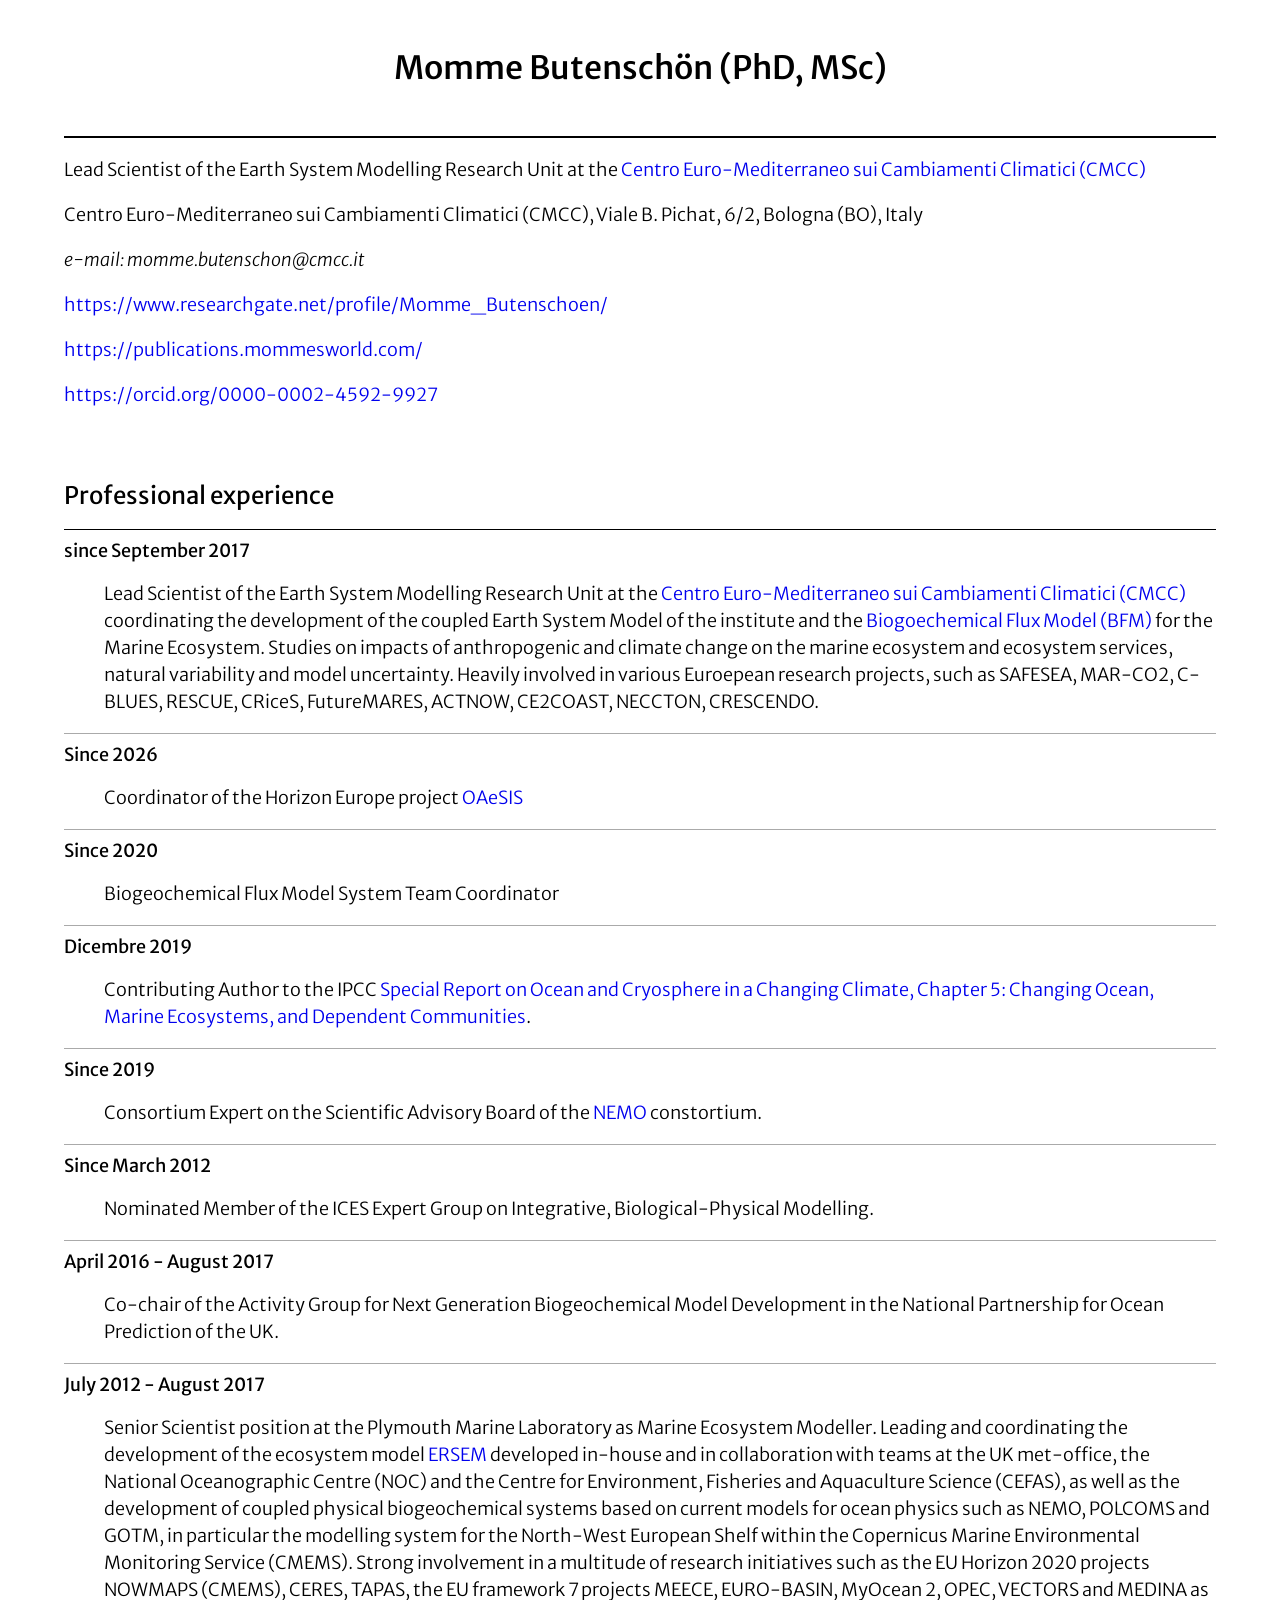
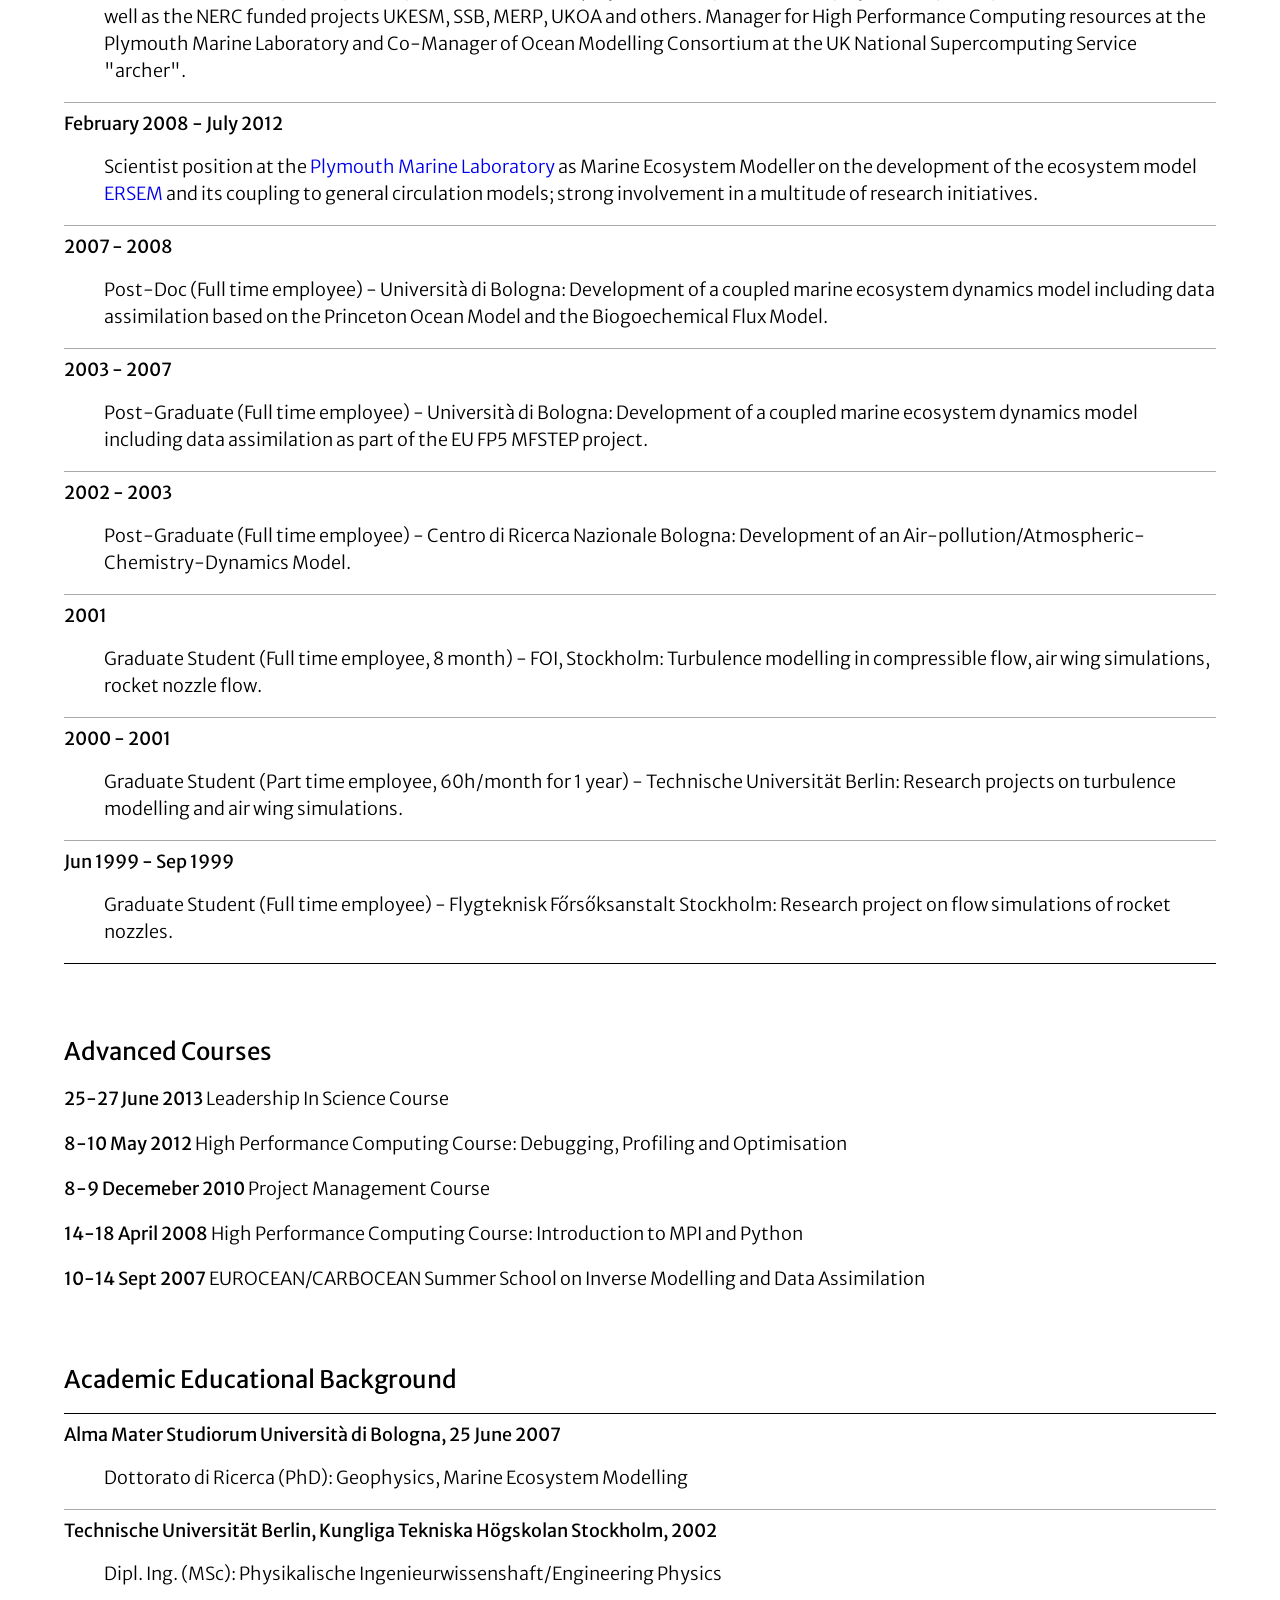
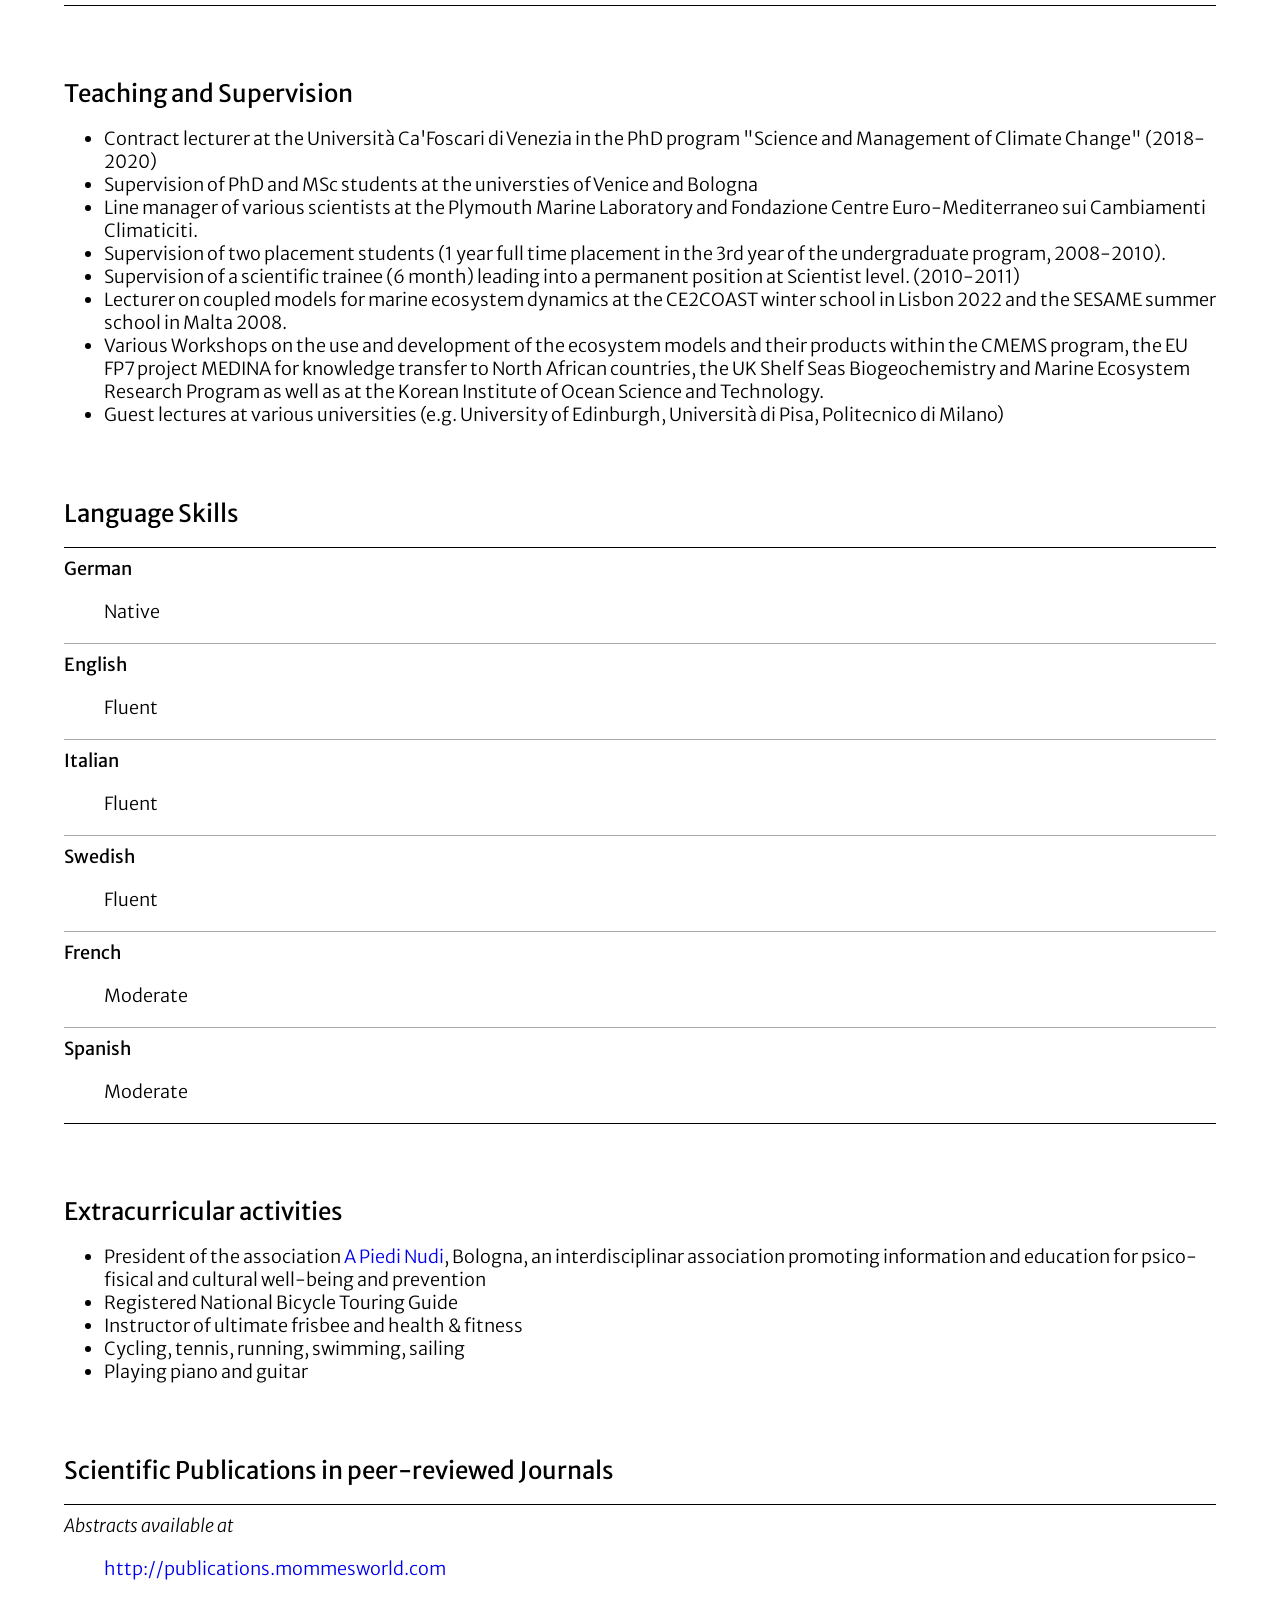
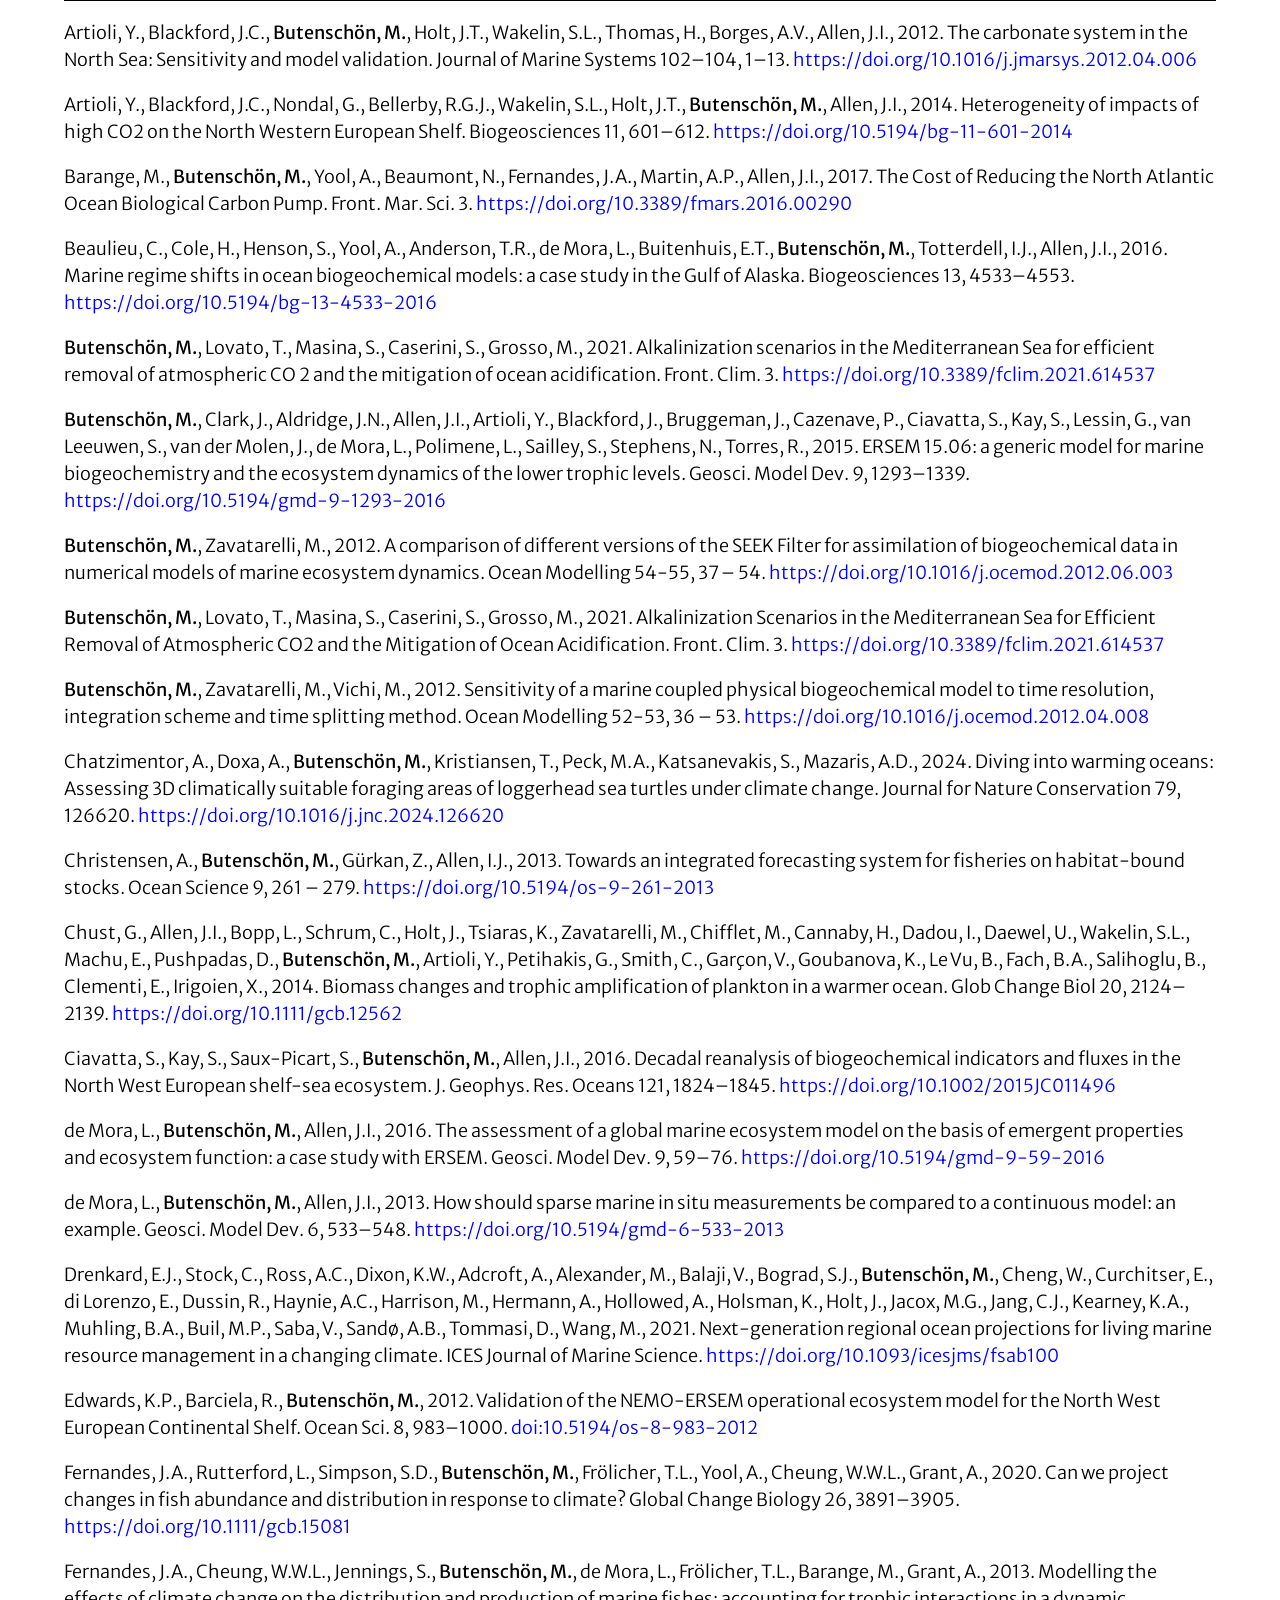
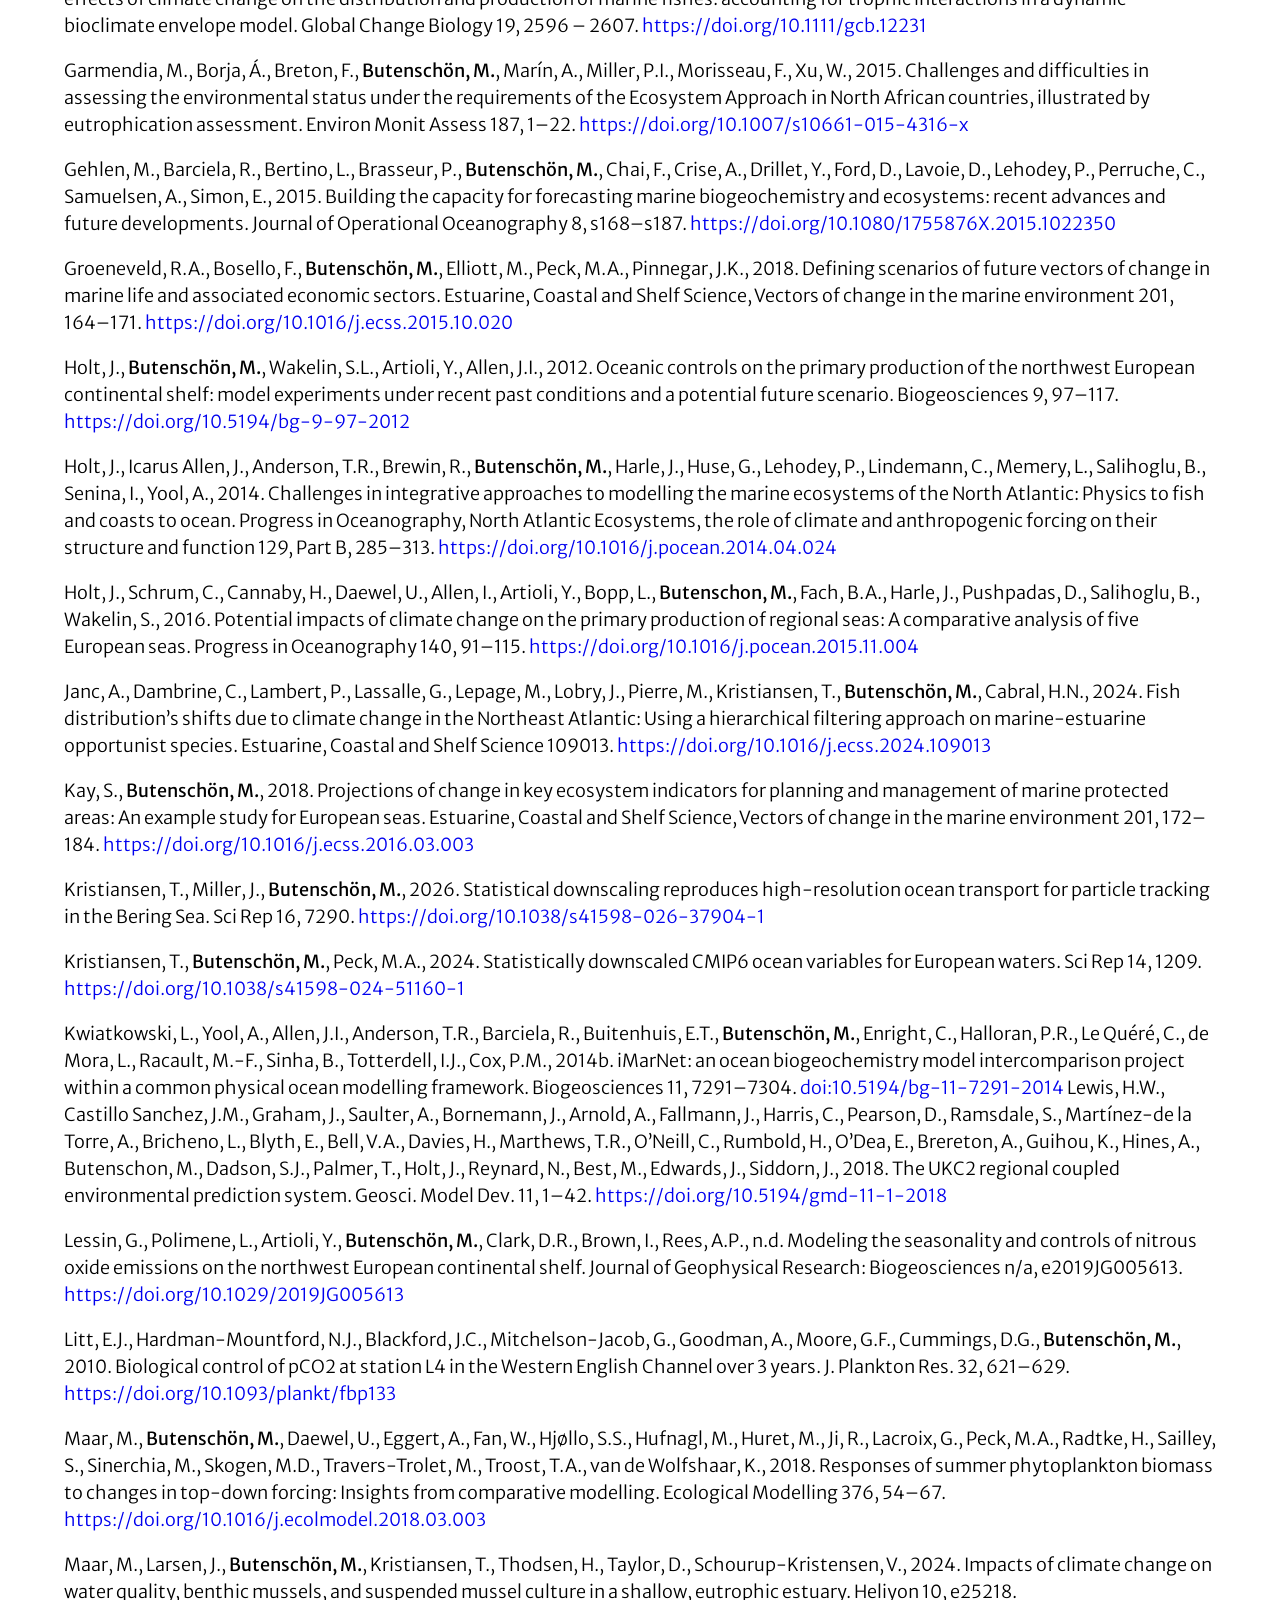
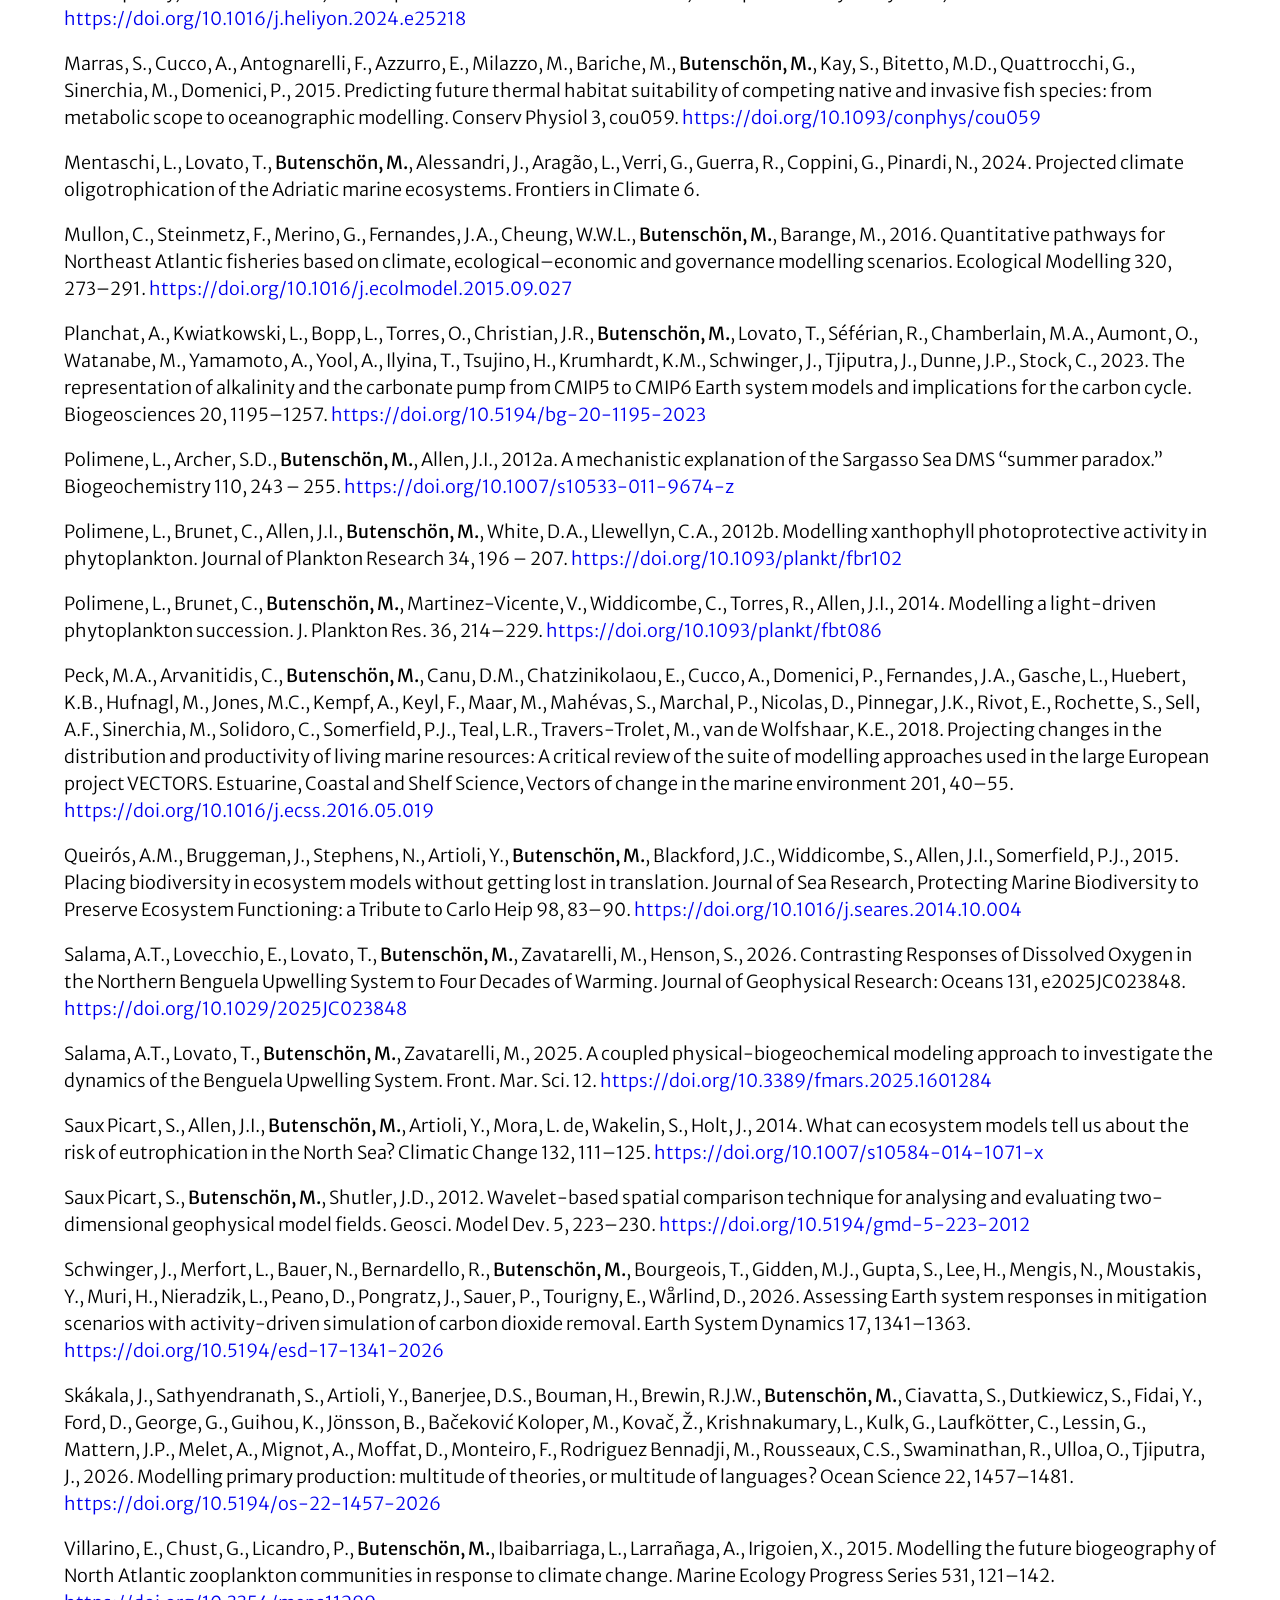
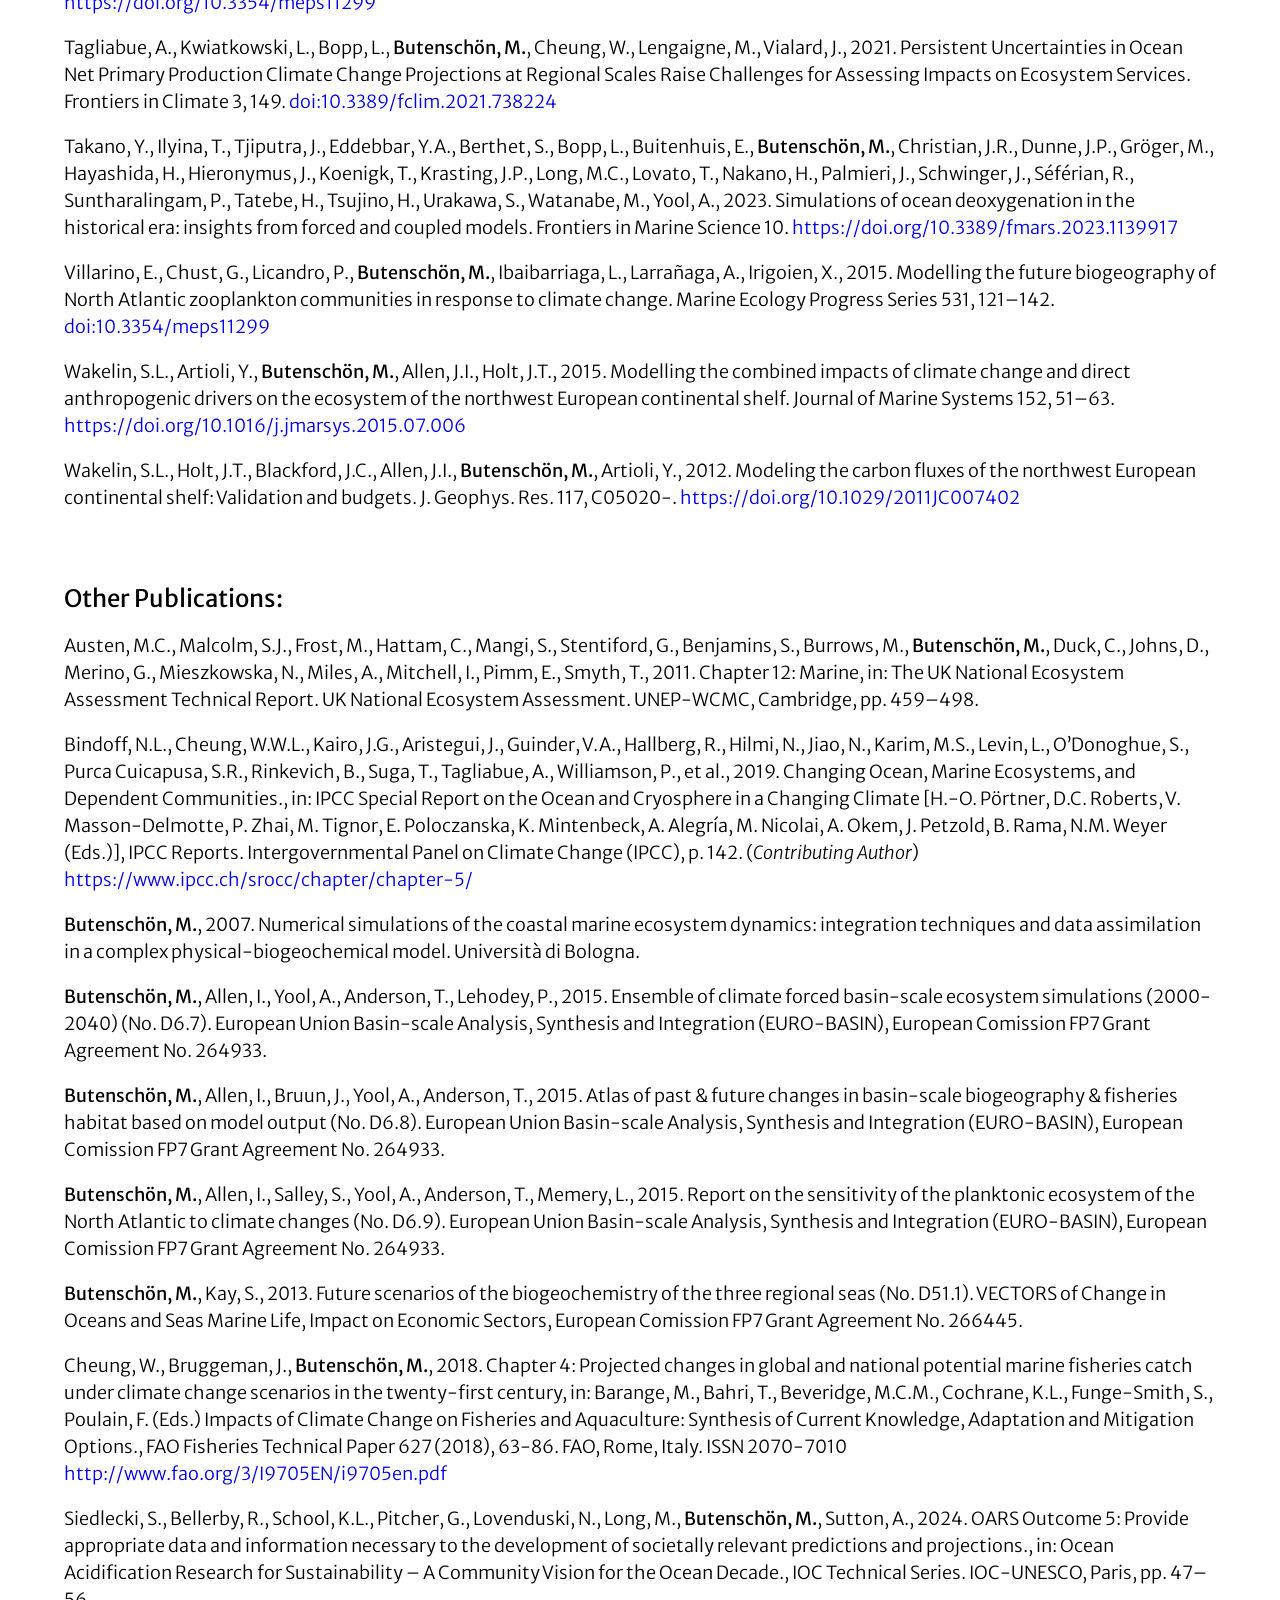
==== index.html @ 258d064b "Added index.html." ====
<!DOCTYPE html>
<html xmlns="http://www.w3.org/1999/xhtml">
<head>
  <meta charset="utf-8" />
  <meta name="generator" content="pandoc 3.13" />
  <meta name="viewport" content="width=device-width, initial-scale=1.0, user-scalable=yes" />
  <title>Momme Butenschön (PhD, MSc)</title>
  <style>
    /* Default styles provided by pandoc.
    ** See https://pandoc.org/MANUAL.html#variables-for-html for config info.
    */
    span.smallcaps{font-variant: small-caps;}
    div.columns{display: flex; gap: 1.5em;}
    div.column{flex: auto;}
    @media screen {
    div.columns{gap: min(4vw, 1.5em);}
    div.column{overflow-x: auto;}
    }
    div.hanging-indent{margin-left: 1.5em; text-indent: -1.5em;}
    /* The extra [class] is a hack that increases specificity enough to
       override a similar rule in reveal.js */
    ul.task-list[class]{list-style: none;}
    ul.task-list li input[type="checkbox"] {
      font-size: inherit;
      width: 0.8em;
      margin: 0 0.8em 0.2em -1.6em;
      vertical-align: middle;
    }
  </style>
  <link rel="stylesheet" href="CV.css" />
  <link href="https://fonts.googleapis.com/css?family=Merriweather:300|Merriweather+Sans:300,400|Open+Sans&amp;subset=latin-ext" rel="stylesheet">
</head>
<body>
<header id="title-block-header">
<h1 class="title">Momme Butenschön (PhD, MSc)</h1>
</header>
<p>Lead Scientist of the Earth System Modelling Research Unit at the <a
href="http://www.cmcc.it">Centro Euro-Mediterraneo sui Cambiamenti
Climatici (CMCC)</a></p>
<p>Centro Euro-Mediterraneo sui Cambiamenti Climatici (CMCC), Viale B.
Pichat, 6/2, Bologna (BO), Italy</p>
<p><em>e-mail: momme.butenschon@cmcc.it</em></p>
<p><a
href="https://www.researchgate.net/profile/Momme_Butenschoen/">https://www.researchgate.net/profile/Momme_Butenschoen/</a></p>
<p><a
href="https://publications.mommesworld.com/">https://publications.mommesworld.com/</a></p>
<p><a
href="https://orcid.org/0000-0002-4592-9927">https://orcid.org/0000-0002-4592-9927</a></p>
<h1 id="professional-experience">Professional experience</h1>
<dl>
<dt>since September 2017</dt>
<dd>
<p>Lead Scientist of the Earth System Modelling Research Unit at the <a
href="http://www.cmcc.it">Centro Euro-Mediterraneo sui Cambiamenti
Climatici (CMCC)</a> coordinating the development of the coupled Earth
System Model of the institute and the <a
href="http://bfm-community.eu/">Biogoechemical Flux Model (BFM)</a> for
the Marine Ecosystem. Studies on impacts of anthropogenic and climate
change on the marine ecosystem and ecosystem services, natural
variability and model uncertainty. Heavily involved in various Euroepean
research projects, such as SAFESEA, MAR-CO2, C-BLUES, RESCUE, CRiceS,
FutureMARES, ACTNOW, CE2COAST, NECCTON, CRESCENDO.</p>
</dd>
<dt>Since 2026</dt>
<dd>
<p>Coordinator of the Horizon Europe project <a
href="https://oaesis.eu/">OAeSIS</a></p>
</dd>
<dt>Since 2020</dt>
<dd>
<p>Biogeochemical Flux Model System Team Coordinator</p>
</dd>
<dt>Dicembre 2019</dt>
<dd>
<p>Contributing Author to the IPCC <a
href="https://www.ipcc.ch/srocc/chapter/chapter-5/">Special Report on
Ocean and Cryosphere in a Changing Climate, Chapter 5: Changing Ocean,
Marine Ecosystems, and Dependent Communities</a>.</p>
</dd>
<dt>Since 2019</dt>
<dd>
<p>Consortium Expert on the Scientific Advisory Board of the <a
href="https://www.nemo-ocean.eu/">NEMO</a> constortium.</p>
</dd>
<dt>Since March 2012</dt>
<dd>
<p>Nominated Member of the ICES Expert Group on Integrative,
Biological-Physical Modelling.</p>
</dd>
<dt>April 2016 - August 2017</dt>
<dd>
<p>Co-chair of the Activity Group for Next Generation Biogeochemical
Model Development in the National Partnership for Ocean Prediction of
the UK.</p>
</dd>
<dt>July 2012 - August 2017</dt>
<dd>
<p>Senior Scientist position at the <span class="title-ref">Plymouth
Marine Laboratory</span> as Marine Ecosystem Modeller. Leading and
coordinating the development of the ecosystem model <a
href="http://www.pml.ac.uk/Modelling/Models/ERSEM">ERSEM</a> developed
in-house and in collaboration with teams at the UK met-office, the
National Oceanographic Centre (NOC) and the Centre for Environment,
Fisheries and Aquaculture Science (CEFAS), as well as the development of
coupled physical biogeochemical systems based on current models for
ocean physics such as NEMO, POLCOMS and GOTM, in particular the
modelling system for the North-West European Shelf within the Copernicus
Marine Environmental Monitoring Service (CMEMS). Strong involvement in a
multitude of research initiatives such as the EU Horizon 2020 projects
NOWMAPS (CMEMS), CERES, TAPAS, the EU framework 7 projects MEECE,
EURO-BASIN, MyOcean 2, OPEC, VECTORS and MEDINA as well as the NERC
funded projects UKESM, SSB, MERP, UKOA and others. Manager for High
Performance Computing resources at the Plymouth Marine Laboratory and
Co-Manager of Ocean Modelling Consortium at the UK National
Supercomputing Service "archer".</p>
</dd>
<dt>February 2008 - July 2012</dt>
<dd>
<p>Scientist position at the <a href="http://www.pml.ac.uk">Plymouth
Marine Laboratory</a> as Marine Ecosystem Modeller on the development of
the ecosystem model <a
href="http://www.pml.ac.uk/Modelling/Models/ERSEM">ERSEM</a> and its
coupling to general circulation models; strong involvement in a
multitude of research initiatives.</p>
</dd>
<dt>2007 - 2008</dt>
<dd>
<p>Post-Doc (Full time employee) - Università di Bologna: Development of
a coupled marine ecosystem dynamics model including data assimilation
based on the Princeton Ocean Model and the Biogoechemical Flux
Model.</p>
</dd>
<dt>2003 - 2007</dt>
<dd>
<p>Post-Graduate (Full time employee) - Università di Bologna:
Development of a coupled marine ecosystem dynamics model including data
assimilation as part of the EU FP5 MFSTEP project.</p>
</dd>
<dt>2002 - 2003</dt>
<dd>
<p>Post-Graduate (Full time employee) - Centro di Ricerca Nazionale
Bologna: Development of an Air-pollution/Atmospheric-Chemistry-Dynamics
Model.</p>
</dd>
<dt>2001</dt>
<dd>
<p>Graduate Student (Full time employee, 8 month) - FOI, Stockholm:
Turbulence modelling in compressible flow, air wing simulations, rocket
nozzle flow.</p>
</dd>
<dt>2000 - 2001</dt>
<dd>
<p>Graduate Student (Part time employee, 60h/month for 1 year) -
Technische Universität Berlin: Research projects on turbulence modelling
and air wing simulations.</p>
</dd>
<dt>Jun 1999 - Sep 1999</dt>
<dd>
<p>Graduate Student (Full time employee) - Flygteknisk Főrsőksanstalt
Stockholm: Research project on flow simulations of rocket nozzles.</p>
</dd>
</dl>
<h1 id="advanced-courses">Advanced Courses</h1>
<p><strong>25-27 June 2013</strong> Leadership In Science Course</p>
<p><strong>8-10 May 2012</strong> High Performance Computing Course:
Debugging, Profiling and Optimisation</p>
<p><strong>8-9 Decemeber 2010</strong> Project Management Course</p>
<p><strong>14-18 April 2008</strong> High Performance Computing Course:
Introduction to MPI and Python</p>
<p><strong>10-14 Sept 2007</strong> EUROCEAN/CARBOCEAN Summer School on
Inverse Modelling and Data Assimilation</p>
<h1 id="academic-educational-background">Academic Educational
Background</h1>
<dl>
<dt>Alma Mater Studiorum Università di Bologna, 25 June 2007</dt>
<dd>
<p>Dottorato di Ricerca (PhD): Geophysics, Marine Ecosystem
Modelling</p>
</dd>
<dt>Technische Universität Berlin, Kungliga Tekniska Högskolan
Stockholm, 2002</dt>
<dd>
<p>Dipl. Ing. (MSc): Physikalische Ingenieurwissenshaft/Engineering
Physics</p>
</dd>
</dl>
<h1 id="teaching-and-supervision">Teaching and Supervision</h1>
<ul>
<li>Contract lecturer at the Università Ca'Foscari di Venezia in the PhD
program "Science and Management of Climate Change" (2018-2020)</li>
<li>Supervision of PhD and MSc students at the universties of Venice and
Bologna</li>
<li>Line manager of various scientists at the Plymouth Marine Laboratory
and Fondazione Centre Euro-Mediterraneo sui Cambiamenti
Climaticiti.</li>
<li>Supervision of two placement students (1 year full time placement in
the 3rd year of the undergraduate program, 2008-2010).</li>
<li>Supervision of a scientific trainee (6 month) leading into a
permanent position at Scientist level. (2010-2011)</li>
<li>Lecturer on coupled models for marine ecosystem dynamics at the
CE2COAST winter school in Lisbon 2022 and the SESAME summer school in
Malta 2008.</li>
<li>Various Workshops on the use and development of the ecosystem models
and their products within the CMEMS program, the EU FP7 project MEDINA
for knowledge transfer to North African countries, the UK Shelf Seas
Biogeochemistry and Marine Ecosystem Research Program as well as at the
Korean Institute of Ocean Science and Technology.</li>
<li>Guest lectures at various universities (e.g. University of
Edinburgh, Università di Pisa, Politecnico di Milano)</li>
</ul>
<h1 id="language-skills">Language Skills</h1>
<dl>
<dt>German</dt>
<dd>
<p>Native</p>
</dd>
<dt>English</dt>
<dd>
<p>Fluent</p>
</dd>
<dt>Italian</dt>
<dd>
<p>Fluent</p>
</dd>
<dt>Swedish</dt>
<dd>
<p>Fluent</p>
</dd>
<dt>French</dt>
<dd>
<p>Moderate</p>
</dd>
<dt>Spanish</dt>
<dd>
<p>Moderate</p>
</dd>
</dl>
<h1 id="extracurricular-activities">Extracurricular activities</h1>
<ul>
<li>President of the association <a href="https://apiedinudiasd.it/">A
Piedi Nudi</a>, Bologna, an interdisciplinar association promoting
information and education for psico-fisical and cultural well-being and
prevention</li>
<li>Registered National Bicycle Touring Guide</li>
<li>Instructor of ultimate frisbee and health &amp; fitness</li>
<li>Cycling, tennis, running, swimming, sailing</li>
<li>Playing piano and guitar</li>
</ul>
<h1 id="scientific-publications-in-peer-reviewed-journals">Scientific
Publications in peer-reviewed Journals</h1>
<dl>
<dt><em>Abstracts available at</em></dt>
<dd>
<p><a
href="http://publications.mommesworld.com">http://publications.mommesworld.com</a></p>
</dd>
</dl>
<p>Artioli, Y., Blackford, J.C., <strong>Butenschön, M.</strong>, Holt,
J.T., Wakelin, S.L., Thomas, H., Borges, A.V., Allen, J.I., 2012. The
carbonate system in the North Sea: Sensitivity and model validation.
Journal of Marine Systems 102–104, 1–13. <a
href="https://doi.org/10.1016/j.jmarsys.2012.04.006">https://doi.org/10.1016/j.jmarsys.2012.04.006</a></p>
<p>Artioli, Y., Blackford, J.C., Nondal, G., Bellerby, R.G.J., Wakelin,
S.L., Holt, J.T., <strong>Butenschön, M.</strong>, Allen, J.I., 2014.
Heterogeneity of impacts of high CO2 on the North Western European
Shelf. Biogeosciences 11, 601–612. <a
href="https://doi.org/10.5194/bg-11-601-2014">https://doi.org/10.5194/bg-11-601-2014</a></p>
<p>Barange, M., <strong>Butenschön, M.</strong>, Yool, A., Beaumont, N.,
Fernandes, J.A., Martin, A.P., Allen, J.I., 2017. The Cost of Reducing
the North Atlantic Ocean Biological Carbon Pump. Front. Mar. Sci. 3. <a
href="https://doi.org/10.3389/fmars.2016.00290">https://doi.org/10.3389/fmars.2016.00290</a></p>
<p>Beaulieu, C., Cole, H., Henson, S., Yool, A., Anderson, T.R., de
Mora, L., Buitenhuis, E.T., <strong>Butenschön, M.</strong>, Totterdell,
I.J., Allen, J.I., 2016. Marine regime shifts in ocean biogeochemical
models: a case study in the Gulf of Alaska. Biogeosciences 13,
4533–4553. <a
href="https://doi.org/10.5194/bg-13-4533-2016">https://doi.org/10.5194/bg-13-4533-2016</a></p>
<p><strong>Butenschön, M.</strong>, Lovato, T., Masina, S., Caserini,
S., Grosso, M., 2021. Alkalinization scenarios in the Mediterranean Sea
for efficient removal of atmospheric CO 2 and the mitigation of ocean
acidification. Front. Clim. 3. <a
href="https://doi.org/10.3389/fclim.2021.614537">https://doi.org/10.3389/fclim.2021.614537</a></p>
<p><strong>Butenschön, M.</strong>, Clark, J., Aldridge, J.N., Allen,
J.I., Artioli, Y., Blackford, J., Bruggeman, J., Cazenave, P., Ciavatta,
S., Kay, S., Lessin, G., van Leeuwen, S., van der Molen, J., de Mora,
L., Polimene, L., Sailley, S., Stephens, N., Torres, R., 2015. ERSEM
15.06: a generic model for marine biogeochemistry and the ecosystem
dynamics of the lower trophic levels. Geosci. Model Dev. 9, 1293–1339.
<a
href="https://doi.org/10.5194/gmd-9-1293-2016">https://doi.org/10.5194/gmd-9-1293-2016</a></p>
<p><strong>Butenschön, M.</strong>, Zavatarelli, M., 2012. A comparison
of different versions of the SEEK Filter for assimilation of
biogeochemical data in numerical models of marine ecosystem dynamics.
Ocean Modelling 54-55, 37 – 54. <a
href="https://doi.org/10.1016/j.ocemod.2012.06.003">https://doi.org/10.1016/j.ocemod.2012.06.003</a></p>
<p><strong>Butenschön, M.</strong>, Lovato, T., Masina, S., Caserini,
S., Grosso, M., 2021. Alkalinization Scenarios in the Mediterranean Sea
for Efficient Removal of Atmospheric CO2 and the Mitigation of Ocean
Acidification. Front. Clim. 3. <a
href="https://doi.org/10.3389/fclim.2021.614537">https://doi.org/10.3389/fclim.2021.614537</a></p>
<p><strong>Butenschön, M.</strong>, Zavatarelli, M., Vichi, M., 2012.
Sensitivity of a marine coupled physical biogeochemical model to time
resolution, integration scheme and time splitting method. Ocean
Modelling 52-53, 36 – 53. <a
href="https://doi.org/10.1016/j.ocemod.2012.04.008">https://doi.org/10.1016/j.ocemod.2012.04.008</a></p>
<p>Chatzimentor, A., Doxa, A., <strong>Butenschön, M.</strong>,
Kristiansen, T., Peck, M.A., Katsanevakis, S., Mazaris, A.D., 2024.
Diving into warming oceans: Assessing 3D climatically suitable foraging
areas of loggerhead sea turtles under climate change. Journal for Nature
Conservation 79, 126620. <a
href="https://doi.org/10.1016/j.jnc.2024.126620">https://doi.org/10.1016/j.jnc.2024.126620</a></p>
<p>Christensen, A., <strong>Butenschön, M.</strong>, Gürkan, Z., Allen,
I.J., 2013. Towards an integrated forecasting system for fisheries on
habitat-bound stocks. Ocean Science 9, 261 – 279. <a
href="https://doi.org/10.5194/os-9-261-2013">https://doi.org/10.5194/os-9-261-2013</a></p>
<p>Chust, G., Allen, J.I., Bopp, L., Schrum, C., Holt, J., Tsiaras, K.,
Zavatarelli, M., Chifflet, M., Cannaby, H., Dadou, I., Daewel, U.,
Wakelin, S.L., Machu, E., Pushpadas, D., <strong>Butenschön,
M.</strong>, Artioli, Y., Petihakis, G., Smith, C., Garçon, V.,
Goubanova, K., Le Vu, B., Fach, B.A., Salihoglu, B., Clementi, E.,
Irigoien, X., 2014. Biomass changes and trophic amplification of
plankton in a warmer ocean. Glob Change Biol 20, 2124–2139. <a
href="https://doi.org/10.1111/gcb.12562">https://doi.org/10.1111/gcb.12562</a></p>
<p>Ciavatta, S., Kay, S., Saux-Picart, S., <strong>Butenschön,
M.</strong>, Allen, J.I., 2016. Decadal reanalysis of biogeochemical
indicators and fluxes in the North West European shelf-sea ecosystem. J.
Geophys. Res. Oceans 121, 1824–1845. <a
href="https://doi.org/10.1002/2015JC011496">https://doi.org/10.1002/2015JC011496</a></p>
<p>de Mora, L., <strong>Butenschön, M.</strong>, Allen, J.I., 2016. The
assessment of a global marine ecosystem model on the basis of emergent
properties and ecosystem function: a case study with ERSEM. Geosci.
Model Dev. 9, 59–76. <a
href="https://doi.org/10.5194/gmd-9-59-2016">https://doi.org/10.5194/gmd-9-59-2016</a></p>
<p>de Mora, L., <strong>Butenschön, M.</strong>, Allen, J.I., 2013. How
should sparse marine in situ measurements be compared to a continuous
model: an example. Geosci. Model Dev. 6, 533–548. <a
href="https://doi.org/10.5194/gmd-6-533-2013">https://doi.org/10.5194/gmd-6-533-2013</a></p>
<p>Drenkard, E.J., Stock, C., Ross, A.C., Dixon, K.W., Adcroft, A.,
Alexander, M., Balaji, V., Bograd, S.J., <strong>Butenschön,
M.</strong>, Cheng, W., Curchitser, E., di Lorenzo, E., Dussin, R.,
Haynie, A.C., Harrison, M., Hermann, A., Hollowed, A., Holsman, K.,
Holt, J., Jacox, M.G., Jang, C.J., Kearney, K.A., Muhling, B.A., Buil,
M.P., Saba, V., Sandø, A.B., Tommasi, D., Wang, M., 2021.
Next-generation regional ocean projections for living marine resource
management in a changing climate. ICES Journal of Marine Science. <a
href="https://doi.org/10.1093/icesjms/fsab100">https://doi.org/10.1093/icesjms/fsab100</a></p>
<p>Edwards, K.P., Barciela, R., <strong>Butenschön, M.</strong>, 2012.
Validation of the NEMO-ERSEM operational ecosystem model for the North
West European Continental Shelf. Ocean Sci. 8, 983–1000. <a
href="doi:10.5194/os-8-983-2012">doi:10.5194/os-8-983-2012</a></p>
<p>Fernandes, J.A., Rutterford, L., Simpson, S.D., <strong>Butenschön,
M.</strong>, Frölicher, T.L., Yool, A., Cheung, W.W.L., Grant, A., 2020.
Can we project changes in fish abundance and distribution in response to
climate? Global Change Biology 26, 3891–3905. <a
href="https://doi.org/10.1111/gcb.15081">https://doi.org/10.1111/gcb.15081</a></p>
<p>Fernandes, J.A., Cheung, W.W.L., Jennings, S., <strong>Butenschön,
M.</strong>, de Mora, L., Frölicher, T.L., Barange, M., Grant, A., 2013.
Modelling the effects of climate change on the distribution and
production of marine fishes: accounting for trophic interactions in a
dynamic bioclimate envelope model. Global Change Biology 19, 2596 –
2607. <a
href="https://doi.org/10.1111/gcb.12231">https://doi.org/10.1111/gcb.12231</a></p>
<p>Garmendia, M., Borja, Á., Breton, F., <strong>Butenschön,
M.</strong>, Marín, A., Miller, P.I., Morisseau, F., Xu, W., 2015.
Challenges and difficulties in assessing the environmental status under
the requirements of the Ecosystem Approach in North African countries,
illustrated by eutrophication assessment. Environ Monit Assess 187,
1–22. <a
href="https://doi.org/10.1007/s10661-015-4316-x">https://doi.org/10.1007/s10661-015-4316-x</a></p>
<p>Gehlen, M., Barciela, R., Bertino, L., Brasseur, P.,
<strong>Butenschön, M.</strong>, Chai, F., Crise, A., Drillet, Y., Ford,
D., Lavoie, D., Lehodey, P., Perruche, C., Samuelsen, A., Simon, E.,
2015. Building the capacity for forecasting marine biogeochemistry and
ecosystems: recent advances and future developments. Journal of
Operational Oceanography 8, s168–s187. <a
href="https://doi.org/10.1080/1755876X.2015.1022350">https://doi.org/10.1080/1755876X.2015.1022350</a></p>
<p>Groeneveld, R.A., Bosello, F., <strong>Butenschön, M.</strong>,
Elliott, M., Peck, M.A., Pinnegar, J.K., 2018. Defining scenarios of
future vectors of change in marine life and associated economic sectors.
Estuarine, Coastal and Shelf Science, Vectors of change in the marine
environment 201, 164–171. <a
href="https://doi.org/10.1016/j.ecss.2015.10.020">https://doi.org/10.1016/j.ecss.2015.10.020</a></p>
<p>Holt, J., <strong>Butenschön, M.</strong>, Wakelin, S.L., Artioli,
Y., Allen, J.I., 2012. Oceanic controls on the primary production of the
northwest European continental shelf: model experiments under recent
past conditions and a potential future scenario. Biogeosciences 9,
97–117. <a
href="https://doi.org/10.5194/bg-9-97-2012">https://doi.org/10.5194/bg-9-97-2012</a></p>
<p>Holt, J., Icarus Allen, J., Anderson, T.R., Brewin, R.,
<strong>Butenschön, M.</strong>, Harle, J., Huse, G., Lehodey, P.,
Lindemann, C., Memery, L., Salihoglu, B., Senina, I., Yool, A., 2014.
Challenges in integrative approaches to modelling the marine ecosystems
of the North Atlantic: Physics to fish and coasts to ocean. Progress in
Oceanography, North Atlantic Ecosystems, the role of climate and
anthropogenic forcing on their structure and function 129, Part B,
285–313. <a
href="https://doi.org/10.1016/j.pocean.2014.04.024">https://doi.org/10.1016/j.pocean.2014.04.024</a></p>
<p>Holt, J., Schrum, C., Cannaby, H., Daewel, U., Allen, I., Artioli,
Y., Bopp, L., <strong>Butenschon, M.</strong>, Fach, B.A., Harle, J.,
Pushpadas, D., Salihoglu, B., Wakelin, S., 2016. Potential impacts of
climate change on the primary production of regional seas: A comparative
analysis of five European seas. Progress in Oceanography 140, 91–115. <a
href="https://doi.org/10.1016/j.pocean.2015.11.004">https://doi.org/10.1016/j.pocean.2015.11.004</a></p>
<p>Janc, A., Dambrine, C., Lambert, P., Lassalle, G., Lepage, M., Lobry,
J., Pierre, M., Kristiansen, T., <strong>Butenschön, M.</strong>,
Cabral, H.N., 2024. Fish distribution’s shifts due to climate change in
the Northeast Atlantic: Using a hierarchical filtering approach on
marine-estuarine opportunist species. Estuarine, Coastal and Shelf
Science 109013. <a
href="https://doi.org/10.1016/j.ecss.2024.109013">https://doi.org/10.1016/j.ecss.2024.109013</a></p>
<p>Kay, S., <strong>Butenschön, M.</strong>, 2018. Projections of change
in key ecosystem indicators for planning and management of marine
protected areas: An example study for European seas. Estuarine, Coastal
and Shelf Science, Vectors of change in the marine environment 201,
172–184. <a
href="https://doi.org/10.1016/j.ecss.2016.03.003">https://doi.org/10.1016/j.ecss.2016.03.003</a></p>
<p>Kristiansen, T., Miller, J., <strong>Butenschön, M.</strong>, 2026.
Statistical downscaling reproduces high-resolution ocean transport for
particle tracking in the Bering Sea. Sci Rep 16, 7290. <a
href="https://doi.org/10.1038/s41598-026-37904-1">https://doi.org/10.1038/s41598-026-37904-1</a></p>
<p>Kristiansen, T., <strong>Butenschön, M.</strong>, Peck, M.A., 2024.
Statistically downscaled CMIP6 ocean variables for European waters. Sci
Rep 14, 1209. <a
href="https://doi.org/10.1038/s41598-024-51160-1">https://doi.org/10.1038/s41598-024-51160-1</a></p>
<p>Kwiatkowski, L., Yool, A., Allen, J.I., Anderson, T.R., Barciela, R.,
Buitenhuis, E.T., <strong>Butenschön, M.</strong>, Enright, C.,
Halloran, P.R., Le Quéré, C., de Mora, L., Racault, M.-F., Sinha, B.,
Totterdell, I.J., Cox, P.M., 2014b. iMarNet: an ocean biogeochemistry
model intercomparison project within a common physical ocean modelling
framework. Biogeosciences 11, 7291–7304. <a
href="doi:10.5194/bg-11-7291-2014">doi:10.5194/bg-11-7291-2014</a>
Lewis, H.W., Castillo Sanchez, J.M., Graham, J., Saulter, A., Bornemann,
J., Arnold, A., Fallmann, J., Harris, C., Pearson, D., Ramsdale, S.,
Martínez-de la Torre, A., Bricheno, L., Blyth, E., Bell, V.A., Davies,
H., Marthews, T.R., O’Neill, C., Rumbold, H., O’Dea, E., Brereton, A.,
Guihou, K., Hines, A., Butenschon, M., Dadson, S.J., Palmer, T., Holt,
J., Reynard, N., Best, M., Edwards, J., Siddorn, J., 2018. The UKC2
regional coupled environmental prediction system. Geosci. Model Dev. 11,
1–42. <a
href="https://doi.org/10.5194/gmd-11-1-2018">https://doi.org/10.5194/gmd-11-1-2018</a></p>
<p>Lessin, G., Polimene, L., Artioli, Y., <strong>Butenschön,
M.</strong>, Clark, D.R., Brown, I., Rees, A.P., n.d. Modeling the
seasonality and controls of nitrous oxide emissions on the northwest
European continental shelf. Journal of Geophysical Research:
Biogeosciences n/a, e2019JG005613. <a
href="https://doi.org/10.1029/2019JG005613">https://doi.org/10.1029/2019JG005613</a></p>
<p>Litt, E.J., Hardman-Mountford, N.J., Blackford, J.C.,
Mitchelson-Jacob, G., Goodman, A., Moore, G.F., Cummings, D.G.,
<strong>Butenschön, M.</strong>, 2010. Biological control of pCO2 at
station L4 in the Western English Channel over 3 years. J. Plankton Res.
32, 621–629. <a
href="https://doi.org/10.1093/plankt/fbp133">https://doi.org/10.1093/plankt/fbp133</a></p>
<p>Maar, M., <strong>Butenschön, M.</strong>, Daewel, U., Eggert, A.,
Fan, W., Hjøllo, S.S., Hufnagl, M., Huret, M., Ji, R., Lacroix, G.,
Peck, M.A., Radtke, H., Sailley, S., Sinerchia, M., Skogen, M.D.,
Travers-Trolet, M., Troost, T.A., van de Wolfshaar, K., 2018. Responses
of summer phytoplankton biomass to changes in top-down forcing: Insights
from comparative modelling. Ecological Modelling 376, 54–67. <a
href="https://doi.org/10.1016/j.ecolmodel.2018.03.003">https://doi.org/10.1016/j.ecolmodel.2018.03.003</a></p>
<p>Maar, M., Larsen, J., <strong>Butenschön, M.</strong>, Kristiansen,
T., Thodsen, H., Taylor, D., Schourup-Kristensen, V., 2024. Impacts of
climate change on water quality, benthic mussels, and suspended mussel
culture in a shallow, eutrophic estuary. Heliyon 10, e25218. <a
href="https://doi.org/10.1016/j.heliyon.2024.e25218">https://doi.org/10.1016/j.heliyon.2024.e25218</a></p>
<p>Marras, S., Cucco, A., Antognarelli, F., Azzurro, E., Milazzo, M.,
Bariche, M., <strong>Butenschön, M.</strong>, Kay, S., Bitetto, M.D.,
Quattrocchi, G., Sinerchia, M., Domenici, P., 2015. Predicting future
thermal habitat suitability of competing native and invasive fish
species: from metabolic scope to oceanographic modelling. Conserv
Physiol 3, cou059. <a
href="https://doi.org/10.1093/conphys/cou059">https://doi.org/10.1093/conphys/cou059</a></p>
<p>Mentaschi, L., Lovato, T., <strong>Butenschön, M.</strong>,
Alessandri, J., Aragão, L., Verri, G., Guerra, R., Coppini, G., Pinardi,
N., 2024. Projected climate oligotrophication of the Adriatic marine
ecosystems. Frontiers in Climate 6.</p>
<p>Mullon, C., Steinmetz, F., Merino, G., Fernandes, J.A., Cheung,
W.W.L., <strong>Butenschön, M.</strong>, Barange, M., 2016. Quantitative
pathways for Northeast Atlantic fisheries based on climate,
ecological–economic and governance modelling scenarios. Ecological
Modelling 320, 273–291. <a
href="https://doi.org/10.1016/j.ecolmodel.2015.09.027">https://doi.org/10.1016/j.ecolmodel.2015.09.027</a></p>
<p>Planchat, A., Kwiatkowski, L., Bopp, L., Torres, O., Christian, J.R.,
<strong>Butenschön, M.</strong>, Lovato, T., Séférian, R., Chamberlain,
M.A., Aumont, O., Watanabe, M., Yamamoto, A., Yool, A., Ilyina, T.,
Tsujino, H., Krumhardt, K.M., Schwinger, J., Tjiputra, J., Dunne, J.P.,
Stock, C., 2023. The representation of alkalinity and the carbonate pump
from CMIP5 to CMIP6 Earth system models and implications for the carbon
cycle. Biogeosciences 20, 1195–1257. <a
href="https://doi.org/10.5194/bg-20-1195-2023">https://doi.org/10.5194/bg-20-1195-2023</a></p>
<p>Polimene, L., Archer, S.D., <strong>Butenschön, M.</strong>, Allen,
J.I., 2012a. A mechanistic explanation of the Sargasso Sea DMS “summer
paradox.” Biogeochemistry 110, 243 – 255. <a
href="https://doi.org/10.1007/s10533-011-9674-z">https://doi.org/10.1007/s10533-011-9674-z</a></p>
<p>Polimene, L., Brunet, C., Allen, J.I., <strong>Butenschön,
M.</strong>, White, D.A., Llewellyn, C.A., 2012b. Modelling xanthophyll
photoprotective activity in phytoplankton. Journal of Plankton Research
34, 196 – 207. <a
href="https://doi.org/10.1093/plankt/fbr102">https://doi.org/10.1093/plankt/fbr102</a></p>
<p>Polimene, L., Brunet, C., <strong>Butenschön, M.</strong>,
Martinez-Vicente, V., Widdicombe, C., Torres, R., Allen, J.I., 2014.
Modelling a light-driven phytoplankton succession. J. Plankton Res. 36,
214–229. <a
href="https://doi.org/10.1093/plankt/fbt086">https://doi.org/10.1093/plankt/fbt086</a></p>
<p>Peck, M.A., Arvanitidis, C., <strong>Butenschön, M.</strong>, Canu,
D.M., Chatzinikolaou, E., Cucco, A., Domenici, P., Fernandes, J.A.,
Gasche, L., Huebert, K.B., Hufnagl, M., Jones, M.C., Kempf, A., Keyl,
F., Maar, M., Mahévas, S., Marchal, P., Nicolas, D., Pinnegar, J.K.,
Rivot, E., Rochette, S., Sell, A.F., Sinerchia, M., Solidoro, C.,
Somerfield, P.J., Teal, L.R., Travers-Trolet, M., van de Wolfshaar,
K.E., 2018. Projecting changes in the distribution and productivity of
living marine resources: A critical review of the suite of modelling
approaches used in the large European project VECTORS. Estuarine,
Coastal and Shelf Science, Vectors of change in the marine environment
201, 40–55. <a
href="https://doi.org/10.1016/j.ecss.2016.05.019">https://doi.org/10.1016/j.ecss.2016.05.019</a></p>
<p>Queirós, A.M., Bruggeman, J., Stephens, N., Artioli, Y.,
<strong>Butenschön, M.</strong>, Blackford, J.C., Widdicombe, S., Allen,
J.I., Somerfield, P.J., 2015. Placing biodiversity in ecosystem models
without getting lost in translation. Journal of Sea Research, Protecting
Marine Biodiversity to Preserve Ecosystem Functioning: a Tribute to
Carlo Heip 98, 83–90. <a
href="https://doi.org/10.1016/j.seares.2014.10.004">https://doi.org/10.1016/j.seares.2014.10.004</a></p>
<p>Salama, A.T., Lovecchio, E., Lovato, T., <strong>Butenschön,
M.</strong>, Zavatarelli, M., Henson, S., 2026. Contrasting Responses of
Dissolved Oxygen in the Northern Benguela Upwelling System to Four
Decades of Warming. Journal of Geophysical Research: Oceans 131,
e2025JC023848. <a
href="https://doi.org/10.1029/2025JC023848">https://doi.org/10.1029/2025JC023848</a></p>
<p>Salama, A.T., Lovato, T., <strong>Butenschön, M.</strong>,
Zavatarelli, M., 2025. A coupled physical-biogeochemical modeling
approach to investigate the dynamics of the Benguela Upwelling System.
Front. Mar. Sci. 12. <a
href="https://doi.org/10.3389/fmars.2025.1601284">https://doi.org/10.3389/fmars.2025.1601284</a></p>
<p>Saux Picart, S., Allen, J.I., <strong>Butenschön, M.</strong>,
Artioli, Y., Mora, L. de, Wakelin, S., Holt, J., 2014. What can
ecosystem models tell us about the risk of eutrophication in the North
Sea? Climatic Change 132, 111–125. <a
href="https://doi.org/10.1007/s10584-014-1071-x">https://doi.org/10.1007/s10584-014-1071-x</a></p>
<p>Saux Picart, S., <strong>Butenschön, M.</strong>, Shutler, J.D.,
2012. Wavelet-based spatial comparison technique for analysing and
evaluating two-dimensional geophysical model fields. Geosci. Model Dev.
5, 223–230. <a
href="https://doi.org/10.5194/gmd-5-223-2012">https://doi.org/10.5194/gmd-5-223-2012</a></p>
<p>Schwinger, J., Merfort, L., Bauer, N., Bernardello, R.,
<strong>Butenschön, M.</strong>, Bourgeois, T., Gidden, M.J., Gupta, S.,
Lee, H., Mengis, N., Moustakis, Y., Muri, H., Nieradzik, L., Peano, D.,
Pongratz, J., Sauer, P., Tourigny, E., Wårlind, D., 2026. Assessing
Earth system responses in mitigation scenarios with activity-driven
simulation of carbon dioxide removal. Earth System Dynamics 17,
1341–1363. <a
href="https://doi.org/10.5194/esd-17-1341-2026">https://doi.org/10.5194/esd-17-1341-2026</a></p>
<p>Skákala, J., Sathyendranath, S., Artioli, Y., Banerjee, D.S., Bouman,
H., Brewin, R.J.W., <strong>Butenschön, M.</strong>, Ciavatta, S.,
Dutkiewicz, S., Fidai, Y., Ford, D., George, G., Guihou, K., Jönsson,
B., Bačeković Koloper, M., Kovač, Ž., Krishnakumary, L., Kulk, G.,
Laufkötter, C., Lessin, G., Mattern, J.P., Melet, A., Mignot, A.,
Moffat, D., Monteiro, F., Rodriguez Bennadji, M., Rousseaux, C.S.,
Swaminathan, R., Ulloa, O., Tjiputra, J., 2026. Modelling primary
production: multitude of theories, or multitude of languages? Ocean
Science 22, 1457–1481. <a
href="https://doi.org/10.5194/os-22-1457-2026">https://doi.org/10.5194/os-22-1457-2026</a></p>
<p>Villarino, E., Chust, G., Licandro, P., <strong>Butenschön,
M.</strong>, Ibaibarriaga, L., Larrañaga, A., Irigoien, X., 2015.
Modelling the future biogeography of North Atlantic zooplankton
communities in response to climate change. Marine Ecology Progress
Series 531, 121–142. <a
href="https://doi.org/10.3354/meps11299">https://doi.org/10.3354/meps11299</a></p>
<p>Tagliabue, A., Kwiatkowski, L., Bopp, L., <strong>Butenschön,
M.</strong>, Cheung, W., Lengaigne, M., Vialard, J., 2021. Persistent
Uncertainties in Ocean Net Primary Production Climate Change Projections
at Regional Scales Raise Challenges for Assessing Impacts on Ecosystem
Services. Frontiers in Climate 3, 149. <a
href="doi:10.3389/fclim.2021.738224">doi:10.3389/fclim.2021.738224</a></p>
<p>Takano, Y., Ilyina, T., Tjiputra, J., Eddebbar, Y.A., Berthet, S.,
Bopp, L., Buitenhuis, E., <strong>Butenschön, M.</strong>, Christian,
J.R., Dunne, J.P., Gröger, M., Hayashida, H., Hieronymus, J., Koenigk,
T., Krasting, J.P., Long, M.C., Lovato, T., Nakano, H., Palmieri, J.,
Schwinger, J., Séférian, R., Suntharalingam, P., Tatebe, H., Tsujino,
H., Urakawa, S., Watanabe, M., Yool, A., 2023. Simulations of ocean
deoxygenation in the historical era: insights from forced and coupled
models. Frontiers in Marine Science 10. <a
href="https://doi.org/10.3389/fmars.2023.1139917">https://doi.org/10.3389/fmars.2023.1139917</a></p>
<p>Villarino, E., Chust, G., Licandro, P., <strong>Butenschön,
M.</strong>, Ibaibarriaga, L., Larrañaga, A., Irigoien, X., 2015.
Modelling the future biogeography of North Atlantic zooplankton
communities in response to climate change. Marine Ecology Progress
Series 531, 121–142. <a
href="doi:10.3354/meps11299">doi:10.3354/meps11299</a></p>
<p>Wakelin, S.L., Artioli, Y., <strong>Butenschön, M.</strong>, Allen,
J.I., Holt, J.T., 2015. Modelling the combined impacts of climate change
and direct anthropogenic drivers on the ecosystem of the northwest
European continental shelf. Journal of Marine Systems 152, 51–63. <a
href="https://doi.org/10.1016/j.jmarsys.2015.07.006">https://doi.org/10.1016/j.jmarsys.2015.07.006</a></p>
<p>Wakelin, S.L., Holt, J.T., Blackford, J.C., Allen, J.I.,
<strong>Butenschön, M.</strong>, Artioli, Y., 2012. Modeling the carbon
fluxes of the northwest European continental shelf: Validation and
budgets. J. Geophys. Res. 117, C05020-. <a
href="https://doi.org/10.1029/2011JC007402">https://doi.org/10.1029/2011JC007402</a></p>
<h1 id="other-publications">Other Publications:</h1>
<p>Austen, M.C., Malcolm, S.J., Frost, M., Hattam, C., Mangi, S.,
Stentiford, G., Benjamins, S., Burrows, M., <strong>Butenschön,
M.</strong>, Duck, C., Johns, D., Merino, G., Mieszkowska, N., Miles,
A., Mitchell, I., Pimm, E., Smyth, T., 2011. Chapter 12: Marine, in: The
UK National Ecosystem Assessment Technical Report. UK National Ecosystem
Assessment. UNEP-WCMC, Cambridge, pp. 459–498.</p>
<p>Bindoff, N.L., Cheung, W.W.L., Kairo, J.G., Aristegui, J., Guinder,
V.A., Hallberg, R., Hilmi, N., Jiao, N., Karim, M.S., Levin, L.,
O’Donoghue, S., Purca Cuicapusa, S.R., Rinkevich, B., Suga, T.,
Tagliabue, A., Williamson, P., et al., 2019. Changing Ocean, Marine
Ecosystems, and Dependent Communities., in: IPCC Special Report on the
Ocean and Cryosphere in a Changing Climate [H.-O. Pörtner, D.C. Roberts,
V. Masson-Delmotte, P. Zhai, M. Tignor, E. Poloczanska, K. Mintenbeck,
A. Alegría, M. Nicolai, A. Okem, J. Petzold, B. Rama, N.M. Weyer
(Eds.)], IPCC Reports. Intergovernmental Panel on Climate Change (IPCC),
p. 142. (<em>Contributing Author</em>) <a
href="https://www.ipcc.ch/srocc/chapter/chapter-5/">https://www.ipcc.ch/srocc/chapter/chapter-5/</a></p>
<p><strong>Butenschön, M.</strong>, 2007. Numerical simulations of the
coastal marine ecosystem dynamics: integration techniques and data
assimilation in a complex physical-biogeochemical model. Università di
Bologna.</p>
<p><strong>Butenschön, M.</strong>, Allen, I., Yool, A., Anderson, T.,
Lehodey, P., 2015. Ensemble of climate forced basin-scale ecosystem
simulations (2000- 2040) (No. D6.7). European Union Basin-scale
Analysis, Synthesis and Integration (EURO-BASIN), European Comission FP7
Grant Agreement No. 264933.</p>
<p><strong>Butenschön, M.</strong>, Allen, I., Bruun, J., Yool, A.,
Anderson, T., 2015. Atlas of past &amp; future changes in basin-scale
biogeography &amp; fisheries habitat based on model output (No. D6.8).
European Union Basin-scale Analysis, Synthesis and Integration
(EURO-BASIN), European Comission FP7 Grant Agreement No. 264933.</p>
<p><strong>Butenschön, M.</strong>, Allen, I., Salley, S., Yool, A.,
Anderson, T., Memery, L., 2015. Report on the sensitivity of the
planktonic ecosystem of the North Atlantic to climate changes (No.
D6.9). European Union Basin-scale Analysis, Synthesis and Integration
(EURO-BASIN), European Comission FP7 Grant Agreement No. 264933.</p>
<p><strong>Butenschön, M.</strong>, Kay, S., 2013. Future scenarios of
the biogeochemistry of the three regional seas (No. D51.1). VECTORS of
Change in Oceans and Seas Marine Life, Impact on Economic Sectors,
European Comission FP7 Grant Agreement No. 266445.</p>
<p>Cheung, W., Bruggeman, J., <strong>Butenschön, M.</strong>, 2018.
Chapter 4: Projected changes in global and national potential marine
fisheries catch under climate change scenarios in the twenty-first
century, in: Barange, M., Bahri, T., Beveridge, M.C.M., Cochrane, K.L.,
Funge-Smith, S., Poulain, F. (Eds.) Impacts of Climate Change on
Fisheries and Aquaculture: Synthesis of Current Knowledge, Adaptation
and Mitigation Options., FAO Fisheries Technical Paper 627 (2018),
63-86. FAO, Rome, Italy. ISSN 2070-7010 <a
href="http://www.fao.org/3/I9705EN/i9705en.pdf">http://www.fao.org/3/I9705EN/i9705en.pdf</a></p>
<p>Siedlecki, S., Bellerby, R., School, K.L., Pitcher, G., Lovenduski,
N., Long, M., <strong>Butenschön, M.</strong>, Sutton, A., 2024. OARS
Outcome 5: Provide appropriate data and information necessary to the
development of societally relevant predictions and projections., in:
Ocean Acidification Research for Sustainability – A Community Vision for
the Ocean Decade., IOC Technical Series. IOC-UNESCO, Paris, pp.
47–56.</p>
</body>
</html>
---- CV.css ----
/*
    Style-sheet for pandoc

    Adapted by M. Butenschön from:

    https://github.com/ryangray/buttondown
    Buttondown
    A Markdown/MultiMarkdown/Pandoc HTML output CSS stylesheet
    Author: Ryan Gray
    Date: 15 Feb 2011
    Revised: 21 Feb 2012

    General style is clean, with minimal re-definition of the defaults or
    overrides of user font settings. The body text and header styles are
    left alone except title, author and date classes are centered. A Pandoc TOC
    is not printed, URLs are printed after hyperlinks in parentheses.
    Block quotes are italicized. Tables are lightly styled with lines above
    and below the table and below the header with a boldface header. Code
    blocks are line wrapped.

    All elements that Pandoc and MultiMarkdown use should be listed here, even
    if the style is empty so you can easily add styling to anything.

    There are some elements in here for HTML5 output of Pandoc, but I have not
    gotten around to testing that yet.
*/

/* NOTES:

    Stuff tried and failed:

    It seems that specifying font-family:serif in Safari will always use
    Times New Roman rather than the user's preferences setting.

    Making the font size different or a fixed value for print in case the screen
    font size is making the print font too big: Making font-size different for
    print than for screen causes horizontal lines to disappear in math when using
    MathJax under Safari.
*/

/* ---- Front Matter ---- */

/* Pandoc header DIV. Contains .title, .author and .date. Comes before div#TOC.
   Only appears if one of those three are in the document.
*/

html * {
  font-family: "Merriweather Sans", "TakaoPGothic", "Helvetica Neue", Helvetica, "DejaVuSans", "Liberation Sans", Calibri, Arial, sans-serif; /* Sans-serif headers */
  font-size: large;
  font-weight: lighter;

}

body {
  margin-left: 5%;
  margin-right: 5%;
}
div#header, header
    {
    /* Put border on bottom. Separates it from TOC or body that comes after it. */
    border-bottom: 2px solid black;
    margin-bottom: 0.5em;
    }

.title /* Pandoc title header (h1.title) */
    {
    text-align: center;
    font-size: xx-large;
    margin-top: 1.5em;
    margin-bottom: 1.5em;
    }

.author, .date /* Pandoc author(s) and date headers (h2.author and h3.date) */
    {
    text-align: center;
    }

/* Pandoc table of contents DIV when using the --toc option.
   NOTE: this doesn't support Pandoc's --id-prefix option for #TOC and #header.
   Probably would need to use div[id$='TOC'] and div[id$='header'] as selectors.
*/

div#TOC, nav#TOC
    {
    /* Put border on bottom to separate it from body. */
    border-bottom: 1px solid #aaa;
    margin-bottom: 0.5em;
    }

@media print

    {
    html * {
      font-size: 10px;
    }

    }
    {
    div#TOC, nav#TOC
        {
        /* Don't display TOC in print */
        display: none;
        }
    }

/* ---- Headers and sections ---- */

h1, h2, h3, h4, h5, h6
{
    font-family: "Merriweather Sans","TakaoPGothic", "Helvetica Neue", Helvetica, "DejaVuSans", "Liberation Sans", Calibri, Arial, sans-serif; /* Sans-serif headers */

    /* font-family: "Liberation Serif", "Georgia", "Times New Roman", serif; /* Serif headers */

    page-break-after: avoid; /* Firefox, Chrome, and Safari do not support the property value "avoid" */
}

h1 {
    margin-top: 3em;
    font-size: x-large;
    font-weight: 400;
}

h1.title {
    font-weight: 500;
}

/* Pandoc with --section-divs option */

div div, section section /* Nested sections */
    {
    margin-left: 2em; /* This will increasingly indent nested header sections */
    }

p {
  line-height: 1.5em;
}

blockquote
    {
    font-style: italic;
    }

li /* All list items */
    {
    }

li > p /* Loosely spaced list item */
    {
    margin-top: 1em; /* IE: lack of space above a <li> when the item is inside a <p> */
    }

ul /* Whole unordered list */
    {
    }

ul li /* Unordered list item */
    {
    }

ol /* Whole ordered list */
    {
    }

ol li /* Ordered list item */
    {
    }

hr {}

/* ---- Some span elements --- */

sub /* Subscripts. Pandoc: H~2~O */
    {
    }

sup /* Superscripts. Pandoc: The 2^nd^ try. */
    {
    }

em /* Emphasis. Markdown: *emphasis* or _emphasis_ */
    {
    }

em > em /* Emphasis within emphasis: *This is all *emphasized* except that* */
    {
    font-style: normal;
    }

strong /* Markdown **strong** or __strong__ */
    {
      font-weight: bolder;
    }

/* ---- Links (anchors) ---- */

a /* All links */
    {
    /* Keep links clean. On screen, they are colored; in print, they do nothing anyway. */
    text-decoration: none;
    }

@media screen
    {
    a:hover
        {
        /* On hover, we indicate a bit more that it is a link. */
        text-decoration: underline;
        }
    }

@media print
    {
    a   {
        /* In print, a colored link is useless, so un-style it. */
        color: black;
        background: transparent;
        }

    /*a[href^="http://"]:after, a[href^="https://"]:after
        {
        /* However, links that go somewhere else, might be useful to the reader,
           so for http and https links, print the URL after what was the link
           text in parens
        */
        content: " (" attr(href) ") ";
        font-size: 90%;
        }*/
    }

/* ---- Images ---- */

img
    {
    /* Let it be inline left/right where it wants to be, but verticality make
       it in the middle to look nicer, but opinions differ, and if in a multi-line
       paragraph, it might not be so great.
    */
    vertical-align: middle;
    }

div.figure /* Pandoc figure-style image */
    {
    /* Center the image and caption */
    margin-left: auto;
    margin-right: auto;
    text-align: center;
    font-style: italic;
    }

p.caption /* Pandoc figure-style caption within div.figure */
    {
    /* Inherits div.figure props by default */
    }

/* ---- Code blocks and spans ---- */

pre, code
    {
    background-color: #fdf7ee;
    /* BEGIN word wrap */
    /* Need all the following to word wrap instead of scroll box */
    /* This will override the overflow:auto if present */
    white-space: pre-wrap; /* css-3 */
    white-space: -moz-pre-wrap !important; /* Mozilla, since 1999 */
    white-space: -pre-wrap; /* Opera 4-6 */
    white-space: -o-pre-wrap; /* Opera 7 */
    word-wrap: break-word; /* Internet Explorer 5.5+ */
    /* END word wrap */
    }

pre /* Code blocks */
    {
    /* Distinguish pre blocks from other text by more than the font with a background tint. */
    padding: 0.5em; /* Since we have a background color */
    border-radius: 5px; /* Softens it */
    /* Give it a some definition */
    border: 1px solid #aaa;
    /* Set it off left and right, seems to look a bit nicer when we have a background */
    margin-left:  0.5em;
    margin-right: 0.5em;
    }

@media screen
    {
    pre
        {
        /* On screen, use an auto scroll box for long lines, unless word-wrap is enabled */
        white-space: pre;
        overflow: auto;
        /* Dotted looks better on screen and solid seems to print better. */
        border: 1px dotted #777;
        }
    }

code /* All inline code spans */
    {
    }

p > code, li > code /* Code spans in paragraphs and tight lists */
    {
    /* Pad a little from adjacent text */
    padding-left:  2px;
    padding-right: 2px;
    }

li > p code /* Code span in a loose list */
    {
    /* We have room for some more background color above and below */
    padding: 2px;
    }

/* ---- Math ---- */

span.math /* Pandoc inline math default and --jsmath inline math */
    {
    /* Tried font-style:italic here, and it messed up MathJax rendering in some browsers. Maybe don't mess with at all. */
    }

div.math /* Pandoc --jsmath display math */
    {
    }

span.LaTeX /* Pandoc --latexmathml math */
    {
    }

eq /* Pandoc --gladtex math */
    {
    }

/* ---- Tables ---- */

/*  A clean textbook-like style with horizontal lines above and below and under
    the header. Rows highlight on hover to help scanning the table on screen.
*/

table
    {
    border-collapse: collapse;
    border-spacing: 0; /* IE 6 */

    border-bottom: 2pt solid #000;
    border-top: 2pt solid #000; /* The caption on top will not have a bottom-border */

    /* Center */
    margin-left: auto;
    margin-right: auto;
    }

thead /* Entire table header */
    {
    border-bottom: 1pt solid #000;
    background-color: #eee; /* Does this BG print well? */
    }

tr.header /* Each header row */
    {
    }

tbody /* Entire table  body */
    {
    }

/* Table body rows */

tr  {
    }
tr.odd:hover, tr.even:hover /* Use .odd and .even classes to avoid styling rows in other tables */
    {
    background-color: #eee;
    }

/* Odd and even rows */
tr.odd {}
tr.even {}

td, th /* Table cells and table header cells */
    {
    vertical-align: top; /* Word */
    vertical-align: baseline; /* Others */
    padding-left:   0.5em;
    padding-right:  0.5em;
    padding-top:    0.2em;
    padding-bottom: 0.2em;
    }

/* Removes padding on left and right of table for a tight look. Good if thead has no background color*/
/*
tr td:last-child, tr th:last-child
    {
    padding-right: 0;
    }
tr td:first-child, tr th:first-child
    {
    padding-left: 0;
    }
*/

th /* Table header cells */
    {
    font-weight: 400;
    }

tfoot /* Table footer (what appears here if caption is on top?) */
    {
    }

caption /* This is for a table caption tag, not the p.caption Pandoc uses in a div.figure */
    {
    caption-side: top;
    border: none;
    font-size: 0.9em;
    font-style: italic;
    text-align: center;
    margin-bottom: 0.3em; /* Good for when on top */
    padding-bottom: 0.2em;
    }

/* ---- Definition lists ---- */

dl /* The whole list */
    {
    border-top: 1pt solid black;
    padding-top: 0.5em;
    border-bottom: 1pt solid black;
    }

dt /* Definition term */
    {
    font-weight: 400;
    }

dd+dt /* 2nd or greater term in the list */
    {
    border-top: 1pt solid #aaa;
    padding-top: 0.5em;
    }

dd /* A definition */
    {
    margin-bottom: 0.5em;
    }

dd+dd /* 2nd or greater definition of a term */
    {
    border-top: 1px solid black; /* To separate multiple definitions */
    }

/* ---- Footnotes ---- */

a.footnote, a.footnoteRef { /* Pandoc, MultiMarkdown footnote links */
    font-size: small;
    vertical-align: text-top;
}

a[href^="#fnref"], a.reversefootnote /* Pandoc, MultiMarkdown, ?? footnote back links */
    {
    }

/*@media print
    {
    a[href^="#fnref"], a.reversefootnote /* Pandoc, MultiMarkdown */
        {
        /* Don't display these at all in print since the arrow is only something to click on */
        display: none;
        }
    }*/

div.footnotes /* Pandoc footnotes div at end of the document */
    {
    }

div.footnotes li[id^="fn"] /* A footnote item within that div */
    {
    }

/* You can class stuff as "noprint" to not print.
   Useful since you can't set this media conditional inside an HTML element's
   style attribute (I think), and you don't want to make another stylesheet that
   imports this one and adds a class just to do this.
*/

@media print
    {

    h1 {
        font-size: 18px;
    }

    .title {
        font-size: 28px;
        margin-bottom: 1em;
    }

    .noprint
        {
        display:none;
        }
    }

@page :left {
  html {
    margin: 15mm 20mm 15mm 10mm;
  }
}

@page :right {
  html {
    margin: 15mm 10mm 15mm 20mm;
  }
}
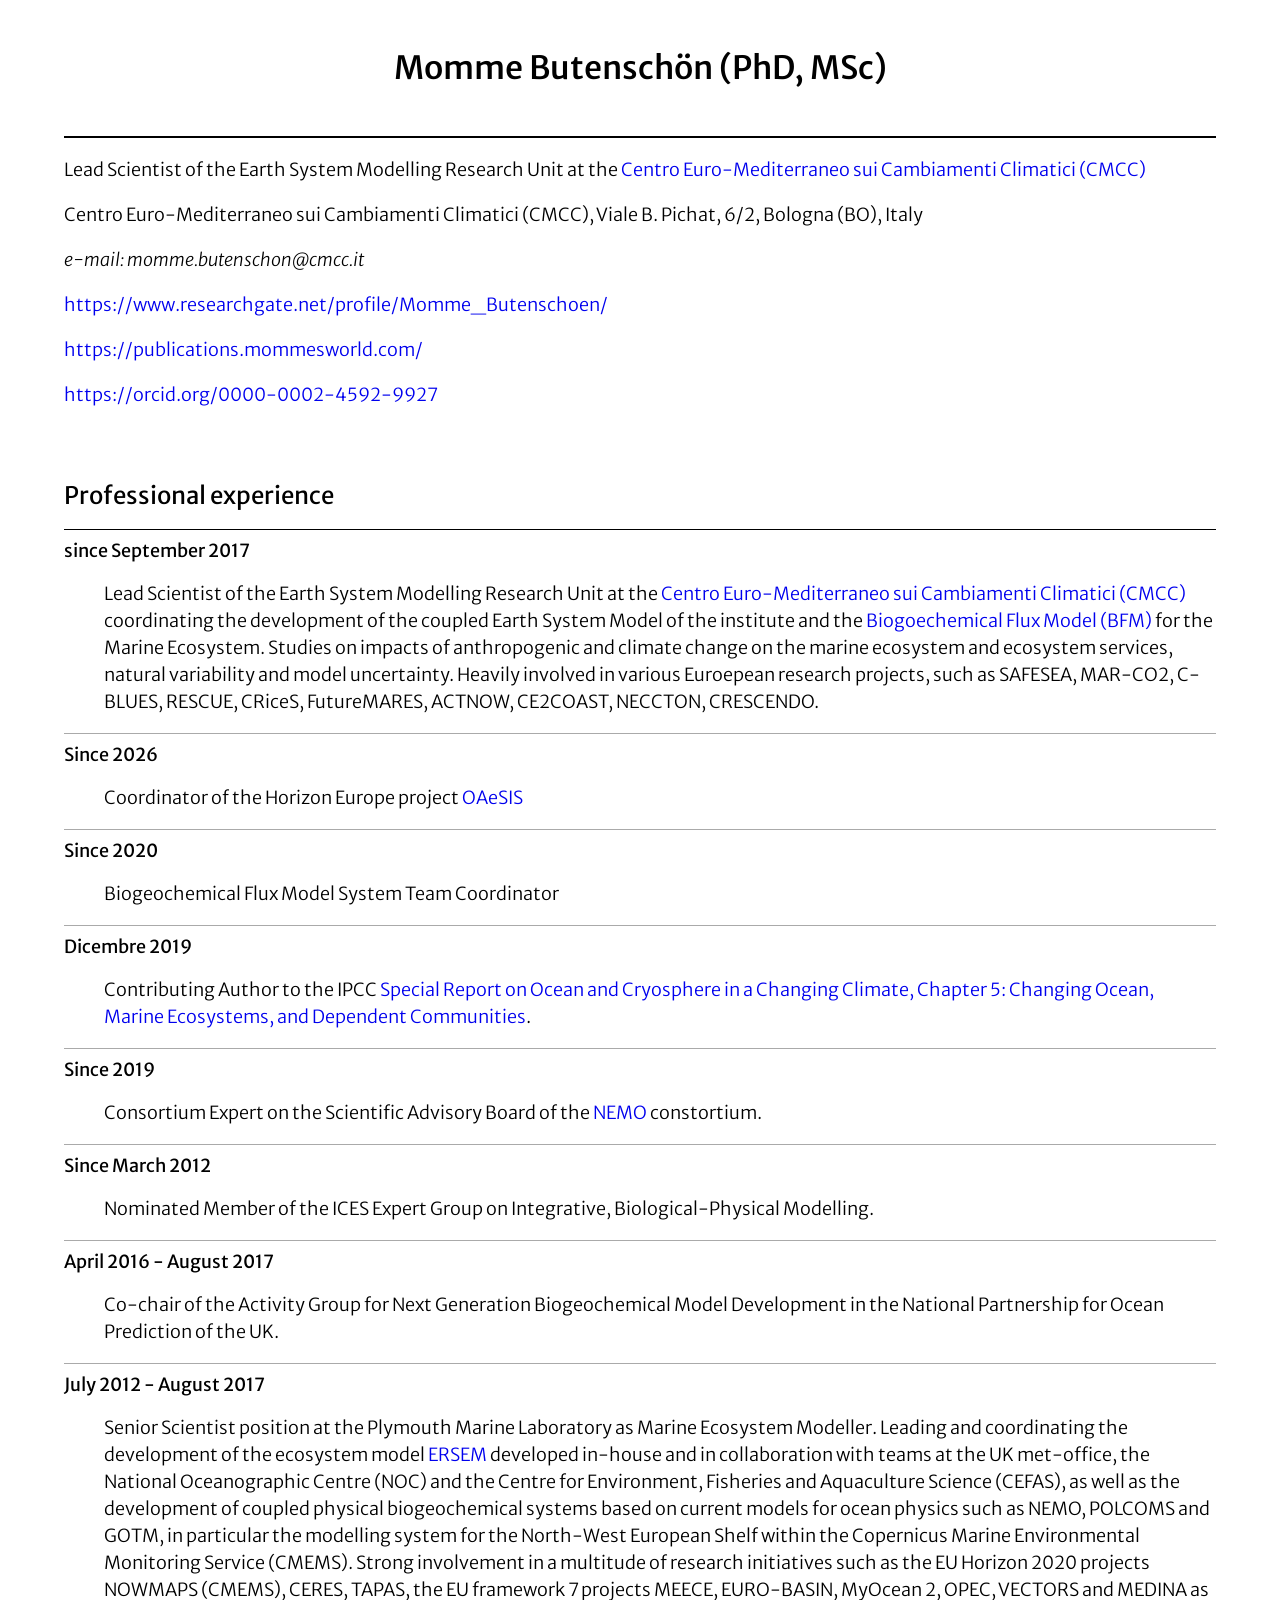
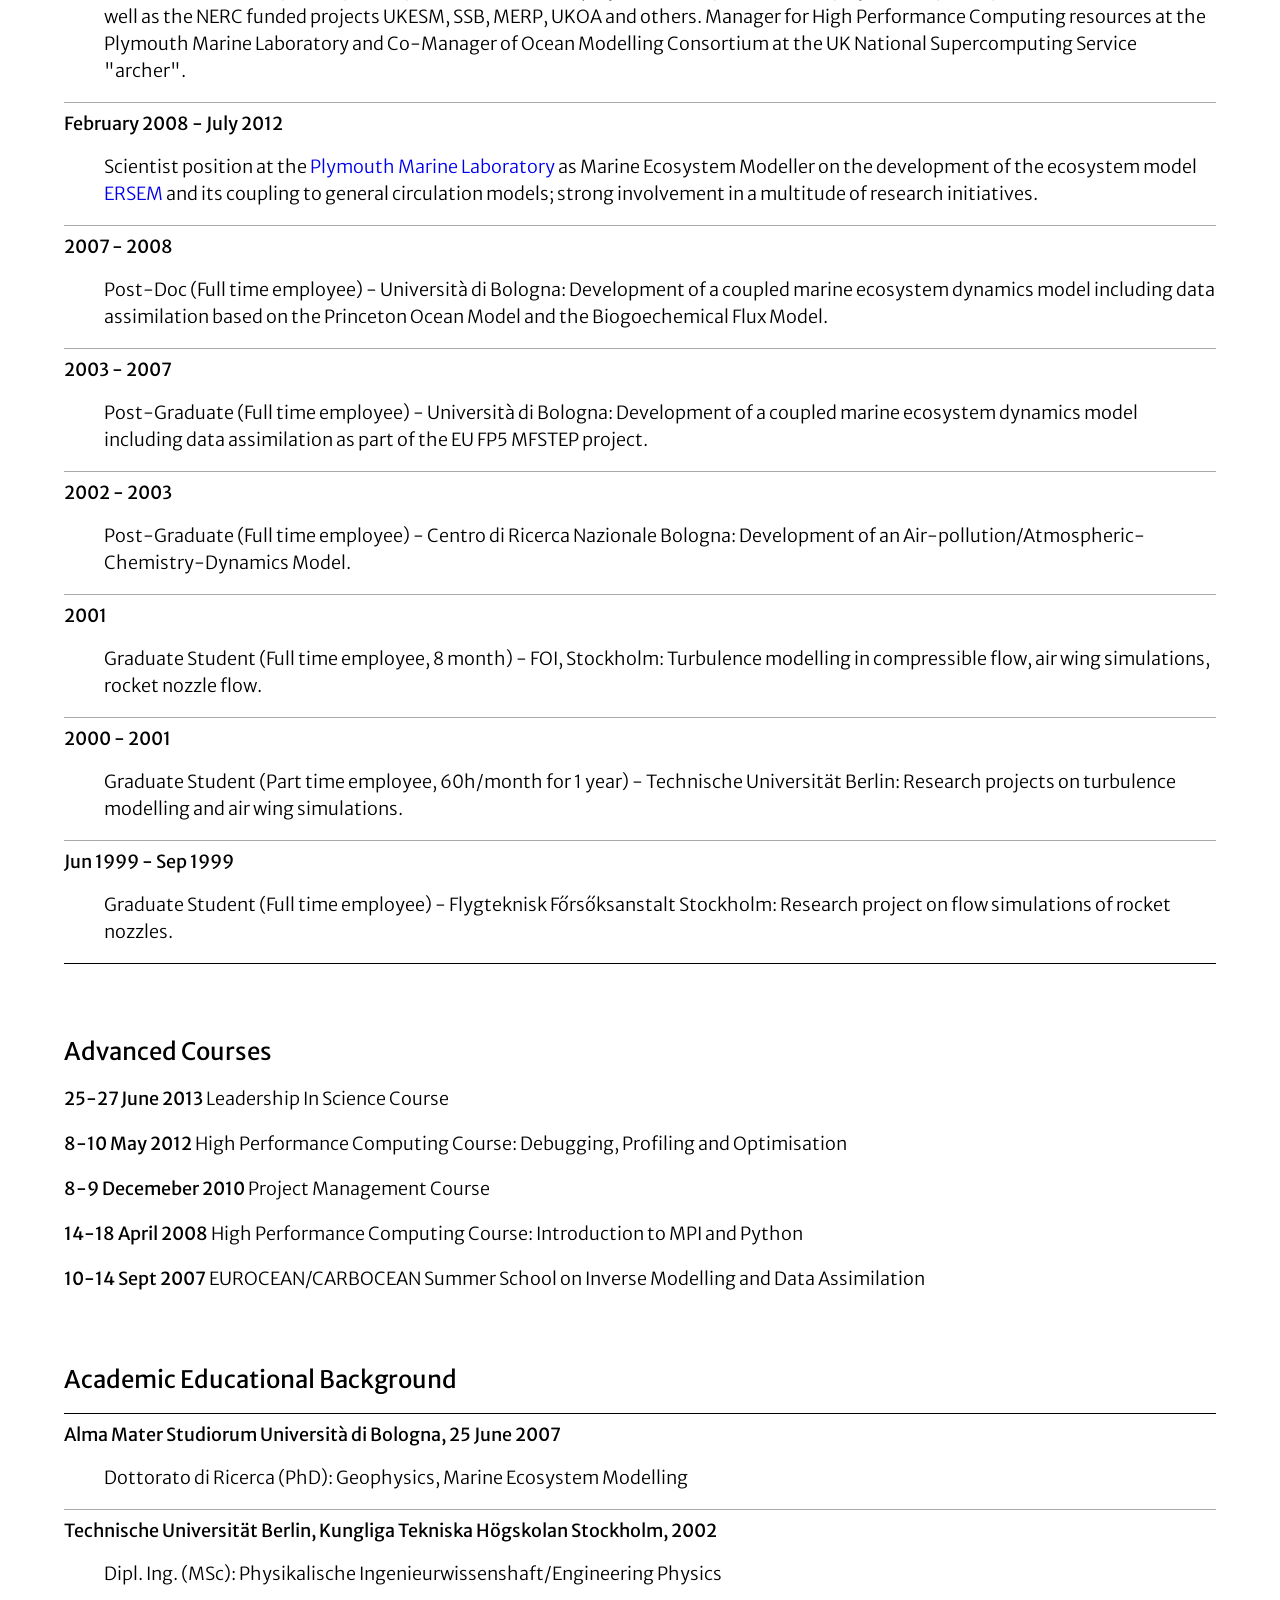
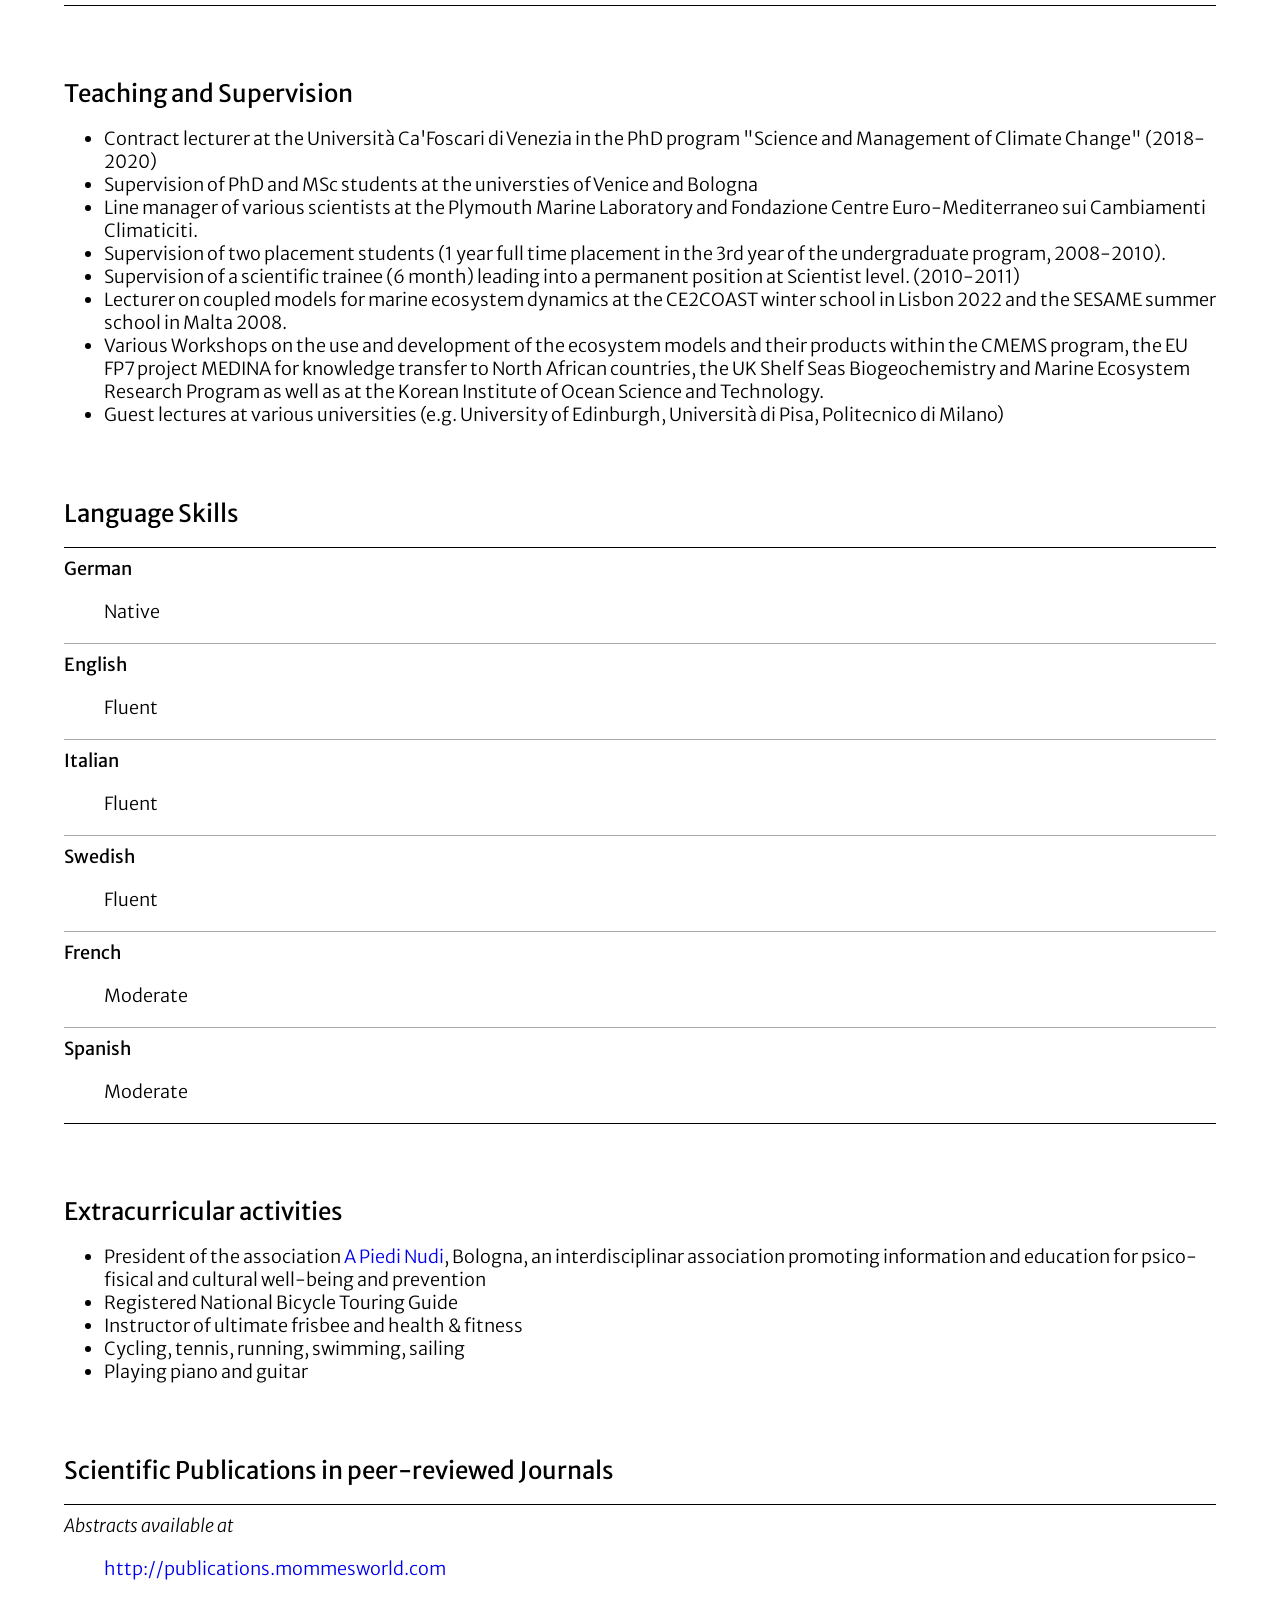
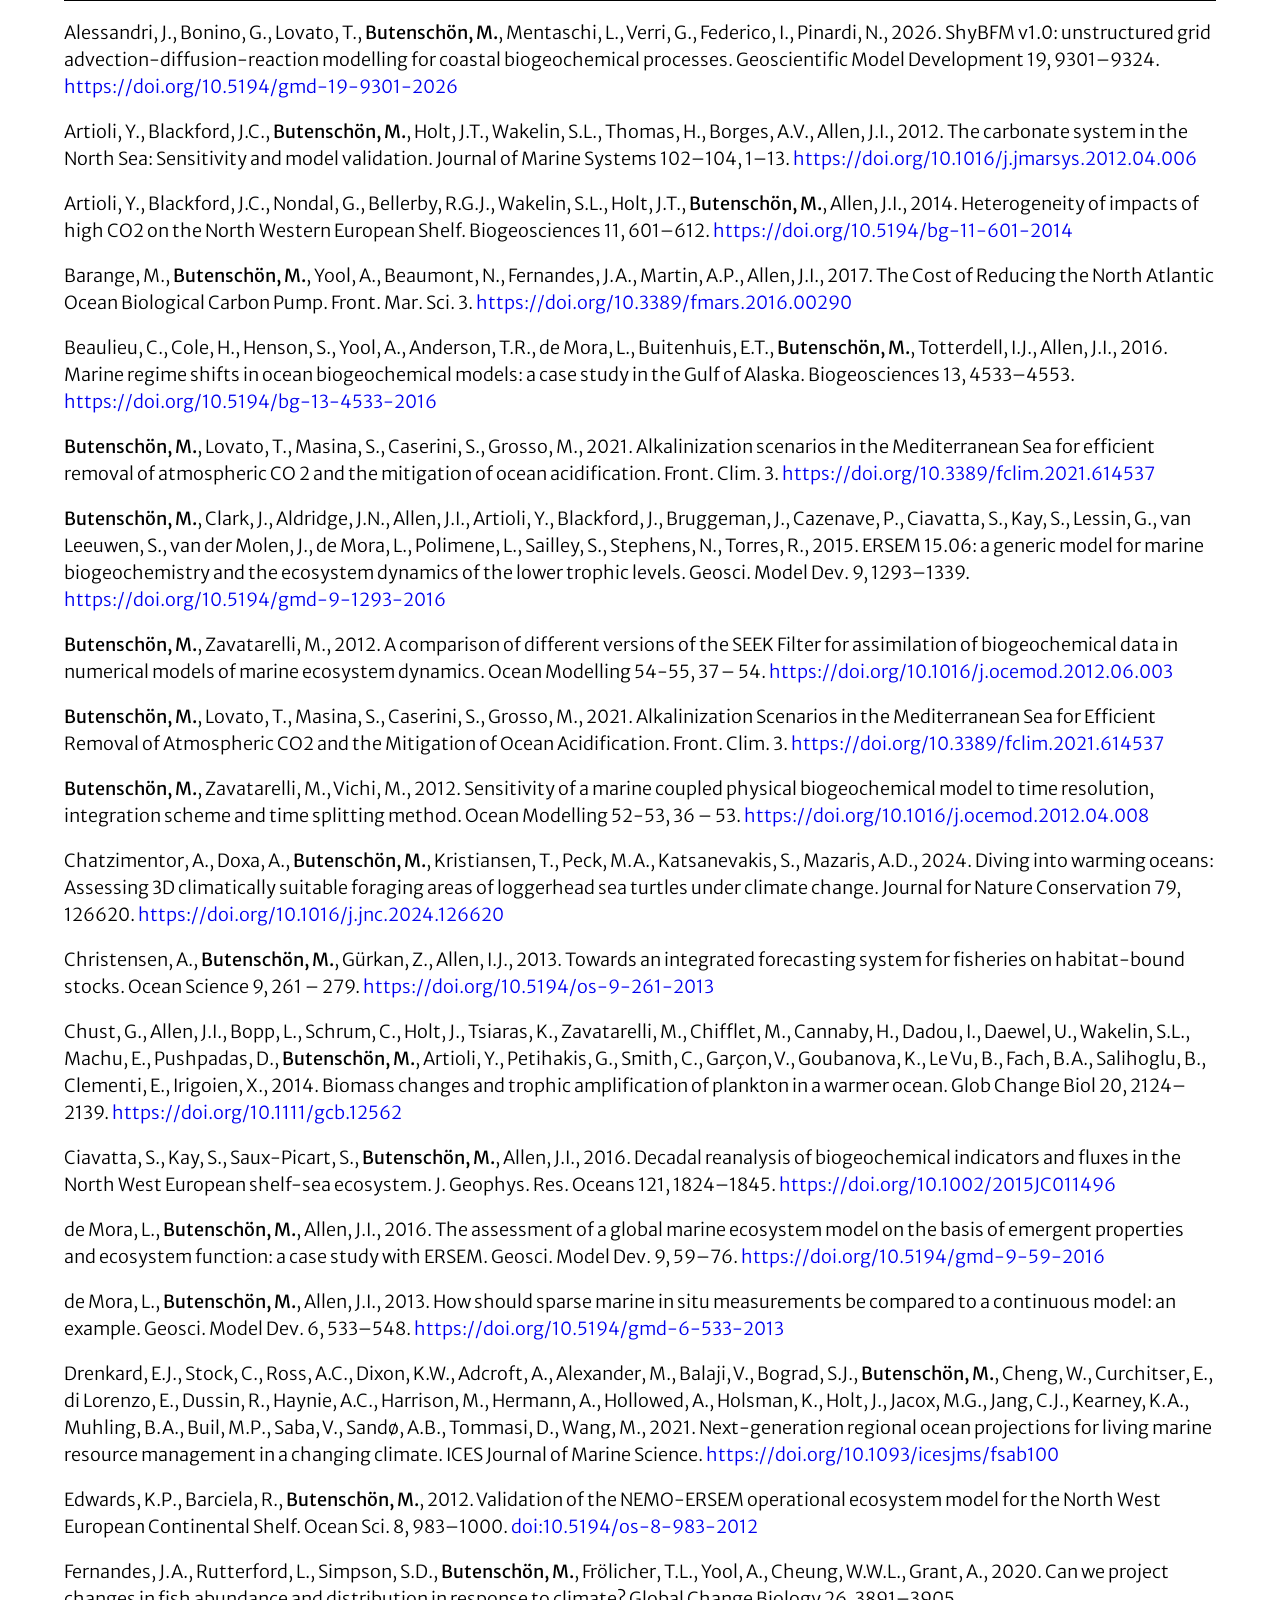
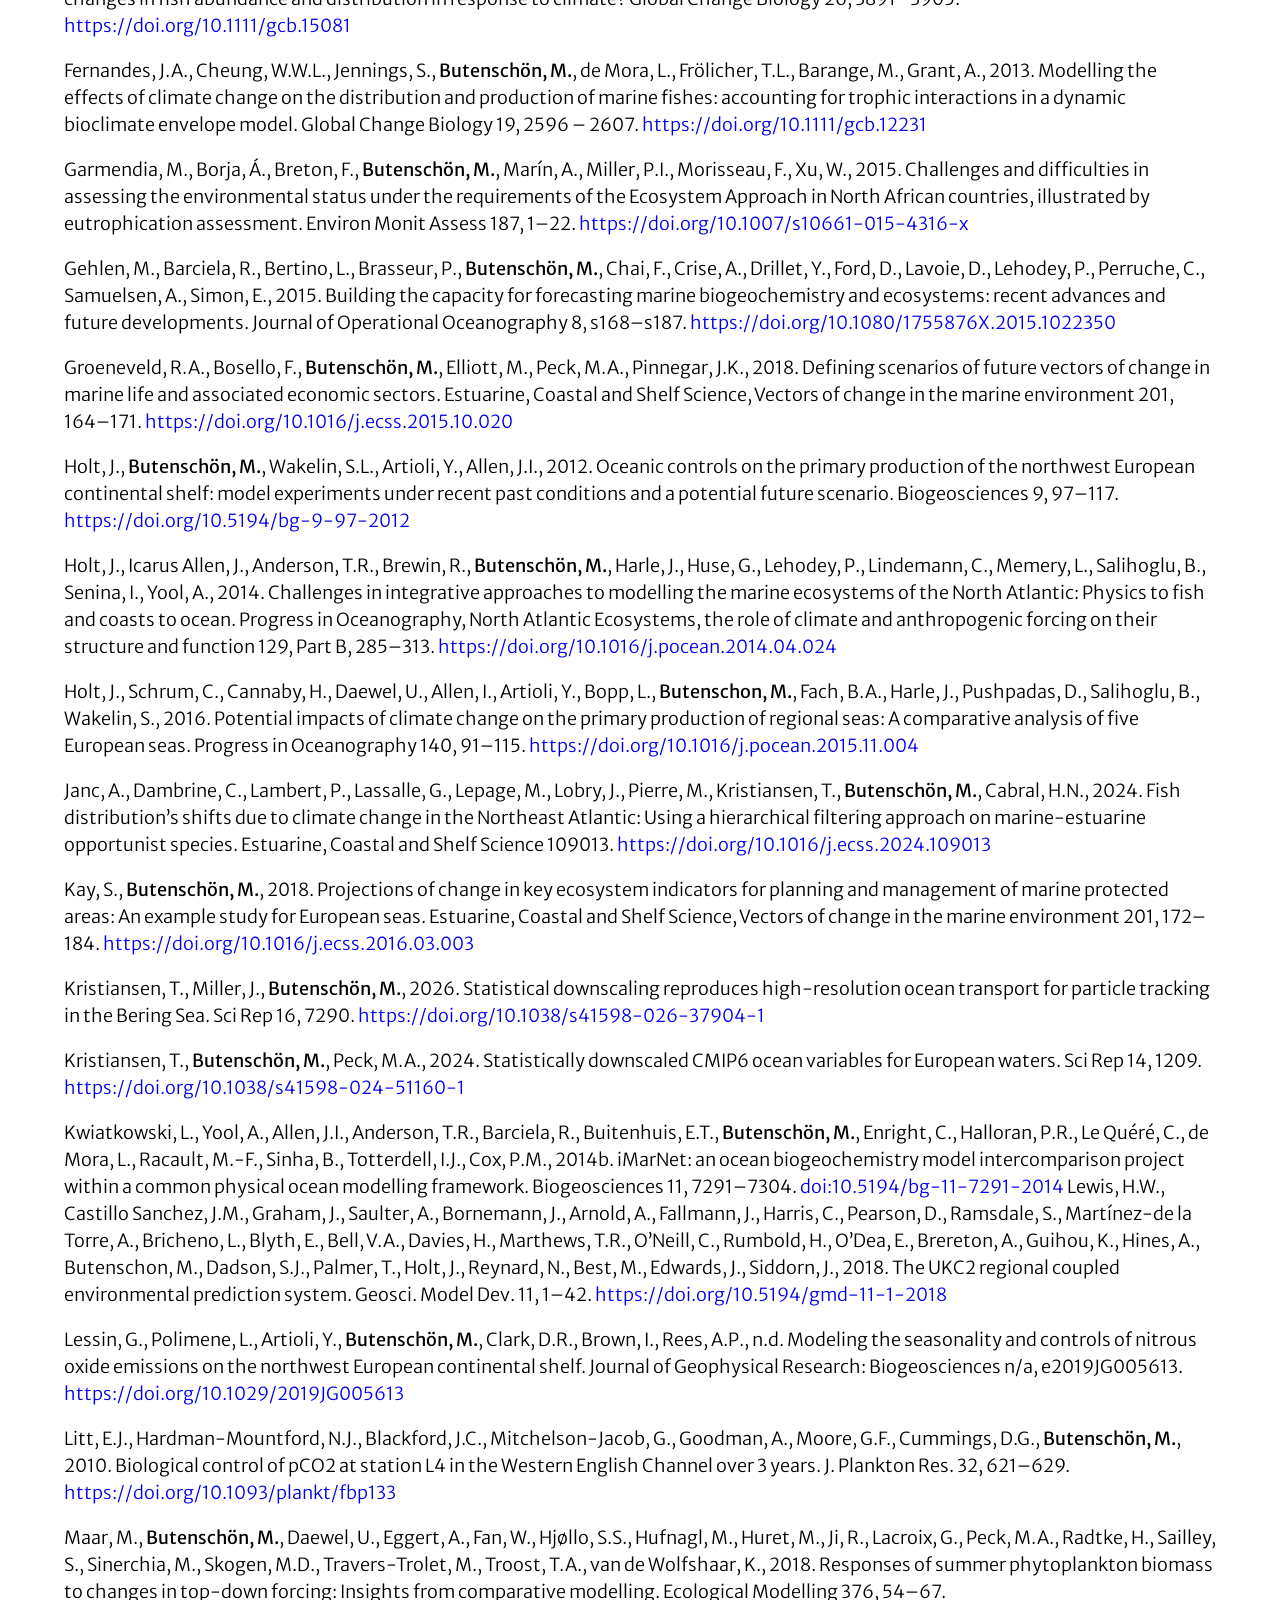
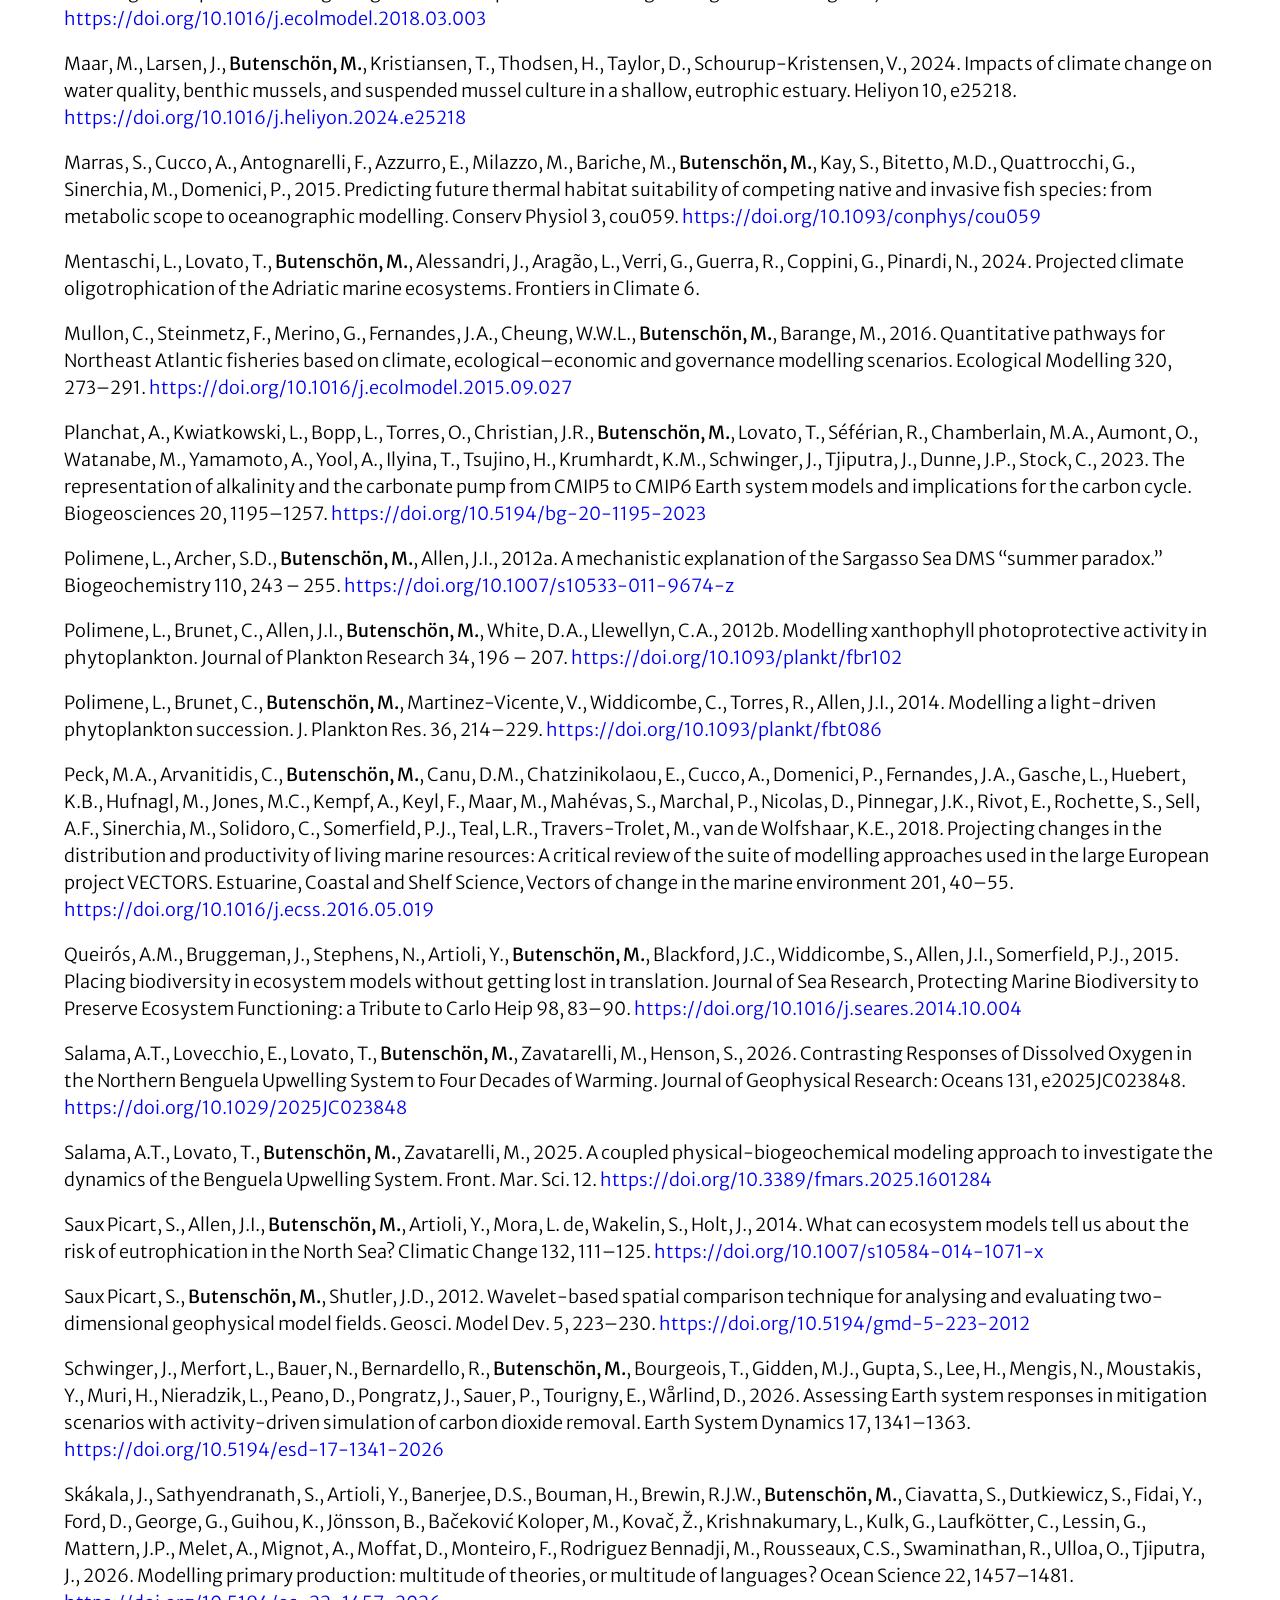
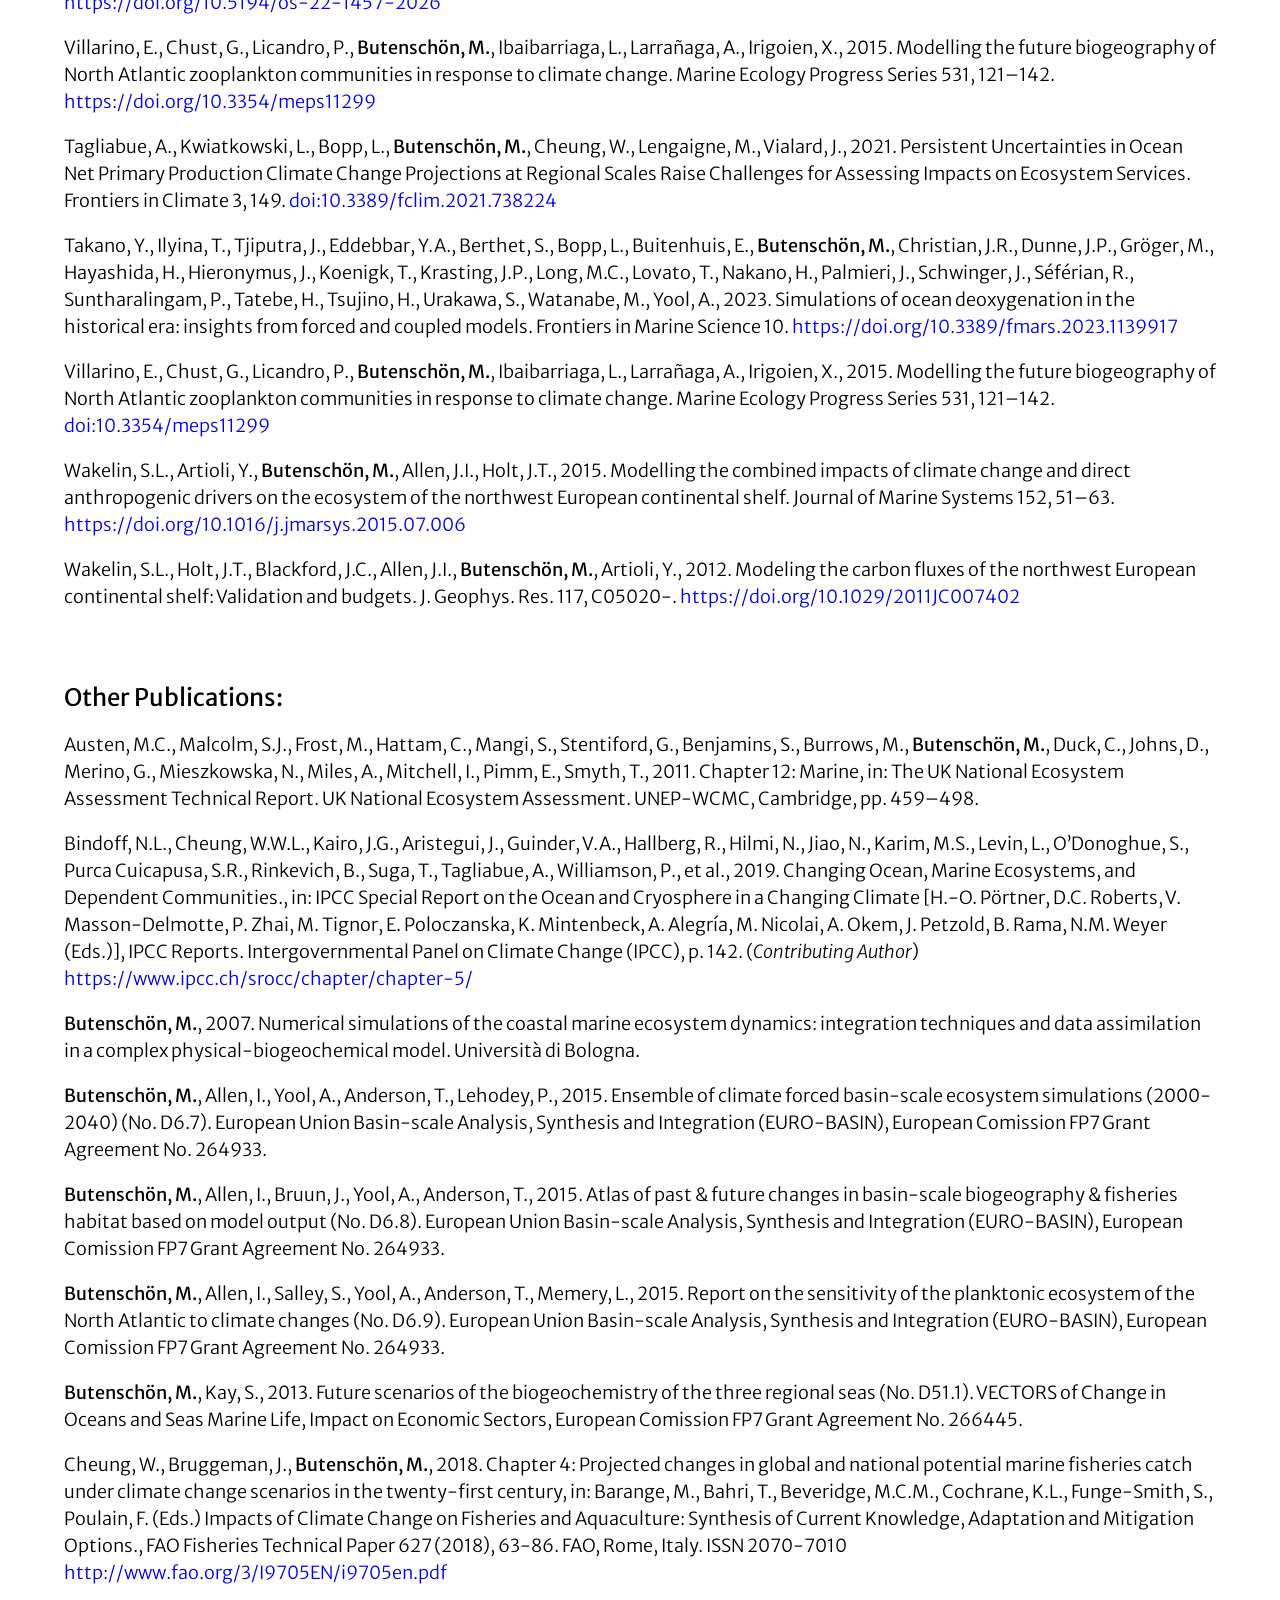
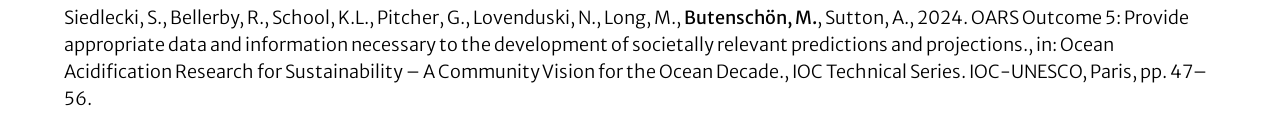
==== commit cdb66021: "Added Alessandri 2026." ====
--- a/index.html
+++ b/index.html
@@ -255,6 +255,12 @@
 href="http://publications.mommesworld.com">http://publications.mommesworld.com</a></p>
 </dd>
 </dl>
+<p>Alessandri, J., Bonino, G., Lovato, T., <strong>Butenschön,
+M.</strong>, Mentaschi, L., Verri, G., Federico, I., Pinardi, N., 2026.
+ShyBFM v1.0: unstructured grid advection-diffusion-reaction modelling
+for coastal biogeochemical processes. Geoscientific Model Development
+19, 9301–9324. <a
+href="https://doi.org/10.5194/gmd-19-9301-2026">https://doi.org/10.5194/gmd-19-9301-2026</a></p>
 <p>Artioli, Y., Blackford, J.C., <strong>Butenschön, M.</strong>, Holt,
 J.T., Wakelin, S.L., Thomas, H., Borges, A.V., Allen, J.I., 2012. The
 carbonate system in the North Sea: Sensitivity and model validation.
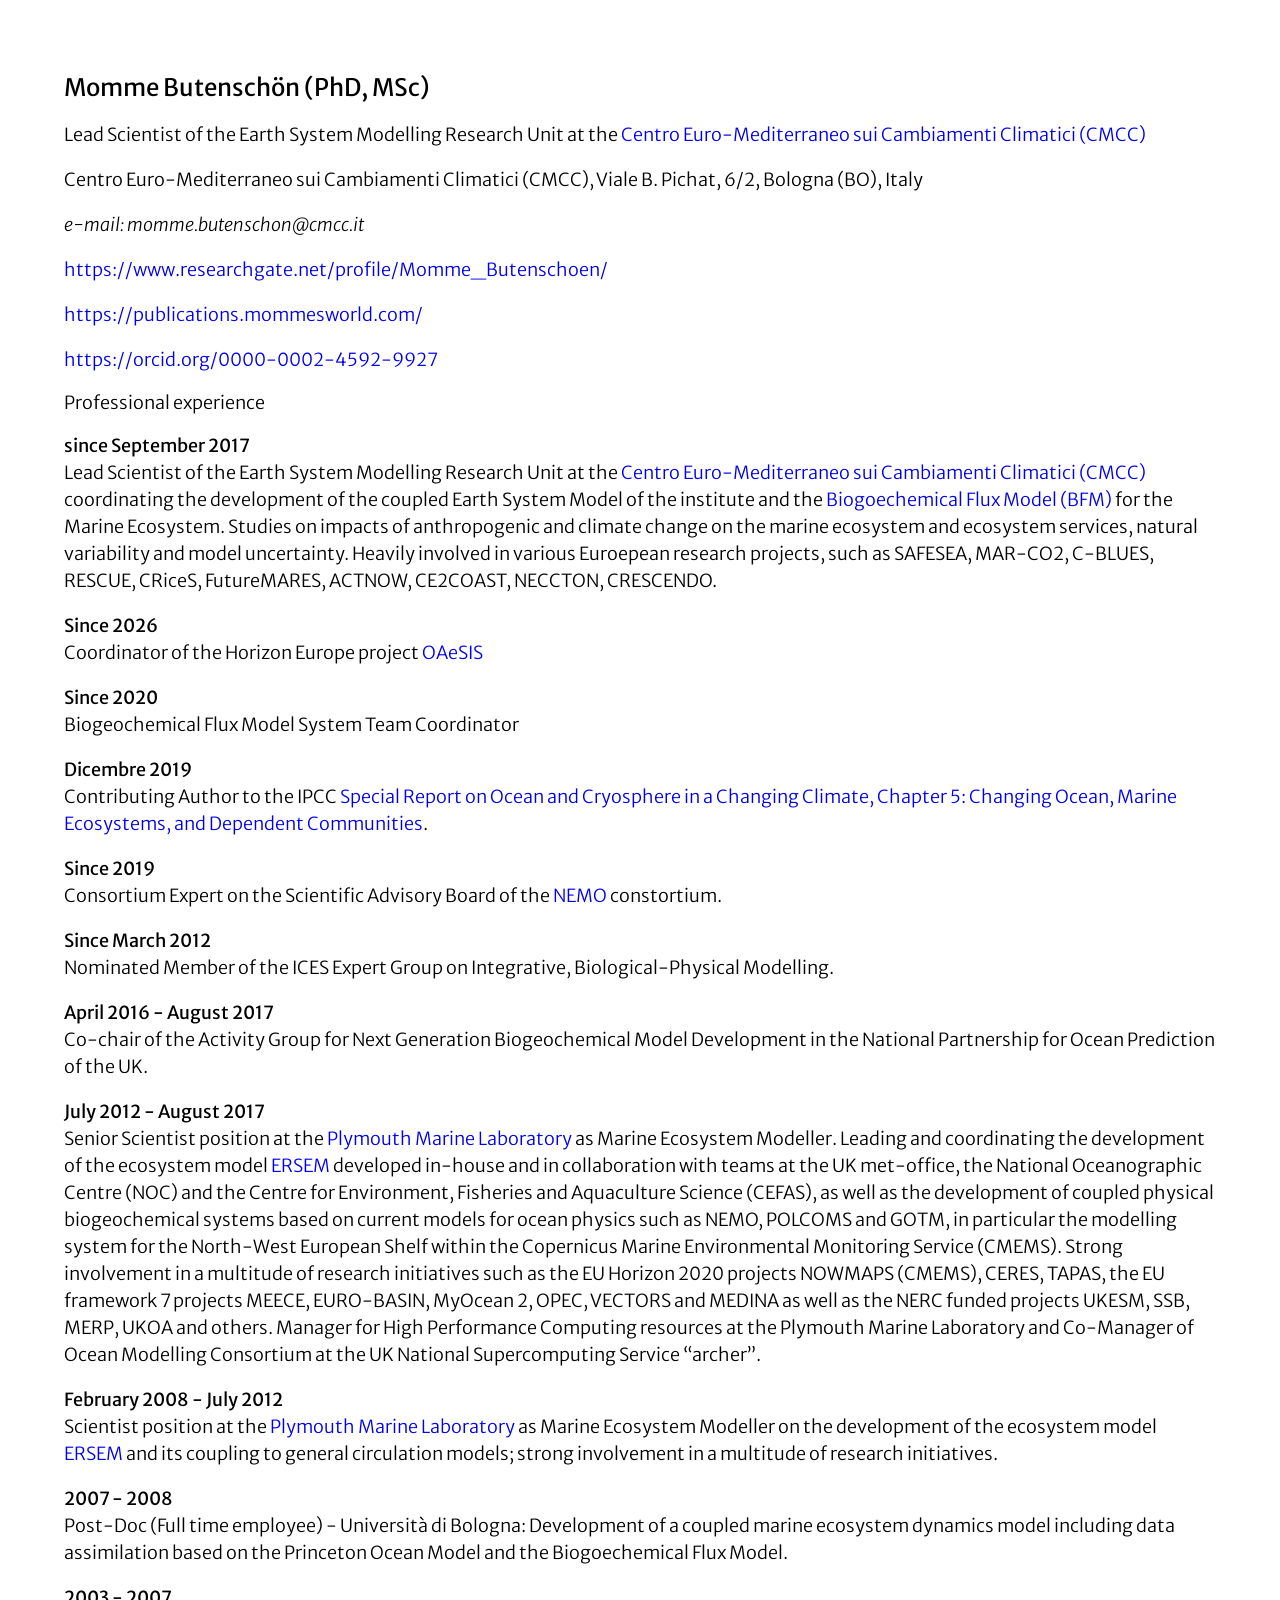
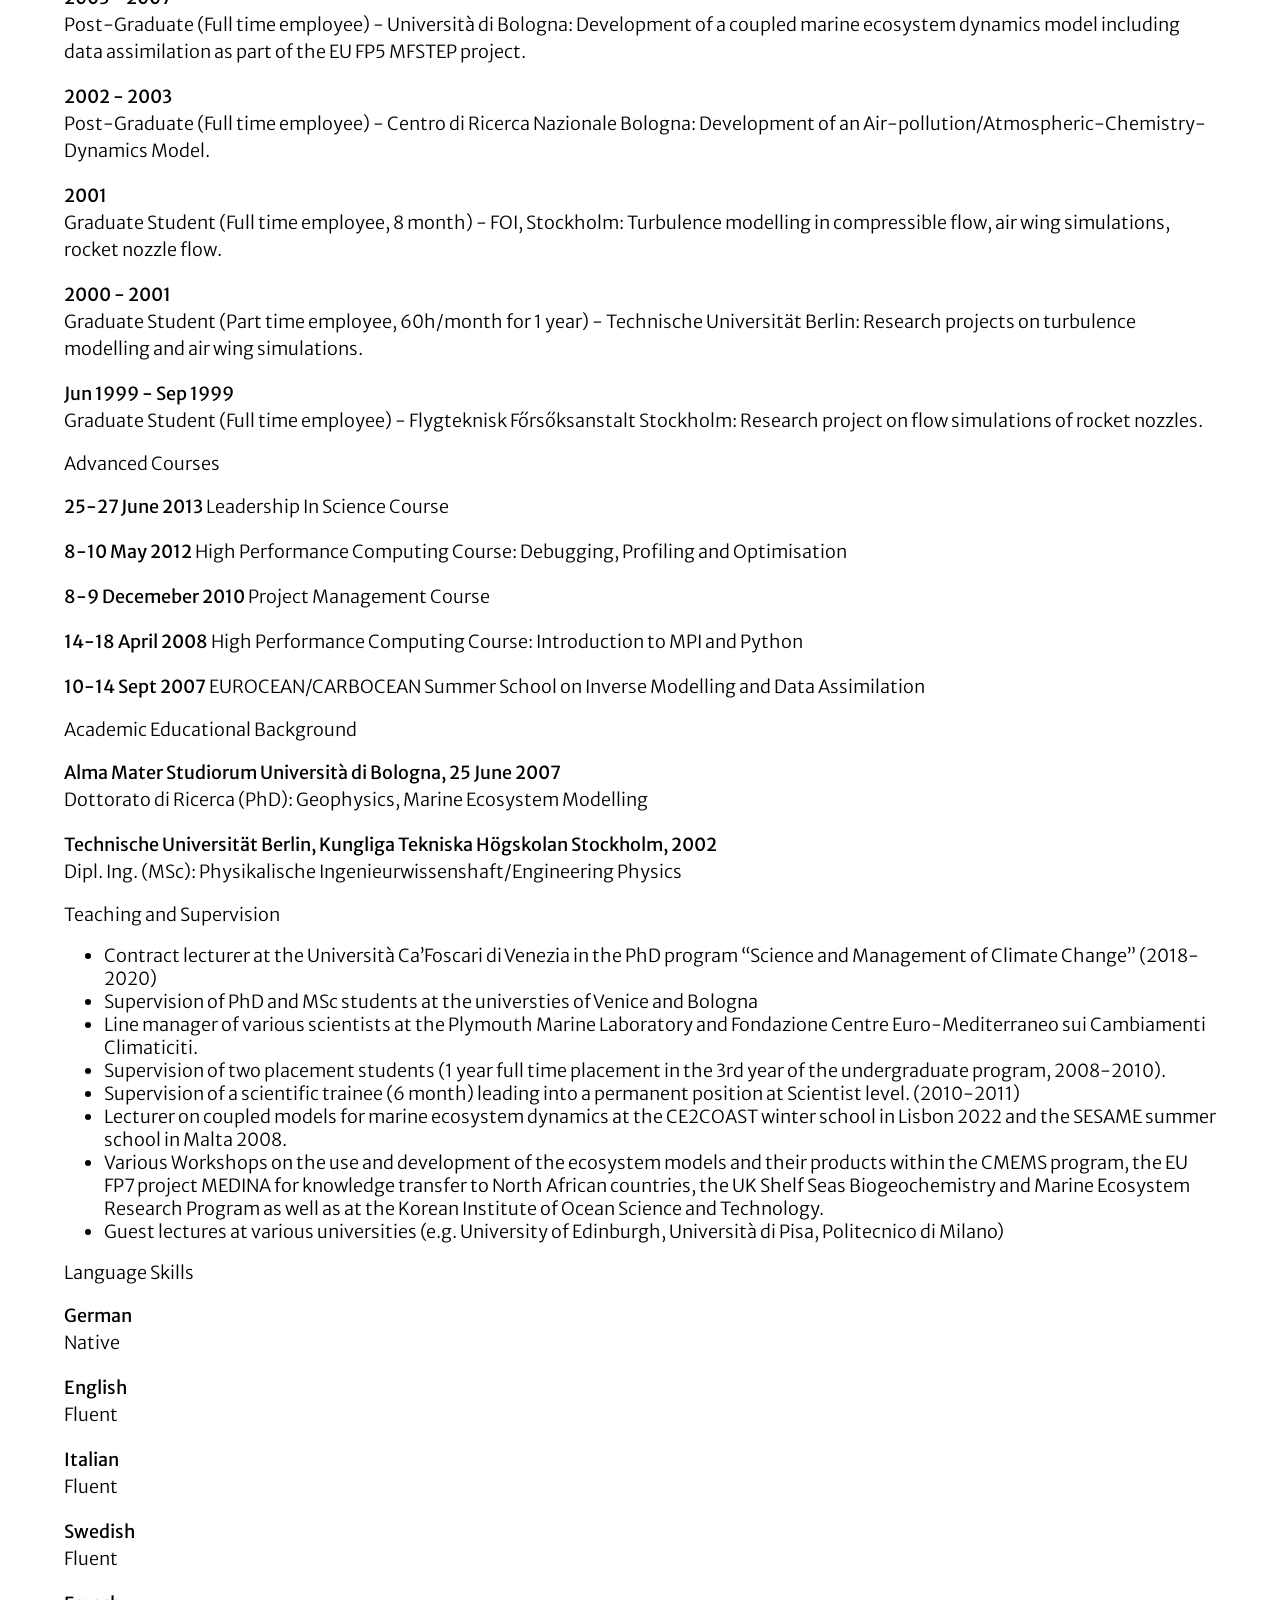
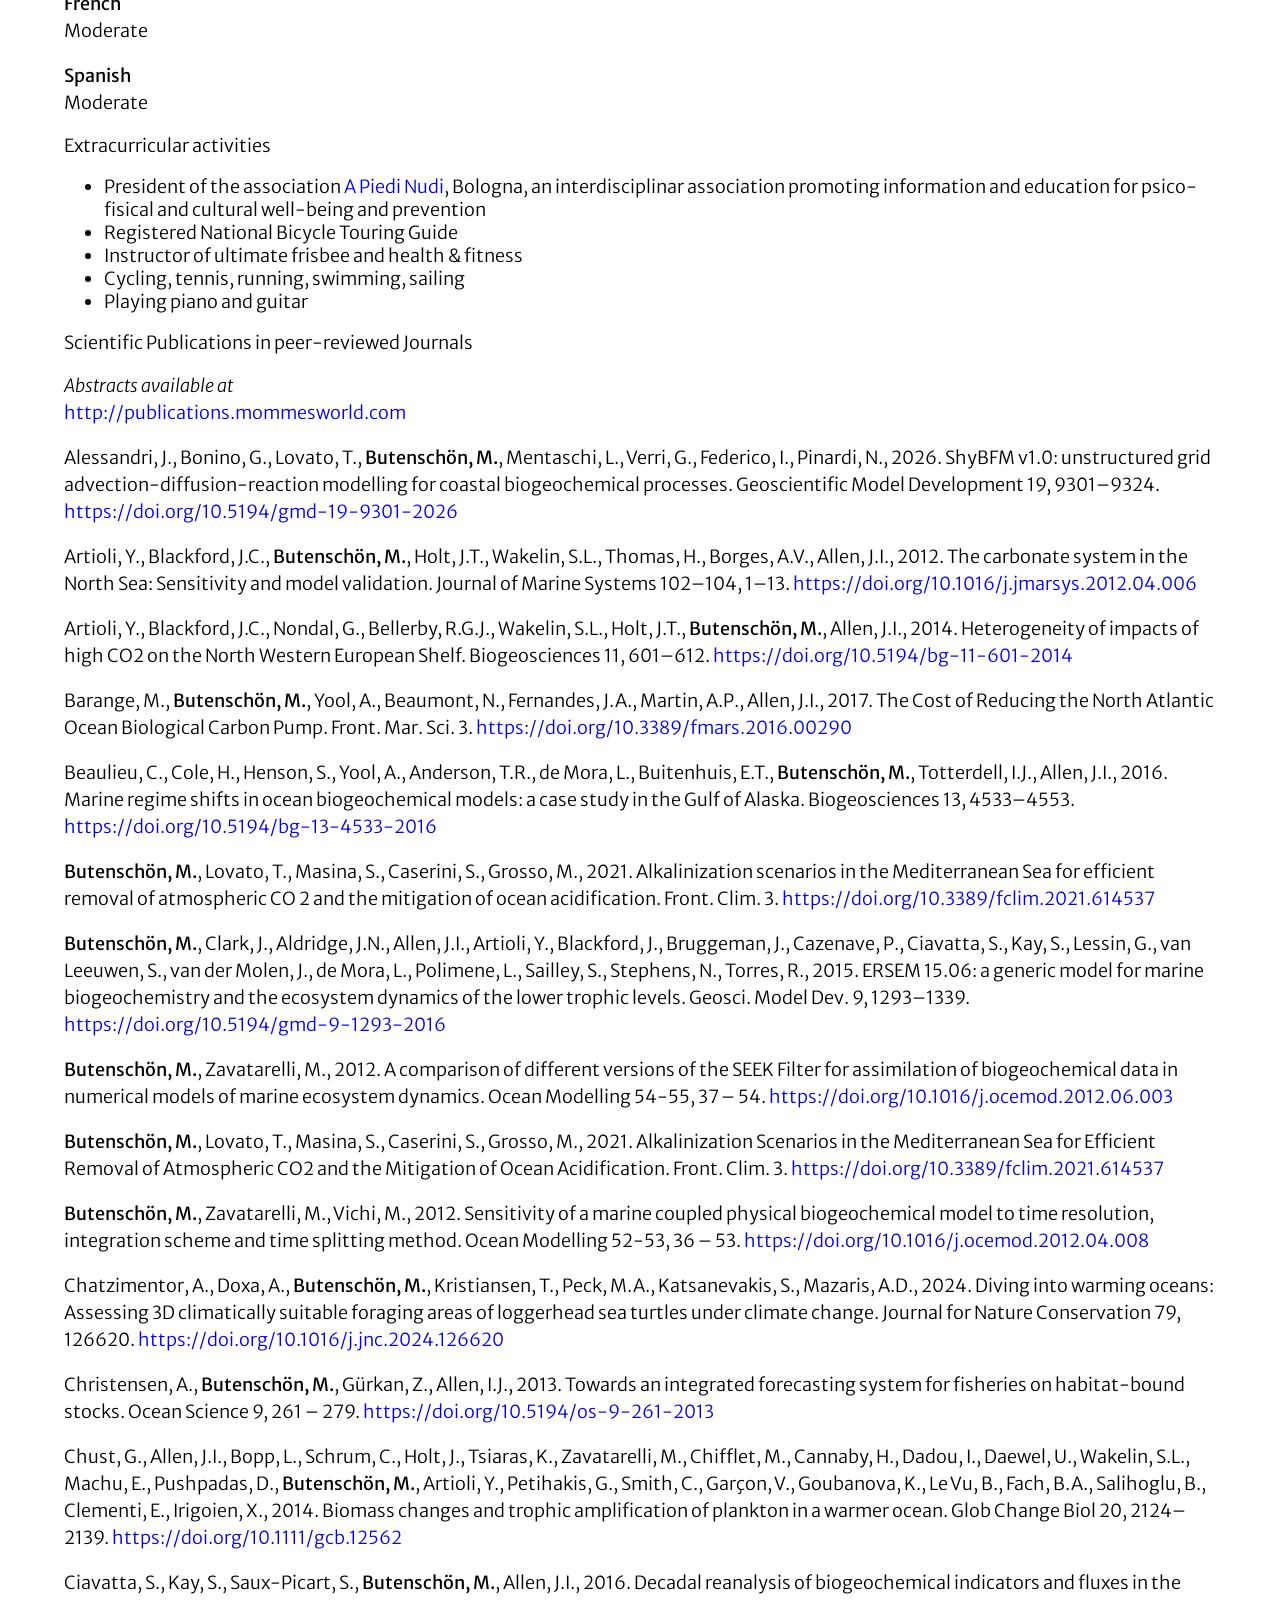
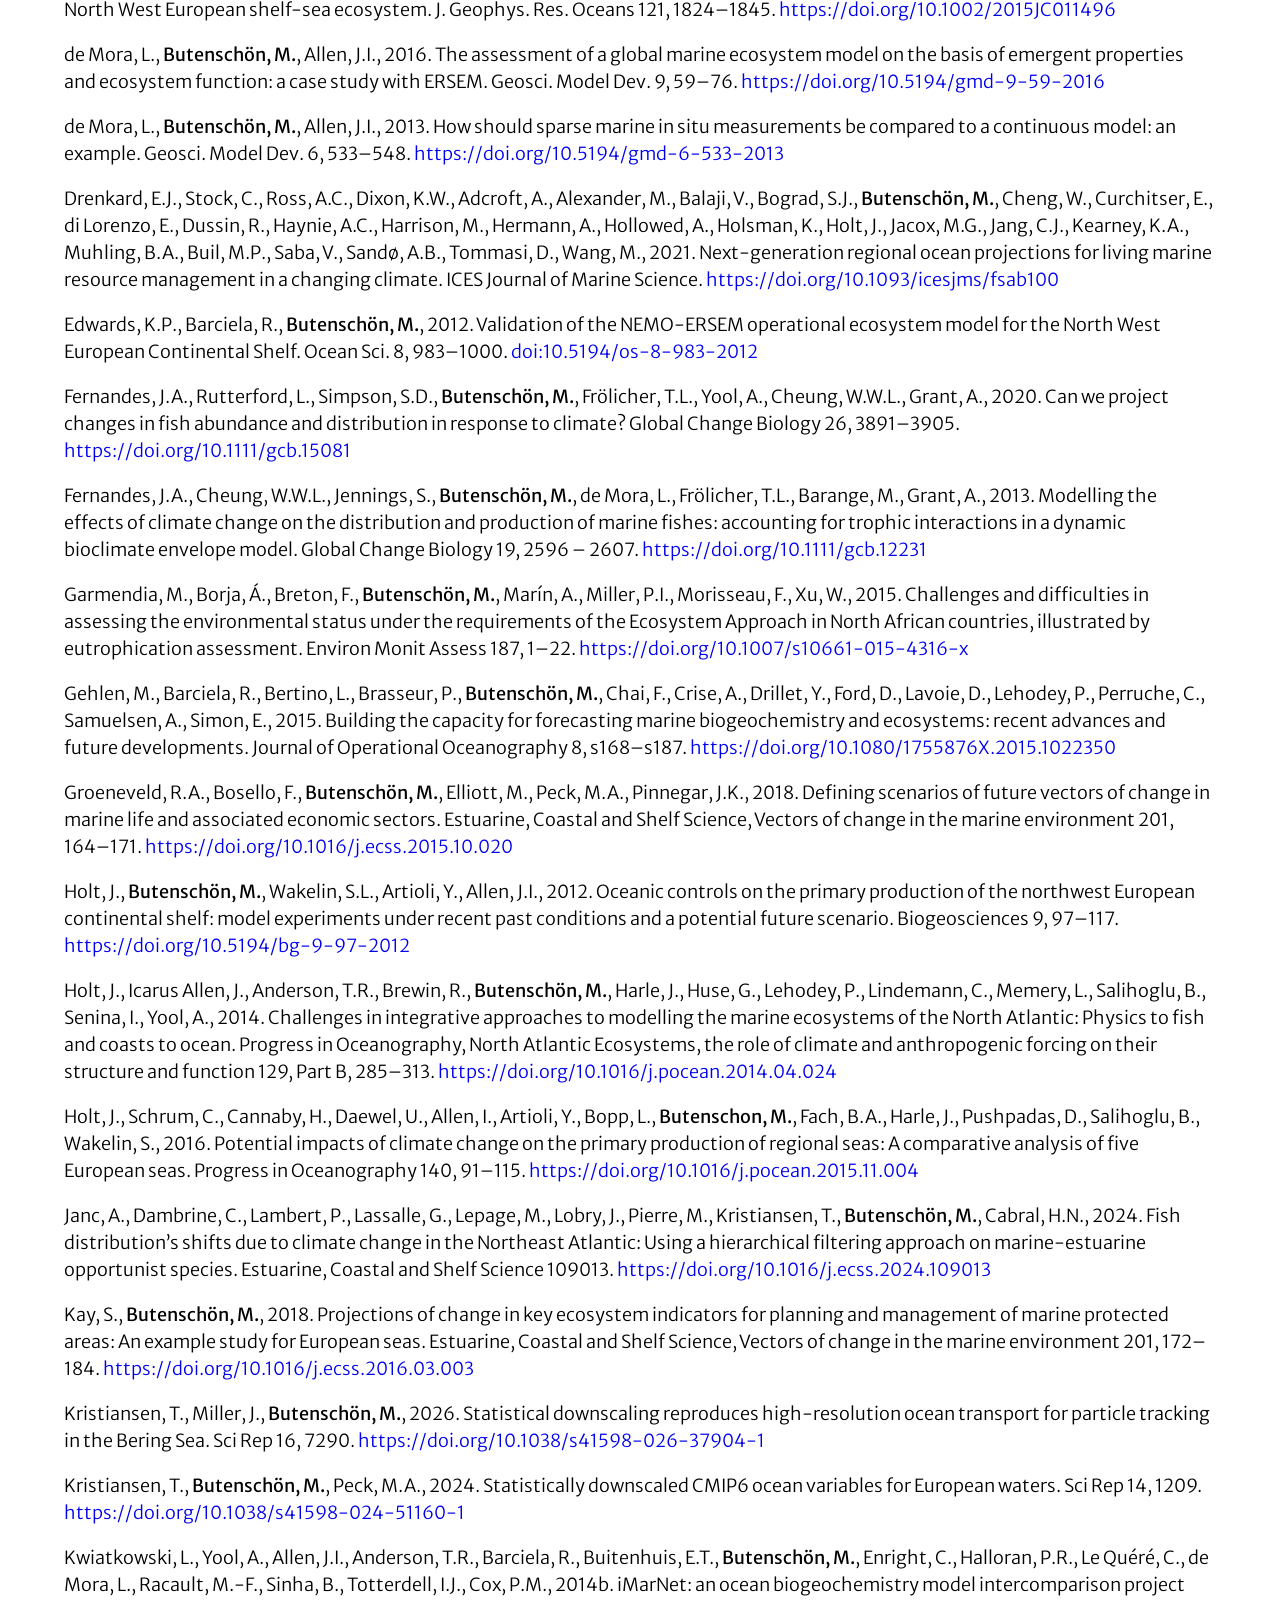
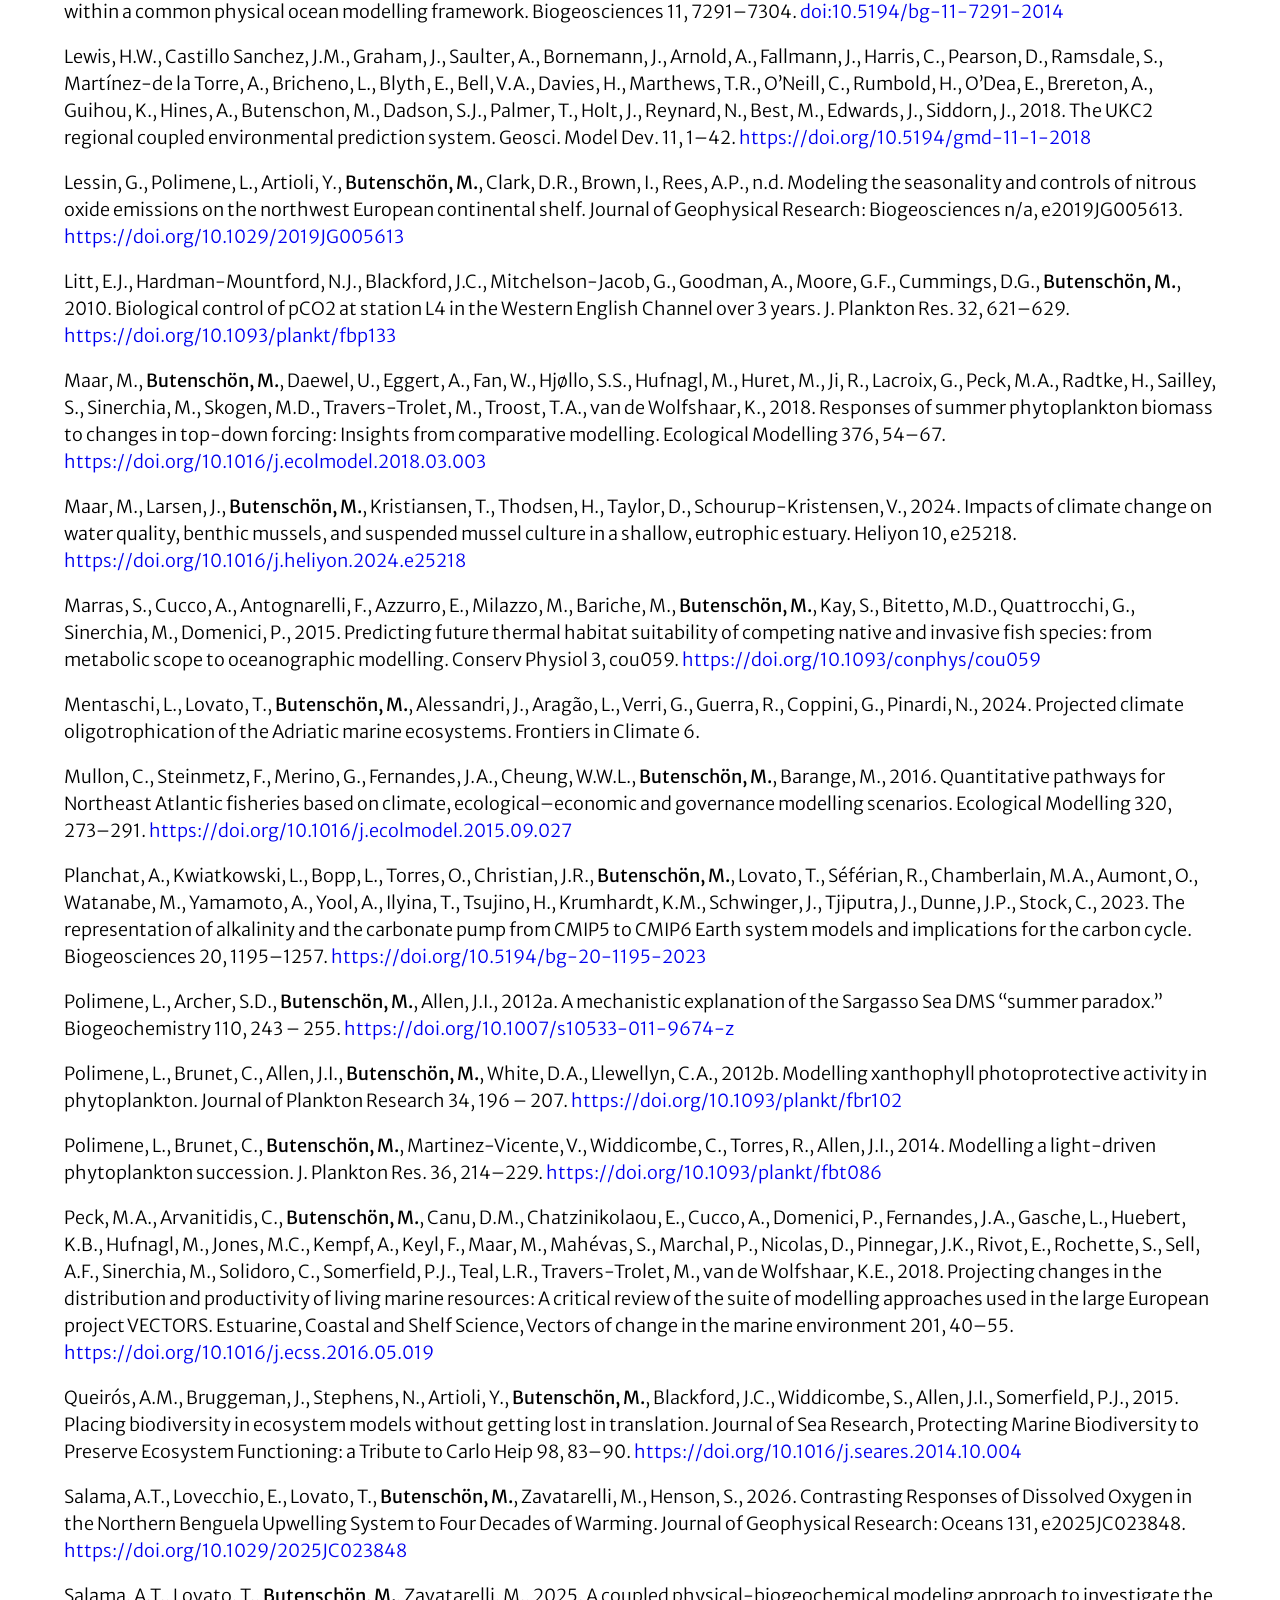
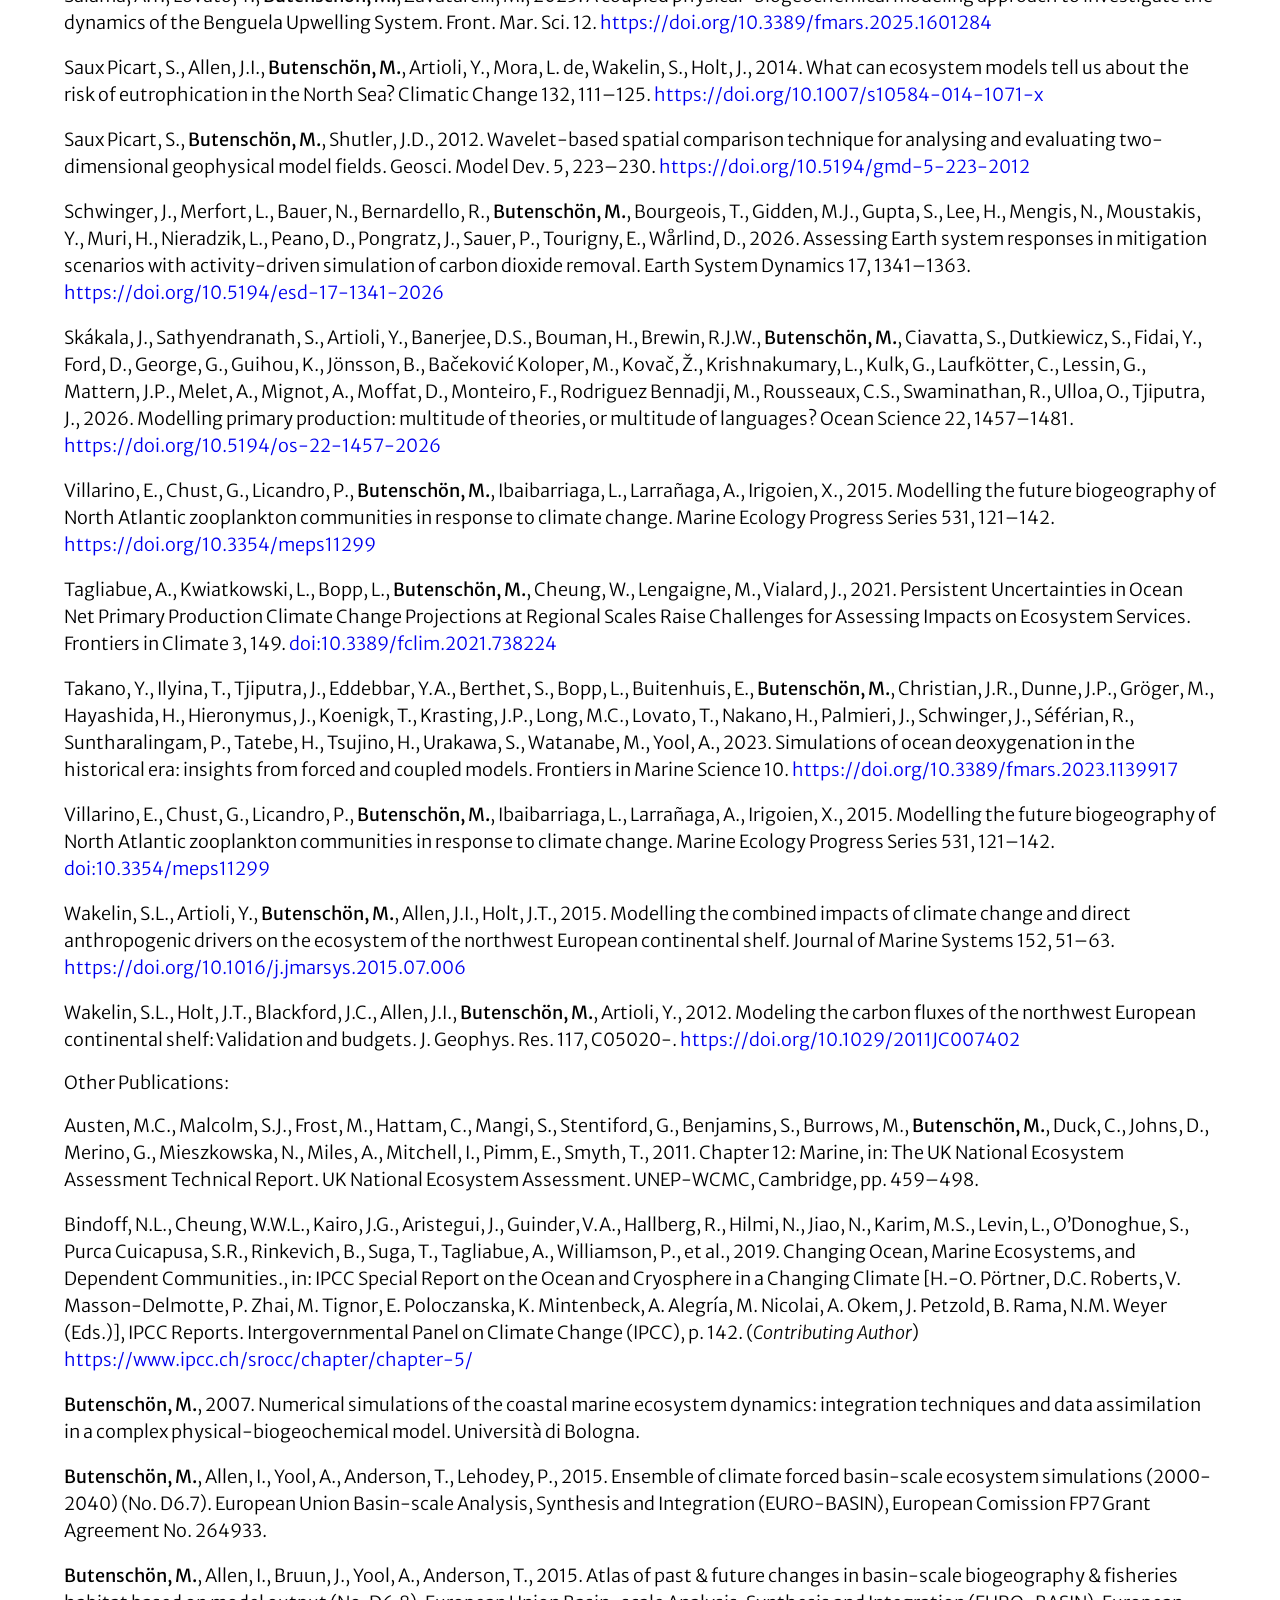
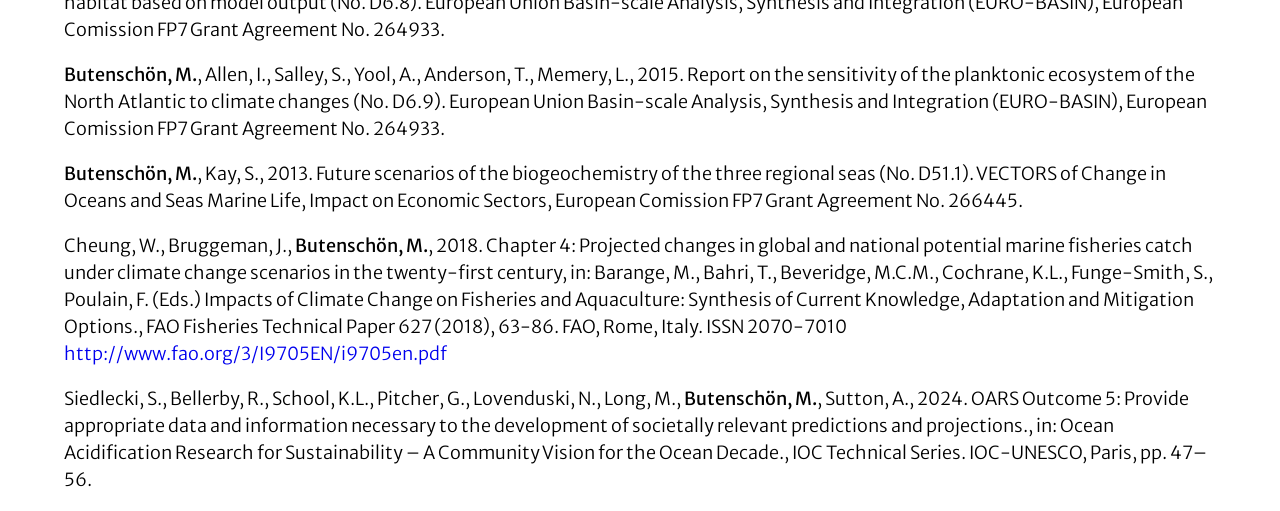
==== commit b135e8cb: "Converted to md rather than rst." ====
--- a/index.html
+++ b/index.html
@@ -4,7 +4,7 @@
   <meta charset="utf-8" />
   <meta name="generator" content="pandoc 3.13" />
   <meta name="viewport" content="width=device-width, initial-scale=1.0, user-scalable=yes" />
-  <title>Momme Butenschön (PhD, MSc)</title>
+  <title>CV</title>
   <style>
     /* Default styles provided by pandoc.
     ** See https://pandoc.org/MANUAL.html#variables-for-html for config info.
@@ -31,26 +31,22 @@
   <link href="https://fonts.googleapis.com/css?family=Merriweather:300|Merriweather+Sans:300,400|Open+Sans&amp;subset=latin-ext" rel="stylesheet">
 </head>
 <body>
-<header id="title-block-header">
-<h1 class="title">Momme Butenschön (PhD, MSc)</h1>
-</header>
+<h1 id="momme-butenschön-phd-msc">Momme Butenschön (PhD, MSc)</h1>
 <p>Lead Scientist of the Earth System Modelling Research Unit at the <a
 href="http://www.cmcc.it">Centro Euro-Mediterraneo sui Cambiamenti
 Climatici (CMCC)</a></p>
 <p>Centro Euro-Mediterraneo sui Cambiamenti Climatici (CMCC), Viale B.
 Pichat, 6/2, Bologna (BO), Italy</p>
 <p><em>e-mail: momme.butenschon@cmcc.it</em></p>
-<p><a
-href="https://www.researchgate.net/profile/Momme_Butenschoen/">https://www.researchgate.net/profile/Momme_Butenschoen/</a></p>
-<p><a
-href="https://publications.mommesworld.com/">https://publications.mommesworld.com/</a></p>
-<p><a
-href="https://orcid.org/0000-0002-4592-9927">https://orcid.org/0000-0002-4592-9927</a></p>
-<h1 id="professional-experience">Professional experience</h1>
-<dl>
-<dt>since September 2017</dt>
-<dd>
-<p>Lead Scientist of the Earth System Modelling Research Unit at the <a
+<p><a href="https://www.researchgate.net/profile/Momme_Butenschoen/"
+class="uri">https://www.researchgate.net/profile/Momme_Butenschoen/</a></p>
+<p><a href="https://publications.mommesworld.com/"
+class="uri">https://publications.mommesworld.com/</a></p>
+<p><a href="https://orcid.org/0000-0002-4592-9927"
+class="uri">https://orcid.org/0000-0002-4592-9927</a></p>
+<h2 id="professional-experience">Professional experience</h2>
+<p><strong>since September 2017</strong><br />
+Lead Scientist of the Earth System Modelling Research Unit at the <a
 href="http://www.cmcc.it">Centro Euro-Mediterraneo sui Cambiamenti
 Climatici (CMCC)</a> coordinating the development of the coupled Earth
 System Model of the institute and the <a
@@ -60,43 +56,29 @@
 variability and model uncertainty. Heavily involved in various Euroepean
 research projects, such as SAFESEA, MAR-CO2, C-BLUES, RESCUE, CRiceS,
 FutureMARES, ACTNOW, CE2COAST, NECCTON, CRESCENDO.</p>
-</dd>
-<dt>Since 2026</dt>
-<dd>
-<p>Coordinator of the Horizon Europe project <a
+<p><strong>Since 2026</strong><br />
+Coordinator of the Horizon Europe project <a
 href="https://oaesis.eu/">OAeSIS</a></p>
-</dd>
-<dt>Since 2020</dt>
-<dd>
-<p>Biogeochemical Flux Model System Team Coordinator</p>
-</dd>
-<dt>Dicembre 2019</dt>
-<dd>
-<p>Contributing Author to the IPCC <a
+<p><strong>Since 2020</strong><br />
+Biogeochemical Flux Model System Team Coordinator</p>
+<p><strong>Dicembre 2019</strong><br />
+Contributing Author to the IPCC <a
 href="https://www.ipcc.ch/srocc/chapter/chapter-5/">Special Report on
 Ocean and Cryosphere in a Changing Climate, Chapter 5: Changing Ocean,
 Marine Ecosystems, and Dependent Communities</a>.</p>
-</dd>
-<dt>Since 2019</dt>
-<dd>
-<p>Consortium Expert on the Scientific Advisory Board of the <a
+<p><strong>Since 2019</strong><br />
+Consortium Expert on the Scientific Advisory Board of the <a
 href="https://www.nemo-ocean.eu/">NEMO</a> constortium.</p>
-</dd>
-<dt>Since March 2012</dt>
-<dd>
-<p>Nominated Member of the ICES Expert Group on Integrative,
+<p><strong>Since March 2012</strong><br />
+Nominated Member of the ICES Expert Group on Integrative,
 Biological-Physical Modelling.</p>
-</dd>
-<dt>April 2016 - August 2017</dt>
-<dd>
-<p>Co-chair of the Activity Group for Next Generation Biogeochemical
-Model Development in the National Partnership for Ocean Prediction of
-the UK.</p>
-</dd>
-<dt>July 2012 - August 2017</dt>
-<dd>
-<p>Senior Scientist position at the <span class="title-ref">Plymouth
-Marine Laboratory</span> as Marine Ecosystem Modeller. Leading and
+<p><strong>April 2016 - August 2017</strong><br />
+Co-chair of the Activity Group for Next Generation Biogeochemical Model
+Development in the National Partnership for Ocean Prediction of the
+UK.</p>
+<p><strong>July 2012 - August 2017</strong><br />
+Senior Scientist position at the <a href="http://www.pml.ac.uk">Plymouth
+Marine Laboratory</a> as Marine Ecosystem Modeller. Leading and
 coordinating the development of the ecosystem model <a
 href="http://www.pml.ac.uk/Modelling/Models/ERSEM">ERSEM</a> developed
 in-house and in collaboration with teams at the UK met-office, the
@@ -112,55 +94,39 @@
 funded projects UKESM, SSB, MERP, UKOA and others. Manager for High
 Performance Computing resources at the Plymouth Marine Laboratory and
 Co-Manager of Ocean Modelling Consortium at the UK National
-Supercomputing Service "archer".</p>
-</dd>
-<dt>February 2008 - July 2012</dt>
-<dd>
-<p>Scientist position at the <a href="http://www.pml.ac.uk">Plymouth
-Marine Laboratory</a> as Marine Ecosystem Modeller on the development of
-the ecosystem model <a
+Supercomputing Service “archer”.</p>
+<p><strong>February 2008 - July 2012</strong><br />
+Scientist position at the <a href="http://www.pml.ac.uk">Plymouth Marine
+Laboratory</a> as Marine Ecosystem Modeller on the development of the
+ecosystem model <a
 href="http://www.pml.ac.uk/Modelling/Models/ERSEM">ERSEM</a> and its
 coupling to general circulation models; strong involvement in a
 multitude of research initiatives.</p>
-</dd>
-<dt>2007 - 2008</dt>
-<dd>
-<p>Post-Doc (Full time employee) - Università di Bologna: Development of
-a coupled marine ecosystem dynamics model including data assimilation
+<p><strong>2007 - 2008</strong><br />
+Post-Doc (Full time employee) - Università di Bologna: Development of a
+coupled marine ecosystem dynamics model including data assimilation
 based on the Princeton Ocean Model and the Biogoechemical Flux
 Model.</p>
-</dd>
-<dt>2003 - 2007</dt>
-<dd>
-<p>Post-Graduate (Full time employee) - Università di Bologna:
-Development of a coupled marine ecosystem dynamics model including data
-assimilation as part of the EU FP5 MFSTEP project.</p>
-</dd>
-<dt>2002 - 2003</dt>
-<dd>
-<p>Post-Graduate (Full time employee) - Centro di Ricerca Nazionale
+<p><strong>2003 - 2007</strong><br />
+Post-Graduate (Full time employee) - Università di Bologna: Development
+of a coupled marine ecosystem dynamics model including data assimilation
+as part of the EU FP5 MFSTEP project.</p>
+<p><strong>2002 - 2003</strong><br />
+Post-Graduate (Full time employee) - Centro di Ricerca Nazionale
 Bologna: Development of an Air-pollution/Atmospheric-Chemistry-Dynamics
 Model.</p>
-</dd>
-<dt>2001</dt>
-<dd>
-<p>Graduate Student (Full time employee, 8 month) - FOI, Stockholm:
+<p><strong>2001</strong><br />
+Graduate Student (Full time employee, 8 month) - FOI, Stockholm:
 Turbulence modelling in compressible flow, air wing simulations, rocket
 nozzle flow.</p>
-</dd>
-<dt>2000 - 2001</dt>
-<dd>
-<p>Graduate Student (Part time employee, 60h/month for 1 year) -
-Technische Universität Berlin: Research projects on turbulence modelling
-and air wing simulations.</p>
-</dd>
-<dt>Jun 1999 - Sep 1999</dt>
-<dd>
-<p>Graduate Student (Full time employee) - Flygteknisk Főrsőksanstalt
+<p><strong>2000 - 2001</strong><br />
+Graduate Student (Part time employee, 60h/month for 1 year) - Technische
+Universität Berlin: Research projects on turbulence modelling and air
+wing simulations.</p>
+<p><strong>Jun 1999 - Sep 1999</strong><br />
+Graduate Student (Full time employee) - Flygteknisk Főrsőksanstalt
 Stockholm: Research project on flow simulations of rocket nozzles.</p>
-</dd>
-</dl>
-<h1 id="advanced-courses">Advanced Courses</h1>
+<h2 id="advanced-courses">Advanced Courses</h2>
 <p><strong>25-27 June 2013</strong> Leadership In Science Course</p>
 <p><strong>8-10 May 2012</strong> High Performance Computing Course:
 Debugging, Profiling and Optimisation</p>
@@ -169,25 +135,19 @@
 Introduction to MPI and Python</p>
 <p><strong>10-14 Sept 2007</strong> EUROCEAN/CARBOCEAN Summer School on
 Inverse Modelling and Data Assimilation</p>
-<h1 id="academic-educational-background">Academic Educational
-Background</h1>
-<dl>
-<dt>Alma Mater Studiorum Università di Bologna, 25 June 2007</dt>
-<dd>
-<p>Dottorato di Ricerca (PhD): Geophysics, Marine Ecosystem
-Modelling</p>
-</dd>
-<dt>Technische Universität Berlin, Kungliga Tekniska Högskolan
-Stockholm, 2002</dt>
-<dd>
-<p>Dipl. Ing. (MSc): Physikalische Ingenieurwissenshaft/Engineering
+<h2 id="academic-educational-background">Academic Educational
+Background</h2>
+<p><strong>Alma Mater Studiorum Università di Bologna, 25 June
+2007</strong><br />
+Dottorato di Ricerca (PhD): Geophysics, Marine Ecosystem Modelling</p>
+<p><strong>Technische Universität Berlin, Kungliga Tekniska Högskolan
+Stockholm, 2002</strong><br />
+Dipl. Ing. (MSc): Physikalische Ingenieurwissenshaft/Engineering
 Physics</p>
-</dd>
-</dl>
-<h1 id="teaching-and-supervision">Teaching and Supervision</h1>
+<h2 id="teaching-and-supervision">Teaching and Supervision</h2>
 <ul>
-<li>Contract lecturer at the Università Ca'Foscari di Venezia in the PhD
-program "Science and Management of Climate Change" (2018-2020)</li>
+<li>Contract lecturer at the Università Ca’Foscari di Venezia in the PhD
+program “Science and Management of Climate Change” (2018-2020)</li>
 <li>Supervision of PhD and MSc students at the universties of Venice and
 Bologna</li>
 <li>Line manager of various scientists at the Plymouth Marine Laboratory
@@ -205,37 +165,23 @@
 for knowledge transfer to North African countries, the UK Shelf Seas
 Biogeochemistry and Marine Ecosystem Research Program as well as at the
 Korean Institute of Ocean Science and Technology.</li>
-<li>Guest lectures at various universities (e.g. University of
+<li>Guest lectures at various universities (e.g. University of
 Edinburgh, Università di Pisa, Politecnico di Milano)</li>
 </ul>
-<h1 id="language-skills">Language Skills</h1>
-<dl>
-<dt>German</dt>
-<dd>
-<p>Native</p>
-</dd>
-<dt>English</dt>
-<dd>
-<p>Fluent</p>
-</dd>
-<dt>Italian</dt>
-<dd>
-<p>Fluent</p>
-</dd>
-<dt>Swedish</dt>
-<dd>
-<p>Fluent</p>
-</dd>
-<dt>French</dt>
-<dd>
-<p>Moderate</p>
-</dd>
-<dt>Spanish</dt>
-<dd>
-<p>Moderate</p>
-</dd>
-</dl>
-<h1 id="extracurricular-activities">Extracurricular activities</h1>
+<h2 id="language-skills">Language Skills</h2>
+<p><strong>German</strong><br />
+Native</p>
+<p><strong>English</strong><br />
+Fluent</p>
+<p><strong>Italian</strong><br />
+Fluent</p>
+<p><strong>Swedish</strong><br />
+Fluent</p>
+<p><strong>French</strong><br />
+Moderate</p>
+<p><strong>Spanish</strong><br />
+Moderate</p>
+<h2 id="extracurricular-activities">Extracurricular activities</h2>
 <ul>
 <li>President of the association <a href="https://apiedinudiasd.it/">A
 Piedi Nudi</a>, Bologna, an interdisciplinar association promoting
@@ -246,79 +192,84 @@
 <li>Cycling, tennis, running, swimming, sailing</li>
 <li>Playing piano and guitar</li>
 </ul>
-<h1 id="scientific-publications-in-peer-reviewed-journals">Scientific
-Publications in peer-reviewed Journals</h1>
-<dl>
-<dt><em>Abstracts available at</em></dt>
-<dd>
-<p><a
-href="http://publications.mommesworld.com">http://publications.mommesworld.com</a></p>
-</dd>
-</dl>
+<h2 id="scientific-publications-in-peer-reviewed-journals">Scientific
+Publications in peer-reviewed Journals</h2>
+<p><em>Abstracts available at</em><br />
+<a href="http://publications.mommesworld.com"
+class="uri">http://publications.mommesworld.com</a></p>
 <p>Alessandri, J., Bonino, G., Lovato, T., <strong>Butenschön,
 M.</strong>, Mentaschi, L., Verri, G., Federico, I., Pinardi, N., 2026.
 ShyBFM v1.0: unstructured grid advection-diffusion-reaction modelling
 for coastal biogeochemical processes. Geoscientific Model Development
-19, 9301–9324. <a
-href="https://doi.org/10.5194/gmd-19-9301-2026">https://doi.org/10.5194/gmd-19-9301-2026</a></p>
+19, 9301–9324. <a href="https://doi.org/10.5194/gmd-19-9301-2026"
+class="uri">https://doi.org/10.5194/gmd-19-9301-2026</a></p>
 <p>Artioli, Y., Blackford, J.C., <strong>Butenschön, M.</strong>, Holt,
 J.T., Wakelin, S.L., Thomas, H., Borges, A.V., Allen, J.I., 2012. The
 carbonate system in the North Sea: Sensitivity and model validation.
 Journal of Marine Systems 102–104, 1–13. <a
-href="https://doi.org/10.1016/j.jmarsys.2012.04.006">https://doi.org/10.1016/j.jmarsys.2012.04.006</a></p>
+href="https://doi.org/10.1016/j.jmarsys.2012.04.006"
+class="uri">https://doi.org/10.1016/j.jmarsys.2012.04.006</a></p>
 <p>Artioli, Y., Blackford, J.C., Nondal, G., Bellerby, R.G.J., Wakelin,
 S.L., Holt, J.T., <strong>Butenschön, M.</strong>, Allen, J.I., 2014.
 Heterogeneity of impacts of high CO2 on the North Western European
 Shelf. Biogeosciences 11, 601–612. <a
-href="https://doi.org/10.5194/bg-11-601-2014">https://doi.org/10.5194/bg-11-601-2014</a></p>
+href="https://doi.org/10.5194/bg-11-601-2014"
+class="uri">https://doi.org/10.5194/bg-11-601-2014</a></p>
 <p>Barange, M., <strong>Butenschön, M.</strong>, Yool, A., Beaumont, N.,
 Fernandes, J.A., Martin, A.P., Allen, J.I., 2017. The Cost of Reducing
-the North Atlantic Ocean Biological Carbon Pump. Front. Mar. Sci. 3. <a
-href="https://doi.org/10.3389/fmars.2016.00290">https://doi.org/10.3389/fmars.2016.00290</a></p>
+the North Atlantic Ocean Biological Carbon Pump. Front. Mar. Sci. 3. <a
+href="https://doi.org/10.3389/fmars.2016.00290"
+class="uri">https://doi.org/10.3389/fmars.2016.00290</a></p>
 <p>Beaulieu, C., Cole, H., Henson, S., Yool, A., Anderson, T.R., de
 Mora, L., Buitenhuis, E.T., <strong>Butenschön, M.</strong>, Totterdell,
 I.J., Allen, J.I., 2016. Marine regime shifts in ocean biogeochemical
 models: a case study in the Gulf of Alaska. Biogeosciences 13,
-4533–4553. <a
-href="https://doi.org/10.5194/bg-13-4533-2016">https://doi.org/10.5194/bg-13-4533-2016</a></p>
+4533–4553. <a href="https://doi.org/10.5194/bg-13-4533-2016"
+class="uri">https://doi.org/10.5194/bg-13-4533-2016</a></p>
 <p><strong>Butenschön, M.</strong>, Lovato, T., Masina, S., Caserini,
 S., Grosso, M., 2021. Alkalinization scenarios in the Mediterranean Sea
 for efficient removal of atmospheric CO 2 and the mitigation of ocean
 acidification. Front. Clim. 3. <a
-href="https://doi.org/10.3389/fclim.2021.614537">https://doi.org/10.3389/fclim.2021.614537</a></p>
+href="https://doi.org/10.3389/fclim.2021.614537"
+class="uri">https://doi.org/10.3389/fclim.2021.614537</a></p>
 <p><strong>Butenschön, M.</strong>, Clark, J., Aldridge, J.N., Allen,
 J.I., Artioli, Y., Blackford, J., Bruggeman, J., Cazenave, P., Ciavatta,
 S., Kay, S., Lessin, G., van Leeuwen, S., van der Molen, J., de Mora,
 L., Polimene, L., Sailley, S., Stephens, N., Torres, R., 2015. ERSEM
 15.06: a generic model for marine biogeochemistry and the ecosystem
 dynamics of the lower trophic levels. Geosci. Model Dev. 9, 1293–1339.
-<a
-href="https://doi.org/10.5194/gmd-9-1293-2016">https://doi.org/10.5194/gmd-9-1293-2016</a></p>
+<a href="https://doi.org/10.5194/gmd-9-1293-2016"
+class="uri">https://doi.org/10.5194/gmd-9-1293-2016</a></p>
 <p><strong>Butenschön, M.</strong>, Zavatarelli, M., 2012. A comparison
 of different versions of the SEEK Filter for assimilation of
 biogeochemical data in numerical models of marine ecosystem dynamics.
 Ocean Modelling 54-55, 37 – 54. <a
-href="https://doi.org/10.1016/j.ocemod.2012.06.003">https://doi.org/10.1016/j.ocemod.2012.06.003</a></p>
+href="https://doi.org/10.1016/j.ocemod.2012.06.003"
+class="uri">https://doi.org/10.1016/j.ocemod.2012.06.003</a></p>
 <p><strong>Butenschön, M.</strong>, Lovato, T., Masina, S., Caserini,
 S., Grosso, M., 2021. Alkalinization Scenarios in the Mediterranean Sea
 for Efficient Removal of Atmospheric CO2 and the Mitigation of Ocean
 Acidification. Front. Clim. 3. <a
-href="https://doi.org/10.3389/fclim.2021.614537">https://doi.org/10.3389/fclim.2021.614537</a></p>
+href="https://doi.org/10.3389/fclim.2021.614537"
+class="uri">https://doi.org/10.3389/fclim.2021.614537</a></p>
 <p><strong>Butenschön, M.</strong>, Zavatarelli, M., Vichi, M., 2012.
 Sensitivity of a marine coupled physical biogeochemical model to time
 resolution, integration scheme and time splitting method. Ocean
 Modelling 52-53, 36 – 53. <a
-href="https://doi.org/10.1016/j.ocemod.2012.04.008">https://doi.org/10.1016/j.ocemod.2012.04.008</a></p>
+href="https://doi.org/10.1016/j.ocemod.2012.04.008"
+class="uri">https://doi.org/10.1016/j.ocemod.2012.04.008</a></p>
 <p>Chatzimentor, A., Doxa, A., <strong>Butenschön, M.</strong>,
 Kristiansen, T., Peck, M.A., Katsanevakis, S., Mazaris, A.D., 2024.
 Diving into warming oceans: Assessing 3D climatically suitable foraging
 areas of loggerhead sea turtles under climate change. Journal for Nature
 Conservation 79, 126620. <a
-href="https://doi.org/10.1016/j.jnc.2024.126620">https://doi.org/10.1016/j.jnc.2024.126620</a></p>
+href="https://doi.org/10.1016/j.jnc.2024.126620"
+class="uri">https://doi.org/10.1016/j.jnc.2024.126620</a></p>
 <p>Christensen, A., <strong>Butenschön, M.</strong>, Gürkan, Z., Allen,
 I.J., 2013. Towards an integrated forecasting system for fisheries on
 habitat-bound stocks. Ocean Science 9, 261 – 279. <a
-href="https://doi.org/10.5194/os-9-261-2013">https://doi.org/10.5194/os-9-261-2013</a></p>
+href="https://doi.org/10.5194/os-9-261-2013"
+class="uri">https://doi.org/10.5194/os-9-261-2013</a></p>
 <p>Chust, G., Allen, J.I., Bopp, L., Schrum, C., Holt, J., Tsiaras, K.,
 Zavatarelli, M., Chifflet, M., Cannaby, H., Dadou, I., Daewel, U.,
 Wakelin, S.L., Machu, E., Pushpadas, D., <strong>Butenschön,
@@ -326,21 +277,24 @@
 Goubanova, K., Le Vu, B., Fach, B.A., Salihoglu, B., Clementi, E.,
 Irigoien, X., 2014. Biomass changes and trophic amplification of
 plankton in a warmer ocean. Glob Change Biol 20, 2124–2139. <a
-href="https://doi.org/10.1111/gcb.12562">https://doi.org/10.1111/gcb.12562</a></p>
+href="https://doi.org/10.1111/gcb.12562"
+class="uri">https://doi.org/10.1111/gcb.12562</a></p>
 <p>Ciavatta, S., Kay, S., Saux-Picart, S., <strong>Butenschön,
 M.</strong>, Allen, J.I., 2016. Decadal reanalysis of biogeochemical
 indicators and fluxes in the North West European shelf-sea ecosystem. J.
 Geophys. Res. Oceans 121, 1824–1845. <a
-href="https://doi.org/10.1002/2015JC011496">https://doi.org/10.1002/2015JC011496</a></p>
+href="https://doi.org/10.1002/2015JC011496"
+class="uri">https://doi.org/10.1002/2015JC011496</a></p>
 <p>de Mora, L., <strong>Butenschön, M.</strong>, Allen, J.I., 2016. The
 assessment of a global marine ecosystem model on the basis of emergent
 properties and ecosystem function: a case study with ERSEM. Geosci.
-Model Dev. 9, 59–76. <a
-href="https://doi.org/10.5194/gmd-9-59-2016">https://doi.org/10.5194/gmd-9-59-2016</a></p>
+Model Dev. 9, 59–76. <a href="https://doi.org/10.5194/gmd-9-59-2016"
+class="uri">https://doi.org/10.5194/gmd-9-59-2016</a></p>
 <p>de Mora, L., <strong>Butenschön, M.</strong>, Allen, J.I., 2013. How
 should sparse marine in situ measurements be compared to a continuous
 model: an example. Geosci. Model Dev. 6, 533–548. <a
-href="https://doi.org/10.5194/gmd-6-533-2013">https://doi.org/10.5194/gmd-6-533-2013</a></p>
+href="https://doi.org/10.5194/gmd-6-533-2013"
+class="uri">https://doi.org/10.5194/gmd-6-533-2013</a></p>
 <p>Drenkard, E.J., Stock, C., Ross, A.C., Dixon, K.W., Adcroft, A.,
 Alexander, M., Balaji, V., Bograd, S.J., <strong>Butenschön,
 M.</strong>, Cheng, W., Curchitser, E., di Lorenzo, E., Dussin, R.,
@@ -349,49 +303,54 @@
 M.P., Saba, V., Sandø, A.B., Tommasi, D., Wang, M., 2021.
 Next-generation regional ocean projections for living marine resource
 management in a changing climate. ICES Journal of Marine Science. <a
-href="https://doi.org/10.1093/icesjms/fsab100">https://doi.org/10.1093/icesjms/fsab100</a></p>
+href="https://doi.org/10.1093/icesjms/fsab100"
+class="uri">https://doi.org/10.1093/icesjms/fsab100</a></p>
 <p>Edwards, K.P., Barciela, R., <strong>Butenschön, M.</strong>, 2012.
 Validation of the NEMO-ERSEM operational ecosystem model for the North
 West European Continental Shelf. Ocean Sci. 8, 983–1000. <a
-href="doi:10.5194/os-8-983-2012">doi:10.5194/os-8-983-2012</a></p>
+href="doi:10.5194/os-8-983-2012"
+class="uri">doi:10.5194/os-8-983-2012</a></p>
 <p>Fernandes, J.A., Rutterford, L., Simpson, S.D., <strong>Butenschön,
 M.</strong>, Frölicher, T.L., Yool, A., Cheung, W.W.L., Grant, A., 2020.
 Can we project changes in fish abundance and distribution in response to
 climate? Global Change Biology 26, 3891–3905. <a
-href="https://doi.org/10.1111/gcb.15081">https://doi.org/10.1111/gcb.15081</a></p>
+href="https://doi.org/10.1111/gcb.15081"
+class="uri">https://doi.org/10.1111/gcb.15081</a></p>
 <p>Fernandes, J.A., Cheung, W.W.L., Jennings, S., <strong>Butenschön,
 M.</strong>, de Mora, L., Frölicher, T.L., Barange, M., Grant, A., 2013.
 Modelling the effects of climate change on the distribution and
 production of marine fishes: accounting for trophic interactions in a
 dynamic bioclimate envelope model. Global Change Biology 19, 2596 –
-2607. <a
-href="https://doi.org/10.1111/gcb.12231">https://doi.org/10.1111/gcb.12231</a></p>
+2607. <a href="https://doi.org/10.1111/gcb.12231"
+class="uri">https://doi.org/10.1111/gcb.12231</a></p>
 <p>Garmendia, M., Borja, Á., Breton, F., <strong>Butenschön,
 M.</strong>, Marín, A., Miller, P.I., Morisseau, F., Xu, W., 2015.
 Challenges and difficulties in assessing the environmental status under
 the requirements of the Ecosystem Approach in North African countries,
 illustrated by eutrophication assessment. Environ Monit Assess 187,
-1–22. <a
-href="https://doi.org/10.1007/s10661-015-4316-x">https://doi.org/10.1007/s10661-015-4316-x</a></p>
+1–22. <a href="https://doi.org/10.1007/s10661-015-4316-x"
+class="uri">https://doi.org/10.1007/s10661-015-4316-x</a></p>
 <p>Gehlen, M., Barciela, R., Bertino, L., Brasseur, P.,
 <strong>Butenschön, M.</strong>, Chai, F., Crise, A., Drillet, Y., Ford,
 D., Lavoie, D., Lehodey, P., Perruche, C., Samuelsen, A., Simon, E.,
 2015. Building the capacity for forecasting marine biogeochemistry and
 ecosystems: recent advances and future developments. Journal of
 Operational Oceanography 8, s168–s187. <a
-href="https://doi.org/10.1080/1755876X.2015.1022350">https://doi.org/10.1080/1755876X.2015.1022350</a></p>
+href="https://doi.org/10.1080/1755876X.2015.1022350"
+class="uri">https://doi.org/10.1080/1755876X.2015.1022350</a></p>
 <p>Groeneveld, R.A., Bosello, F., <strong>Butenschön, M.</strong>,
 Elliott, M., Peck, M.A., Pinnegar, J.K., 2018. Defining scenarios of
 future vectors of change in marine life and associated economic sectors.
 Estuarine, Coastal and Shelf Science, Vectors of change in the marine
 environment 201, 164–171. <a
-href="https://doi.org/10.1016/j.ecss.2015.10.020">https://doi.org/10.1016/j.ecss.2015.10.020</a></p>
+href="https://doi.org/10.1016/j.ecss.2015.10.020"
+class="uri">https://doi.org/10.1016/j.ecss.2015.10.020</a></p>
 <p>Holt, J., <strong>Butenschön, M.</strong>, Wakelin, S.L., Artioli,
 Y., Allen, J.I., 2012. Oceanic controls on the primary production of the
 northwest European continental shelf: model experiments under recent
 past conditions and a potential future scenario. Biogeosciences 9,
-97–117. <a
-href="https://doi.org/10.5194/bg-9-97-2012">https://doi.org/10.5194/bg-9-97-2012</a></p>
+97–117. <a href="https://doi.org/10.5194/bg-9-97-2012"
+class="uri">https://doi.org/10.5194/bg-9-97-2012</a></p>
 <p>Holt, J., Icarus Allen, J., Anderson, T.R., Brewin, R.,
 <strong>Butenschön, M.</strong>, Harle, J., Huse, G., Lehodey, P.,
 Lindemann, C., Memery, L., Salihoglu, B., Senina, I., Yool, A., 2014.
@@ -399,82 +358,88 @@
 of the North Atlantic: Physics to fish and coasts to ocean. Progress in
 Oceanography, North Atlantic Ecosystems, the role of climate and
 anthropogenic forcing on their structure and function 129, Part B,
-285–313. <a
-href="https://doi.org/10.1016/j.pocean.2014.04.024">https://doi.org/10.1016/j.pocean.2014.04.024</a></p>
+285–313. <a href="https://doi.org/10.1016/j.pocean.2014.04.024"
+class="uri">https://doi.org/10.1016/j.pocean.2014.04.024</a></p>
 <p>Holt, J., Schrum, C., Cannaby, H., Daewel, U., Allen, I., Artioli,
 Y., Bopp, L., <strong>Butenschon, M.</strong>, Fach, B.A., Harle, J.,
 Pushpadas, D., Salihoglu, B., Wakelin, S., 2016. Potential impacts of
 climate change on the primary production of regional seas: A comparative
 analysis of five European seas. Progress in Oceanography 140, 91–115. <a
-href="https://doi.org/10.1016/j.pocean.2015.11.004">https://doi.org/10.1016/j.pocean.2015.11.004</a></p>
+href="https://doi.org/10.1016/j.pocean.2015.11.004"
+class="uri">https://doi.org/10.1016/j.pocean.2015.11.004</a></p>
 <p>Janc, A., Dambrine, C., Lambert, P., Lassalle, G., Lepage, M., Lobry,
 J., Pierre, M., Kristiansen, T., <strong>Butenschön, M.</strong>,
 Cabral, H.N., 2024. Fish distribution’s shifts due to climate change in
 the Northeast Atlantic: Using a hierarchical filtering approach on
 marine-estuarine opportunist species. Estuarine, Coastal and Shelf
-Science 109013. <a
-href="https://doi.org/10.1016/j.ecss.2024.109013">https://doi.org/10.1016/j.ecss.2024.109013</a></p>
+Science 109013. <a href="https://doi.org/10.1016/j.ecss.2024.109013"
+class="uri">https://doi.org/10.1016/j.ecss.2024.109013</a></p>
 <p>Kay, S., <strong>Butenschön, M.</strong>, 2018. Projections of change
 in key ecosystem indicators for planning and management of marine
 protected areas: An example study for European seas. Estuarine, Coastal
 and Shelf Science, Vectors of change in the marine environment 201,
-172–184. <a
-href="https://doi.org/10.1016/j.ecss.2016.03.003">https://doi.org/10.1016/j.ecss.2016.03.003</a></p>
+172–184. <a href="https://doi.org/10.1016/j.ecss.2016.03.003"
+class="uri">https://doi.org/10.1016/j.ecss.2016.03.003</a></p>
 <p>Kristiansen, T., Miller, J., <strong>Butenschön, M.</strong>, 2026.
 Statistical downscaling reproduces high-resolution ocean transport for
 particle tracking in the Bering Sea. Sci Rep 16, 7290. <a
-href="https://doi.org/10.1038/s41598-026-37904-1">https://doi.org/10.1038/s41598-026-37904-1</a></p>
+href="https://doi.org/10.1038/s41598-026-37904-1"
+class="uri">https://doi.org/10.1038/s41598-026-37904-1</a></p>
 <p>Kristiansen, T., <strong>Butenschön, M.</strong>, Peck, M.A., 2024.
 Statistically downscaled CMIP6 ocean variables for European waters. Sci
-Rep 14, 1209. <a
-href="https://doi.org/10.1038/s41598-024-51160-1">https://doi.org/10.1038/s41598-024-51160-1</a></p>
+Rep 14, 1209. <a href="https://doi.org/10.1038/s41598-024-51160-1"
+class="uri">https://doi.org/10.1038/s41598-024-51160-1</a></p>
 <p>Kwiatkowski, L., Yool, A., Allen, J.I., Anderson, T.R., Barciela, R.,
 Buitenhuis, E.T., <strong>Butenschön, M.</strong>, Enright, C.,
 Halloran, P.R., Le Quéré, C., de Mora, L., Racault, M.-F., Sinha, B.,
 Totterdell, I.J., Cox, P.M., 2014b. iMarNet: an ocean biogeochemistry
 model intercomparison project within a common physical ocean modelling
 framework. Biogeosciences 11, 7291–7304. <a
-href="doi:10.5194/bg-11-7291-2014">doi:10.5194/bg-11-7291-2014</a>
-Lewis, H.W., Castillo Sanchez, J.M., Graham, J., Saulter, A., Bornemann,
-J., Arnold, A., Fallmann, J., Harris, C., Pearson, D., Ramsdale, S.,
-Martínez-de la Torre, A., Bricheno, L., Blyth, E., Bell, V.A., Davies,
-H., Marthews, T.R., O’Neill, C., Rumbold, H., O’Dea, E., Brereton, A.,
-Guihou, K., Hines, A., Butenschon, M., Dadson, S.J., Palmer, T., Holt,
-J., Reynard, N., Best, M., Edwards, J., Siddorn, J., 2018. The UKC2
-regional coupled environmental prediction system. Geosci. Model Dev. 11,
-1–42. <a
-href="https://doi.org/10.5194/gmd-11-1-2018">https://doi.org/10.5194/gmd-11-1-2018</a></p>
+href="doi:10.5194/bg-11-7291-2014"
+class="uri">doi:10.5194/bg-11-7291-2014</a></p>
+<p>Lewis, H.W., Castillo Sanchez, J.M., Graham, J., Saulter, A.,
+Bornemann, J., Arnold, A., Fallmann, J., Harris, C., Pearson, D.,
+Ramsdale, S., Martínez-de la Torre, A., Bricheno, L., Blyth, E., Bell,
+V.A., Davies, H., Marthews, T.R., O’Neill, C., Rumbold, H., O’Dea, E.,
+Brereton, A., Guihou, K., Hines, A., Butenschon, M., Dadson, S.J.,
+Palmer, T., Holt, J., Reynard, N., Best, M., Edwards, J., Siddorn, J.,
+2018. The UKC2 regional coupled environmental prediction system. Geosci.
+Model Dev. 11, 1–42. <a href="https://doi.org/10.5194/gmd-11-1-2018"
+class="uri">https://doi.org/10.5194/gmd-11-1-2018</a></p>
 <p>Lessin, G., Polimene, L., Artioli, Y., <strong>Butenschön,
 M.</strong>, Clark, D.R., Brown, I., Rees, A.P., n.d. Modeling the
 seasonality and controls of nitrous oxide emissions on the northwest
 European continental shelf. Journal of Geophysical Research:
 Biogeosciences n/a, e2019JG005613. <a
-href="https://doi.org/10.1029/2019JG005613">https://doi.org/10.1029/2019JG005613</a></p>
+href="https://doi.org/10.1029/2019JG005613"
+class="uri">https://doi.org/10.1029/2019JG005613</a></p>
 <p>Litt, E.J., Hardman-Mountford, N.J., Blackford, J.C.,
 Mitchelson-Jacob, G., Goodman, A., Moore, G.F., Cummings, D.G.,
 <strong>Butenschön, M.</strong>, 2010. Biological control of pCO2 at
 station L4 in the Western English Channel over 3 years. J. Plankton Res.
-32, 621–629. <a
-href="https://doi.org/10.1093/plankt/fbp133">https://doi.org/10.1093/plankt/fbp133</a></p>
+32, 621–629. <a href="https://doi.org/10.1093/plankt/fbp133"
+class="uri">https://doi.org/10.1093/plankt/fbp133</a></p>
 <p>Maar, M., <strong>Butenschön, M.</strong>, Daewel, U., Eggert, A.,
 Fan, W., Hjøllo, S.S., Hufnagl, M., Huret, M., Ji, R., Lacroix, G.,
 Peck, M.A., Radtke, H., Sailley, S., Sinerchia, M., Skogen, M.D.,
 Travers-Trolet, M., Troost, T.A., van de Wolfshaar, K., 2018. Responses
 of summer phytoplankton biomass to changes in top-down forcing: Insights
 from comparative modelling. Ecological Modelling 376, 54–67. <a
-href="https://doi.org/10.1016/j.ecolmodel.2018.03.003">https://doi.org/10.1016/j.ecolmodel.2018.03.003</a></p>
+href="https://doi.org/10.1016/j.ecolmodel.2018.03.003"
+class="uri">https://doi.org/10.1016/j.ecolmodel.2018.03.003</a></p>
 <p>Maar, M., Larsen, J., <strong>Butenschön, M.</strong>, Kristiansen,
 T., Thodsen, H., Taylor, D., Schourup-Kristensen, V., 2024. Impacts of
 climate change on water quality, benthic mussels, and suspended mussel
 culture in a shallow, eutrophic estuary. Heliyon 10, e25218. <a
-href="https://doi.org/10.1016/j.heliyon.2024.e25218">https://doi.org/10.1016/j.heliyon.2024.e25218</a></p>
+href="https://doi.org/10.1016/j.heliyon.2024.e25218"
+class="uri">https://doi.org/10.1016/j.heliyon.2024.e25218</a></p>
 <p>Marras, S., Cucco, A., Antognarelli, F., Azzurro, E., Milazzo, M.,
 Bariche, M., <strong>Butenschön, M.</strong>, Kay, S., Bitetto, M.D.,
 Quattrocchi, G., Sinerchia, M., Domenici, P., 2015. Predicting future
 thermal habitat suitability of competing native and invasive fish
 species: from metabolic scope to oceanographic modelling. Conserv
-Physiol 3, cou059. <a
-href="https://doi.org/10.1093/conphys/cou059">https://doi.org/10.1093/conphys/cou059</a></p>
+Physiol 3, cou059. <a href="https://doi.org/10.1093/conphys/cou059"
+class="uri">https://doi.org/10.1093/conphys/cou059</a></p>
 <p>Mentaschi, L., Lovato, T., <strong>Butenschön, M.</strong>,
 Alessandri, J., Aragão, L., Verri, G., Guerra, R., Coppini, G., Pinardi,
 N., 2024. Projected climate oligotrophication of the Adriatic marine
@@ -484,7 +449,8 @@
 pathways for Northeast Atlantic fisheries based on climate,
 ecological–economic and governance modelling scenarios. Ecological
 Modelling 320, 273–291. <a
-href="https://doi.org/10.1016/j.ecolmodel.2015.09.027">https://doi.org/10.1016/j.ecolmodel.2015.09.027</a></p>
+href="https://doi.org/10.1016/j.ecolmodel.2015.09.027"
+class="uri">https://doi.org/10.1016/j.ecolmodel.2015.09.027</a></p>
 <p>Planchat, A., Kwiatkowski, L., Bopp, L., Torres, O., Christian, J.R.,
 <strong>Butenschön, M.</strong>, Lovato, T., Séférian, R., Chamberlain,
 M.A., Aumont, O., Watanabe, M., Yamamoto, A., Yool, A., Ilyina, T.,
@@ -492,21 +458,23 @@
 Stock, C., 2023. The representation of alkalinity and the carbonate pump
 from CMIP5 to CMIP6 Earth system models and implications for the carbon
 cycle. Biogeosciences 20, 1195–1257. <a
-href="https://doi.org/10.5194/bg-20-1195-2023">https://doi.org/10.5194/bg-20-1195-2023</a></p>
+href="https://doi.org/10.5194/bg-20-1195-2023"
+class="uri">https://doi.org/10.5194/bg-20-1195-2023</a></p>
 <p>Polimene, L., Archer, S.D., <strong>Butenschön, M.</strong>, Allen,
 J.I., 2012a. A mechanistic explanation of the Sargasso Sea DMS “summer
 paradox.” Biogeochemistry 110, 243 – 255. <a
-href="https://doi.org/10.1007/s10533-011-9674-z">https://doi.org/10.1007/s10533-011-9674-z</a></p>
+href="https://doi.org/10.1007/s10533-011-9674-z"
+class="uri">https://doi.org/10.1007/s10533-011-9674-z</a></p>
 <p>Polimene, L., Brunet, C., Allen, J.I., <strong>Butenschön,
 M.</strong>, White, D.A., Llewellyn, C.A., 2012b. Modelling xanthophyll
 photoprotective activity in phytoplankton. Journal of Plankton Research
-34, 196 – 207. <a
-href="https://doi.org/10.1093/plankt/fbr102">https://doi.org/10.1093/plankt/fbr102</a></p>
+34, 196 – 207. <a href="https://doi.org/10.1093/plankt/fbr102"
+class="uri">https://doi.org/10.1093/plankt/fbr102</a></p>
 <p>Polimene, L., Brunet, C., <strong>Butenschön, M.</strong>,
 Martinez-Vicente, V., Widdicombe, C., Torres, R., Allen, J.I., 2014.
 Modelling a light-driven phytoplankton succession. J. Plankton Res. 36,
-214–229. <a
-href="https://doi.org/10.1093/plankt/fbt086">https://doi.org/10.1093/plankt/fbt086</a></p>
+214–229. <a href="https://doi.org/10.1093/plankt/fbt086"
+class="uri">https://doi.org/10.1093/plankt/fbt086</a></p>
 <p>Peck, M.A., Arvanitidis, C., <strong>Butenschön, M.</strong>, Canu,
 D.M., Chatzinikolaou, E., Cucco, A., Domenici, P., Fernandes, J.A.,
 Gasche, L., Huebert, K.B., Hufnagl, M., Jones, M.C., Kempf, A., Keyl,
@@ -517,44 +485,47 @@
 living marine resources: A critical review of the suite of modelling
 approaches used in the large European project VECTORS. Estuarine,
 Coastal and Shelf Science, Vectors of change in the marine environment
-201, 40–55. <a
-href="https://doi.org/10.1016/j.ecss.2016.05.019">https://doi.org/10.1016/j.ecss.2016.05.019</a></p>
+201, 40–55. <a href="https://doi.org/10.1016/j.ecss.2016.05.019"
+class="uri">https://doi.org/10.1016/j.ecss.2016.05.019</a></p>
 <p>Queirós, A.M., Bruggeman, J., Stephens, N., Artioli, Y.,
 <strong>Butenschön, M.</strong>, Blackford, J.C., Widdicombe, S., Allen,
 J.I., Somerfield, P.J., 2015. Placing biodiversity in ecosystem models
 without getting lost in translation. Journal of Sea Research, Protecting
 Marine Biodiversity to Preserve Ecosystem Functioning: a Tribute to
 Carlo Heip 98, 83–90. <a
-href="https://doi.org/10.1016/j.seares.2014.10.004">https://doi.org/10.1016/j.seares.2014.10.004</a></p>
+href="https://doi.org/10.1016/j.seares.2014.10.004"
+class="uri">https://doi.org/10.1016/j.seares.2014.10.004</a></p>
 <p>Salama, A.T., Lovecchio, E., Lovato, T., <strong>Butenschön,
 M.</strong>, Zavatarelli, M., Henson, S., 2026. Contrasting Responses of
 Dissolved Oxygen in the Northern Benguela Upwelling System to Four
 Decades of Warming. Journal of Geophysical Research: Oceans 131,
-e2025JC023848. <a
-href="https://doi.org/10.1029/2025JC023848">https://doi.org/10.1029/2025JC023848</a></p>
+e2025JC023848. <a href="https://doi.org/10.1029/2025JC023848"
+class="uri">https://doi.org/10.1029/2025JC023848</a></p>
 <p>Salama, A.T., Lovato, T., <strong>Butenschön, M.</strong>,
 Zavatarelli, M., 2025. A coupled physical-biogeochemical modeling
 approach to investigate the dynamics of the Benguela Upwelling System.
-Front. Mar. Sci. 12. <a
-href="https://doi.org/10.3389/fmars.2025.1601284">https://doi.org/10.3389/fmars.2025.1601284</a></p>
+Front. Mar. Sci. 12. <a
+href="https://doi.org/10.3389/fmars.2025.1601284"
+class="uri">https://doi.org/10.3389/fmars.2025.1601284</a></p>
 <p>Saux Picart, S., Allen, J.I., <strong>Butenschön, M.</strong>,
 Artioli, Y., Mora, L. de, Wakelin, S., Holt, J., 2014. What can
 ecosystem models tell us about the risk of eutrophication in the North
 Sea? Climatic Change 132, 111–125. <a
-href="https://doi.org/10.1007/s10584-014-1071-x">https://doi.org/10.1007/s10584-014-1071-x</a></p>
+href="https://doi.org/10.1007/s10584-014-1071-x"
+class="uri">https://doi.org/10.1007/s10584-014-1071-x</a></p>
 <p>Saux Picart, S., <strong>Butenschön, M.</strong>, Shutler, J.D.,
 2012. Wavelet-based spatial comparison technique for analysing and
 evaluating two-dimensional geophysical model fields. Geosci. Model Dev.
-5, 223–230. <a
-href="https://doi.org/10.5194/gmd-5-223-2012">https://doi.org/10.5194/gmd-5-223-2012</a></p>
+5, 223–230. <a href="https://doi.org/10.5194/gmd-5-223-2012"
+class="uri">https://doi.org/10.5194/gmd-5-223-2012</a></p>
 <p>Schwinger, J., Merfort, L., Bauer, N., Bernardello, R.,
 <strong>Butenschön, M.</strong>, Bourgeois, T., Gidden, M.J., Gupta, S.,
 Lee, H., Mengis, N., Moustakis, Y., Muri, H., Nieradzik, L., Peano, D.,
 Pongratz, J., Sauer, P., Tourigny, E., Wårlind, D., 2026. Assessing
 Earth system responses in mitigation scenarios with activity-driven
 simulation of carbon dioxide removal. Earth System Dynamics 17,
-1341–1363. <a
-href="https://doi.org/10.5194/esd-17-1341-2026">https://doi.org/10.5194/esd-17-1341-2026</a></p>
+1341–1363. <a href="https://doi.org/10.5194/esd-17-1341-2026"
+class="uri">https://doi.org/10.5194/esd-17-1341-2026</a></p>
 <p>Skákala, J., Sathyendranath, S., Artioli, Y., Banerjee, D.S., Bouman,
 H., Brewin, R.J.W., <strong>Butenschön, M.</strong>, Ciavatta, S.,
 Dutkiewicz, S., Fidai, Y., Ford, D., George, G., Guihou, K., Jönsson,
@@ -563,20 +534,21 @@
 Moffat, D., Monteiro, F., Rodriguez Bennadji, M., Rousseaux, C.S.,
 Swaminathan, R., Ulloa, O., Tjiputra, J., 2026. Modelling primary
 production: multitude of theories, or multitude of languages? Ocean
-Science 22, 1457–1481. <a
-href="https://doi.org/10.5194/os-22-1457-2026">https://doi.org/10.5194/os-22-1457-2026</a></p>
+Science 22, 1457–1481. <a href="https://doi.org/10.5194/os-22-1457-2026"
+class="uri">https://doi.org/10.5194/os-22-1457-2026</a></p>
 <p>Villarino, E., Chust, G., Licandro, P., <strong>Butenschön,
 M.</strong>, Ibaibarriaga, L., Larrañaga, A., Irigoien, X., 2015.
 Modelling the future biogeography of North Atlantic zooplankton
 communities in response to climate change. Marine Ecology Progress
-Series 531, 121–142. <a
-href="https://doi.org/10.3354/meps11299">https://doi.org/10.3354/meps11299</a></p>
+Series 531, 121–142. <a href="https://doi.org/10.3354/meps11299"
+class="uri">https://doi.org/10.3354/meps11299</a></p>
 <p>Tagliabue, A., Kwiatkowski, L., Bopp, L., <strong>Butenschön,
 M.</strong>, Cheung, W., Lengaigne, M., Vialard, J., 2021. Persistent
 Uncertainties in Ocean Net Primary Production Climate Change Projections
 at Regional Scales Raise Challenges for Assessing Impacts on Ecosystem
 Services. Frontiers in Climate 3, 149. <a
-href="doi:10.3389/fclim.2021.738224">doi:10.3389/fclim.2021.738224</a></p>
+href="doi:10.3389/fclim.2021.738224"
+class="uri">doi:10.3389/fclim.2021.738224</a></p>
 <p>Takano, Y., Ilyina, T., Tjiputra, J., Eddebbar, Y.A., Berthet, S.,
 Bopp, L., Buitenhuis, E., <strong>Butenschön, M.</strong>, Christian,
 J.R., Dunne, J.P., Gröger, M., Hayashida, H., Hieronymus, J., Koenigk,
@@ -585,30 +557,33 @@
 H., Urakawa, S., Watanabe, M., Yool, A., 2023. Simulations of ocean
 deoxygenation in the historical era: insights from forced and coupled
 models. Frontiers in Marine Science 10. <a
-href="https://doi.org/10.3389/fmars.2023.1139917">https://doi.org/10.3389/fmars.2023.1139917</a></p>
+href="https://doi.org/10.3389/fmars.2023.1139917"
+class="uri">https://doi.org/10.3389/fmars.2023.1139917</a></p>
 <p>Villarino, E., Chust, G., Licandro, P., <strong>Butenschön,
 M.</strong>, Ibaibarriaga, L., Larrañaga, A., Irigoien, X., 2015.
 Modelling the future biogeography of North Atlantic zooplankton
 communities in response to climate change. Marine Ecology Progress
-Series 531, 121–142. <a
-href="doi:10.3354/meps11299">doi:10.3354/meps11299</a></p>
+Series 531, 121–142. <a href="doi:10.3354/meps11299"
+class="uri">doi:10.3354/meps11299</a></p>
 <p>Wakelin, S.L., Artioli, Y., <strong>Butenschön, M.</strong>, Allen,
 J.I., Holt, J.T., 2015. Modelling the combined impacts of climate change
 and direct anthropogenic drivers on the ecosystem of the northwest
 European continental shelf. Journal of Marine Systems 152, 51–63. <a
-href="https://doi.org/10.1016/j.jmarsys.2015.07.006">https://doi.org/10.1016/j.jmarsys.2015.07.006</a></p>
+href="https://doi.org/10.1016/j.jmarsys.2015.07.006"
+class="uri">https://doi.org/10.1016/j.jmarsys.2015.07.006</a></p>
 <p>Wakelin, S.L., Holt, J.T., Blackford, J.C., Allen, J.I.,
 <strong>Butenschön, M.</strong>, Artioli, Y., 2012. Modeling the carbon
 fluxes of the northwest European continental shelf: Validation and
 budgets. J. Geophys. Res. 117, C05020-. <a
-href="https://doi.org/10.1029/2011JC007402">https://doi.org/10.1029/2011JC007402</a></p>
-<h1 id="other-publications">Other Publications:</h1>
+href="https://doi.org/10.1029/2011JC007402"
+class="uri">https://doi.org/10.1029/2011JC007402</a></p>
+<h2 id="other-publications">Other Publications:</h2>
 <p>Austen, M.C., Malcolm, S.J., Frost, M., Hattam, C., Mangi, S.,
 Stentiford, G., Benjamins, S., Burrows, M., <strong>Butenschön,
 M.</strong>, Duck, C., Johns, D., Merino, G., Mieszkowska, N., Miles,
 A., Mitchell, I., Pimm, E., Smyth, T., 2011. Chapter 12: Marine, in: The
 UK National Ecosystem Assessment Technical Report. UK National Ecosystem
-Assessment. UNEP-WCMC, Cambridge, pp. 459–498.</p>
+Assessment. UNEP-WCMC, Cambridge, pp. 459–498.</p>
 <p>Bindoff, N.L., Cheung, W.W.L., Kairo, J.G., Aristegui, J., Guinder,
 V.A., Hallberg, R., Hilmi, N., Jiao, N., Karim, M.S., Levin, L.,
 O’Donoghue, S., Purca Cuicapusa, S.R., Rinkevich, B., Suga, T.,
@@ -618,31 +593,33 @@
 V. Masson-Delmotte, P. Zhai, M. Tignor, E. Poloczanska, K. Mintenbeck,
 A. Alegría, M. Nicolai, A. Okem, J. Petzold, B. Rama, N.M. Weyer
 (Eds.)], IPCC Reports. Intergovernmental Panel on Climate Change (IPCC),
-p. 142. (<em>Contributing Author</em>) <a
-href="https://www.ipcc.ch/srocc/chapter/chapter-5/">https://www.ipcc.ch/srocc/chapter/chapter-5/</a></p>
+p. 142. (<em>Contributing Author</em>) <a
+href="https://www.ipcc.ch/srocc/chapter/chapter-5/"
+class="uri">https://www.ipcc.ch/srocc/chapter/chapter-5/</a></p>
 <p><strong>Butenschön, M.</strong>, 2007. Numerical simulations of the
 coastal marine ecosystem dynamics: integration techniques and data
 assimilation in a complex physical-biogeochemical model. Università di
 Bologna.</p>
 <p><strong>Butenschön, M.</strong>, Allen, I., Yool, A., Anderson, T.,
 Lehodey, P., 2015. Ensemble of climate forced basin-scale ecosystem
-simulations (2000- 2040) (No. D6.7). European Union Basin-scale
+simulations (2000- 2040) (No. D6.7). European Union Basin-scale
 Analysis, Synthesis and Integration (EURO-BASIN), European Comission FP7
-Grant Agreement No. 264933.</p>
+Grant Agreement No. 264933.</p>
 <p><strong>Butenschön, M.</strong>, Allen, I., Bruun, J., Yool, A.,
 Anderson, T., 2015. Atlas of past &amp; future changes in basin-scale
-biogeography &amp; fisheries habitat based on model output (No. D6.8).
+biogeography &amp; fisheries habitat based on model output (No. D6.8).
 European Union Basin-scale Analysis, Synthesis and Integration
-(EURO-BASIN), European Comission FP7 Grant Agreement No. 264933.</p>
+(EURO-BASIN), European Comission FP7 Grant Agreement No. 264933.</p>
 <p><strong>Butenschön, M.</strong>, Allen, I., Salley, S., Yool, A.,
 Anderson, T., Memery, L., 2015. Report on the sensitivity of the
-planktonic ecosystem of the North Atlantic to climate changes (No.
-D6.9). European Union Basin-scale Analysis, Synthesis and Integration
-(EURO-BASIN), European Comission FP7 Grant Agreement No. 264933.</p>
+planktonic ecosystem of the North Atlantic to climate changes
+(No. D6.9). European Union Basin-scale Analysis, Synthesis and
+Integration (EURO-BASIN), European Comission FP7 Grant Agreement
+No. 264933.</p>
 <p><strong>Butenschön, M.</strong>, Kay, S., 2013. Future scenarios of
-the biogeochemistry of the three regional seas (No. D51.1). VECTORS of
+the biogeochemistry of the three regional seas (No. D51.1). VECTORS of
 Change in Oceans and Seas Marine Life, Impact on Economic Sectors,
-European Comission FP7 Grant Agreement No. 266445.</p>
+European Comission FP7 Grant Agreement No. 266445.</p>
 <p>Cheung, W., Bruggeman, J., <strong>Butenschön, M.</strong>, 2018.
 Chapter 4: Projected changes in global and national potential marine
 fisheries catch under climate change scenarios in the twenty-first
@@ -651,13 +628,14 @@
 Fisheries and Aquaculture: Synthesis of Current Knowledge, Adaptation
 and Mitigation Options., FAO Fisheries Technical Paper 627 (2018),
 63-86. FAO, Rome, Italy. ISSN 2070-7010 <a
-href="http://www.fao.org/3/I9705EN/i9705en.pdf">http://www.fao.org/3/I9705EN/i9705en.pdf</a></p>
+href="http://www.fao.org/3/I9705EN/i9705en.pdf"
+class="uri">http://www.fao.org/3/I9705EN/i9705en.pdf</a></p>
 <p>Siedlecki, S., Bellerby, R., School, K.L., Pitcher, G., Lovenduski,
 N., Long, M., <strong>Butenschön, M.</strong>, Sutton, A., 2024. OARS
 Outcome 5: Provide appropriate data and information necessary to the
 development of societally relevant predictions and projections., in:
 Ocean Acidification Research for Sustainability – A Community Vision for
-the Ocean Decade., IOC Technical Series. IOC-UNESCO, Paris, pp.
-47–56.</p>
+the Ocean Decade., IOC Technical Series. IOC-UNESCO, Paris,
+pp. 47–56.</p>
 </body>
 </html>
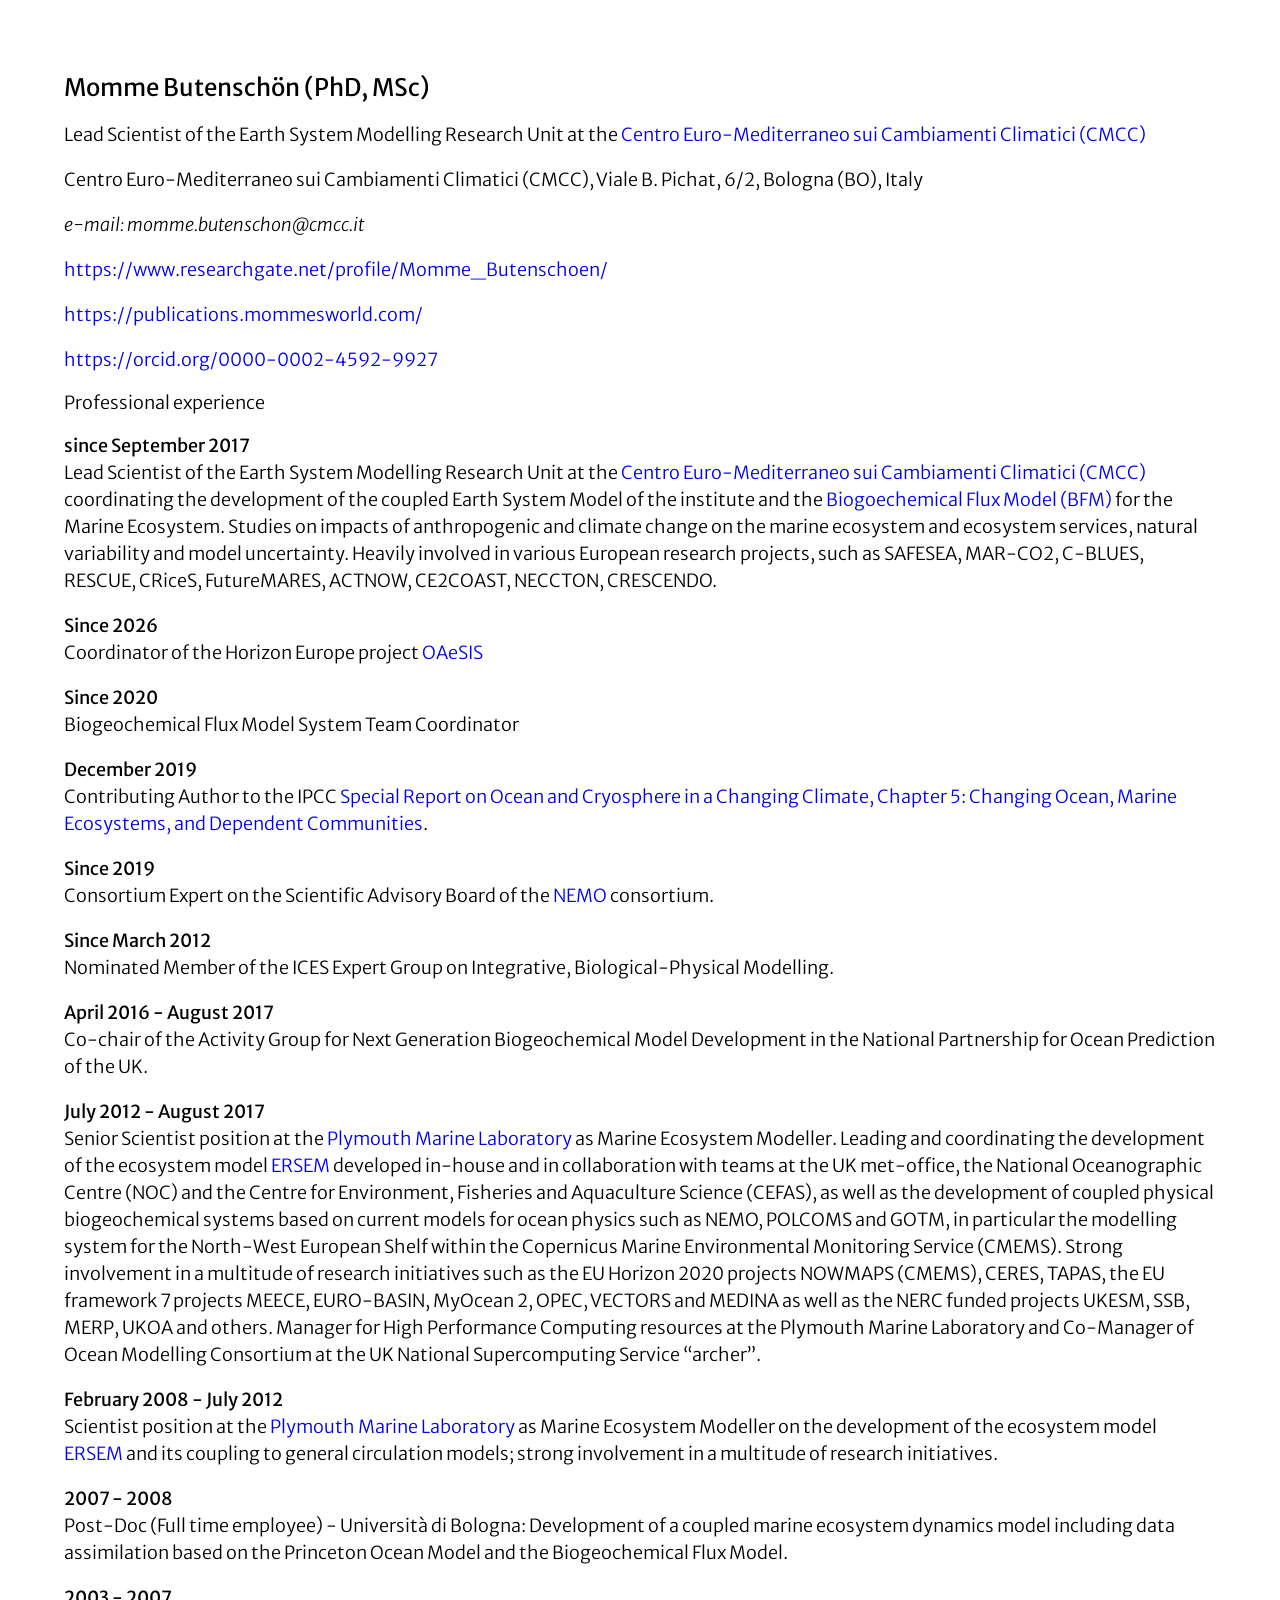
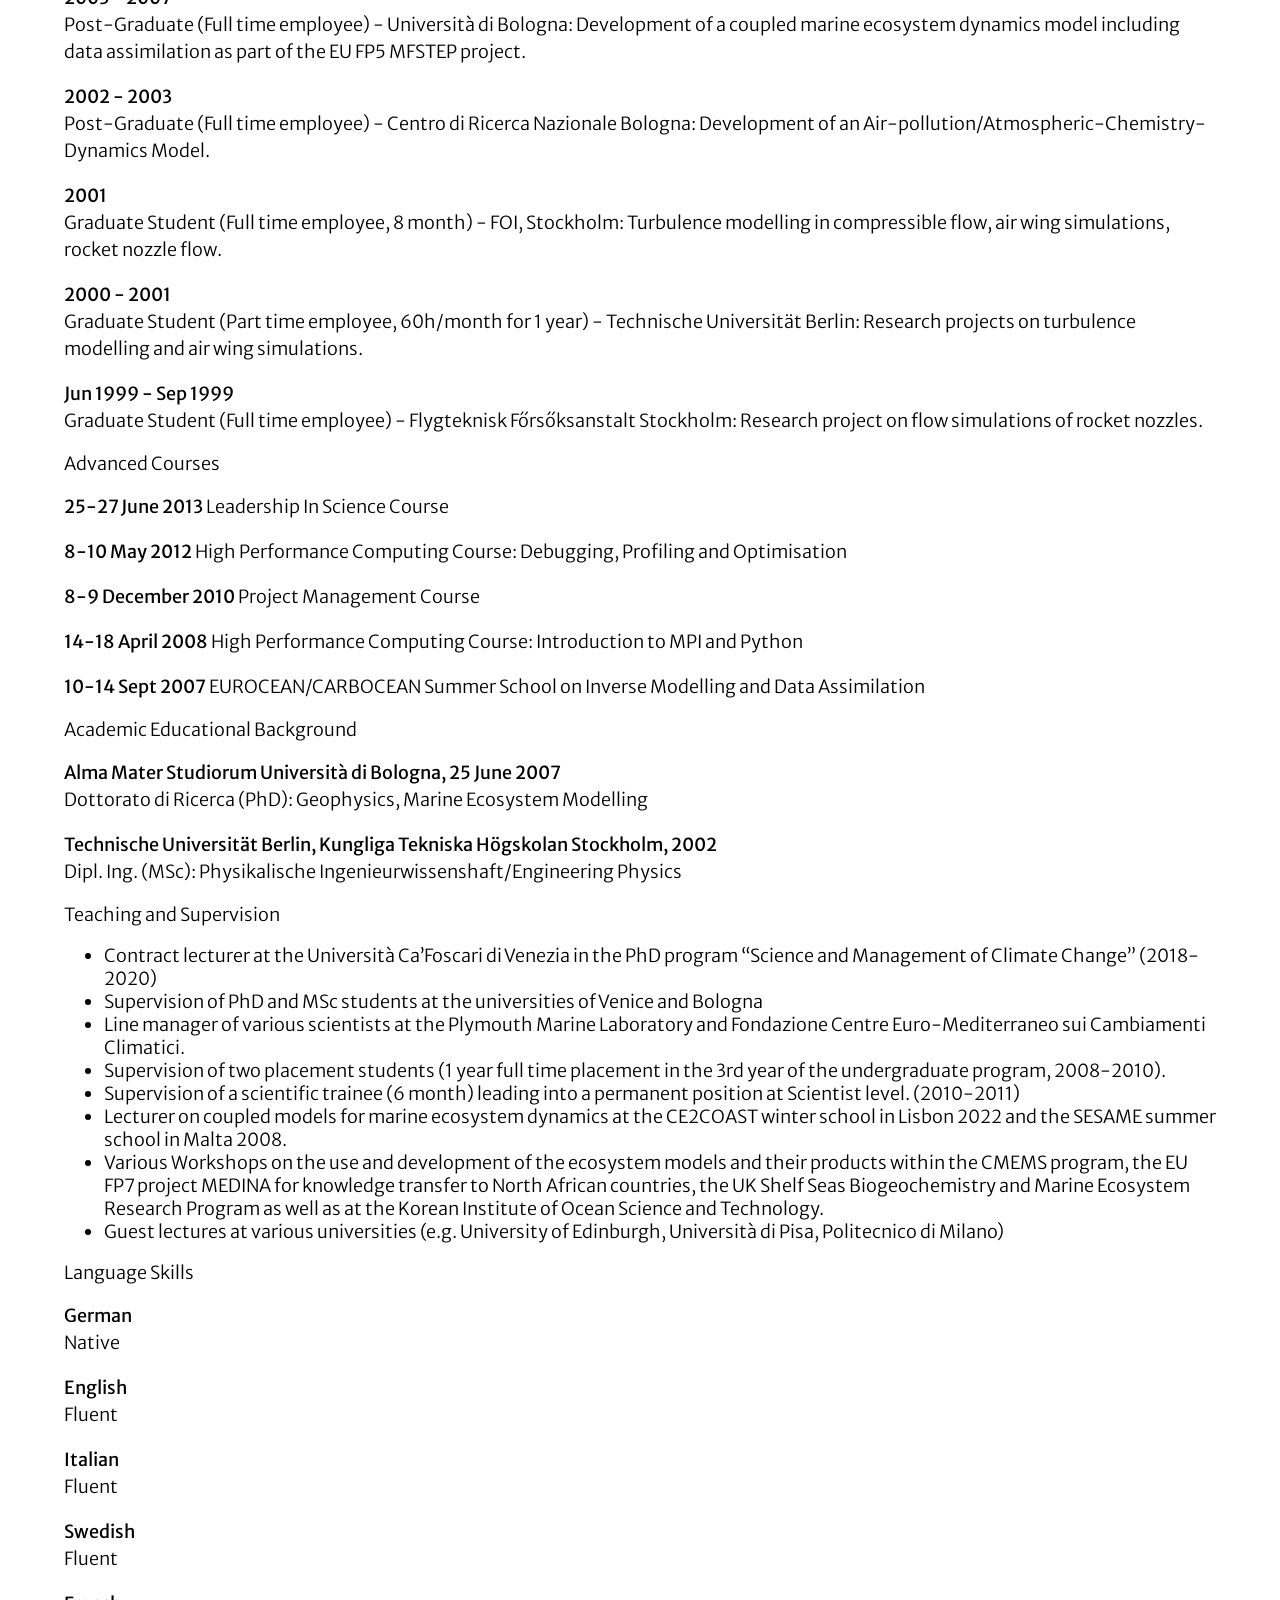
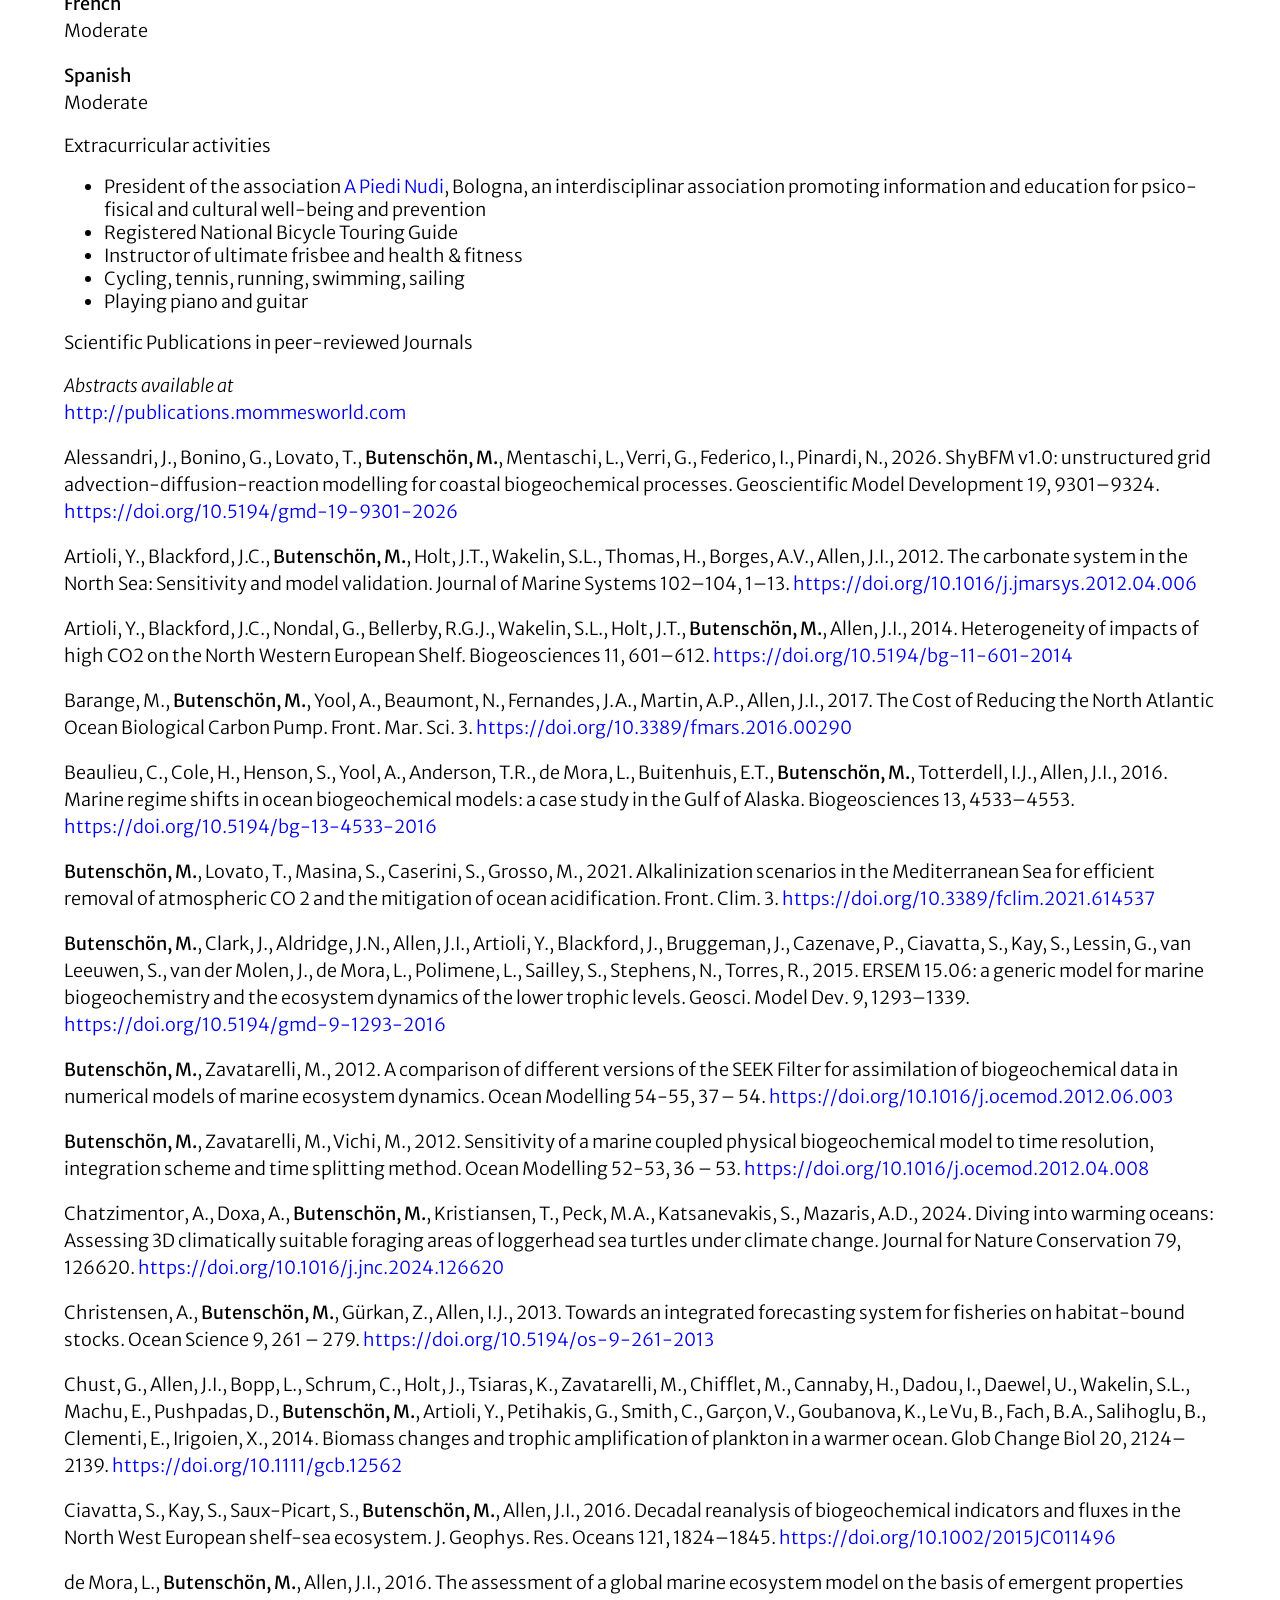
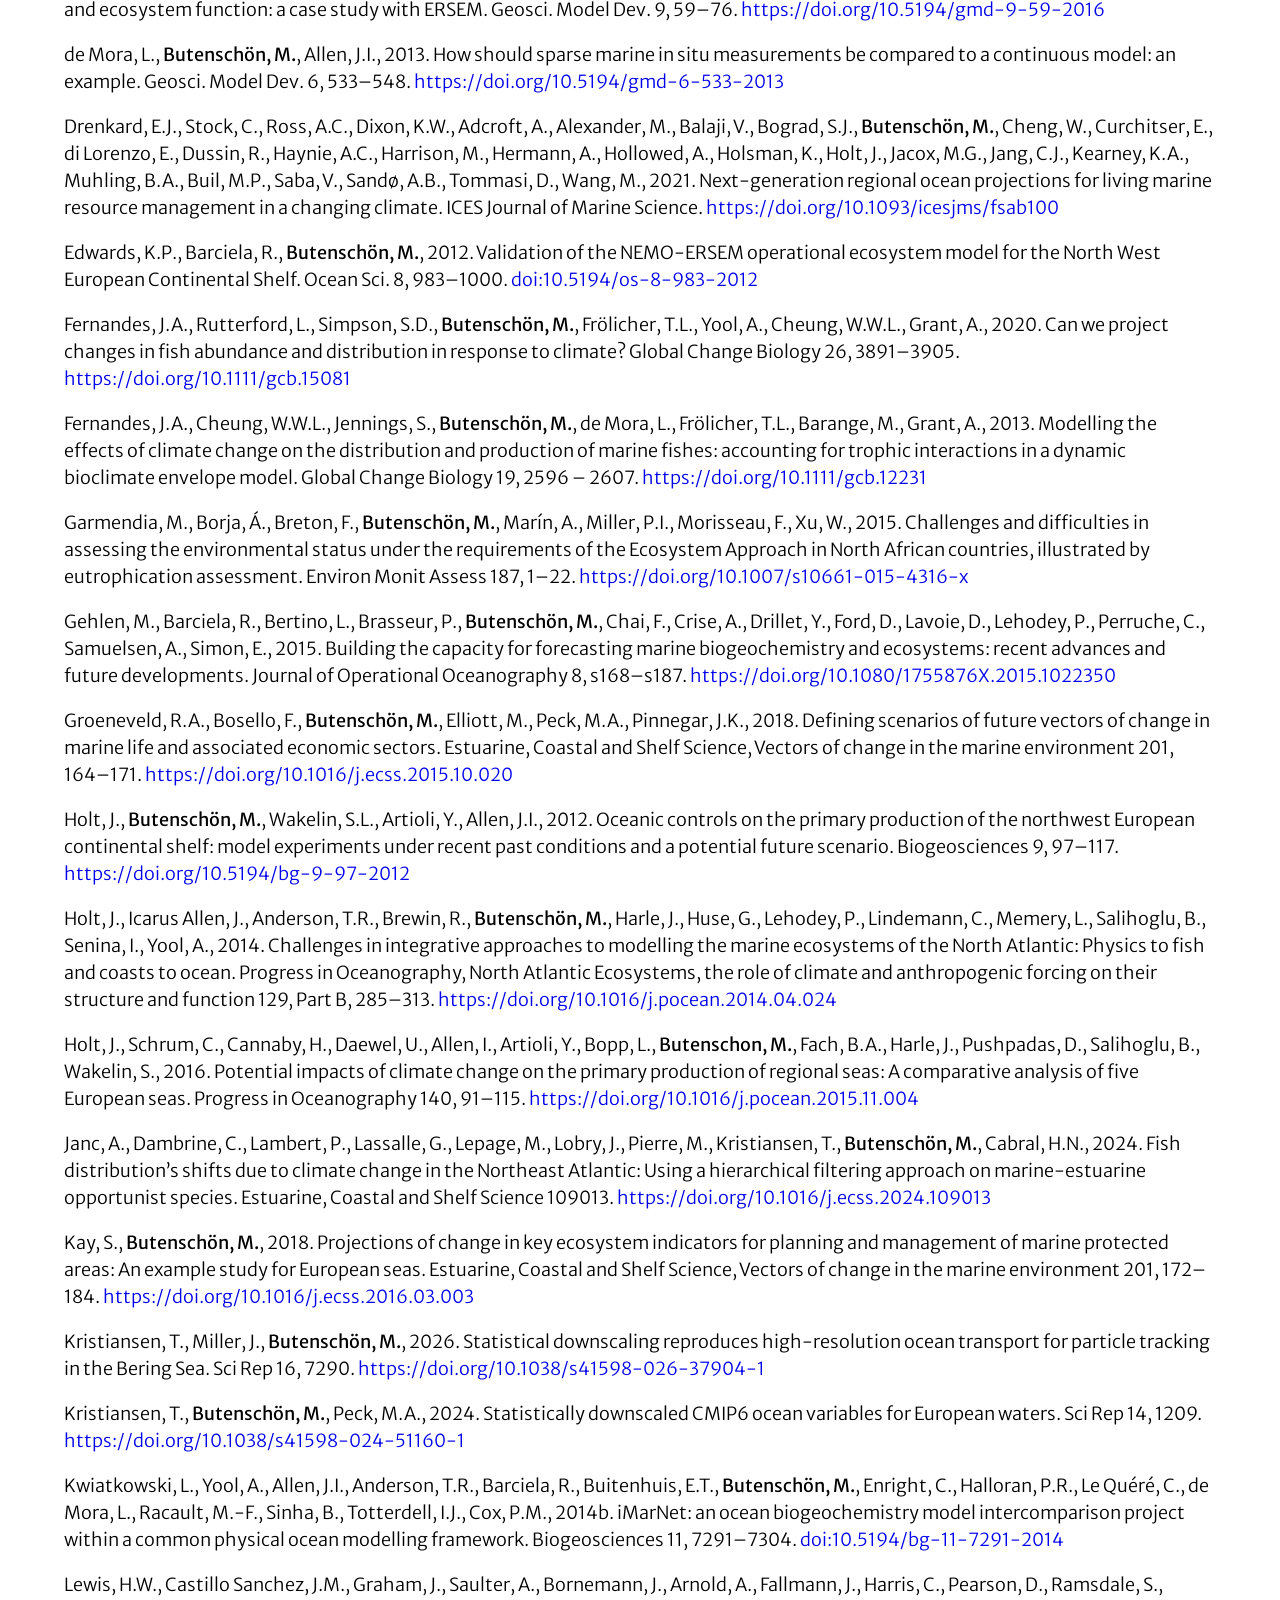
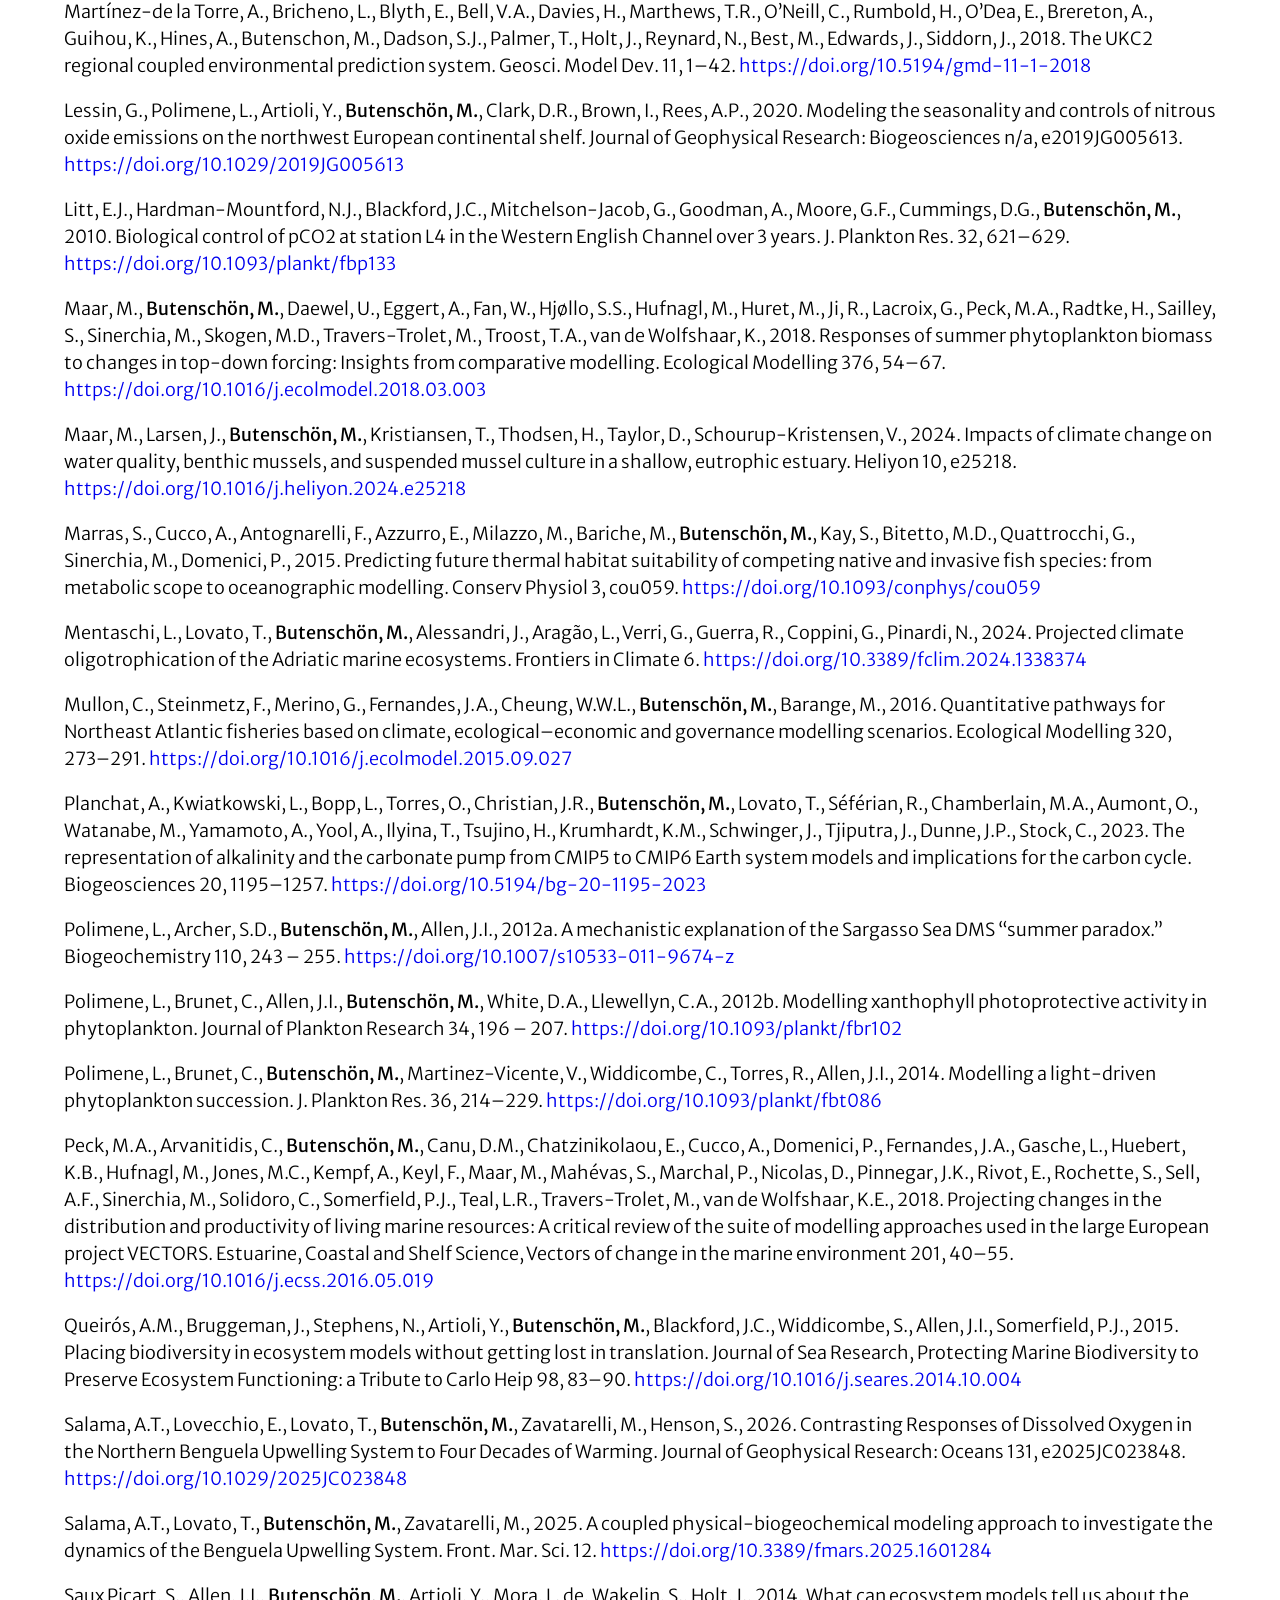
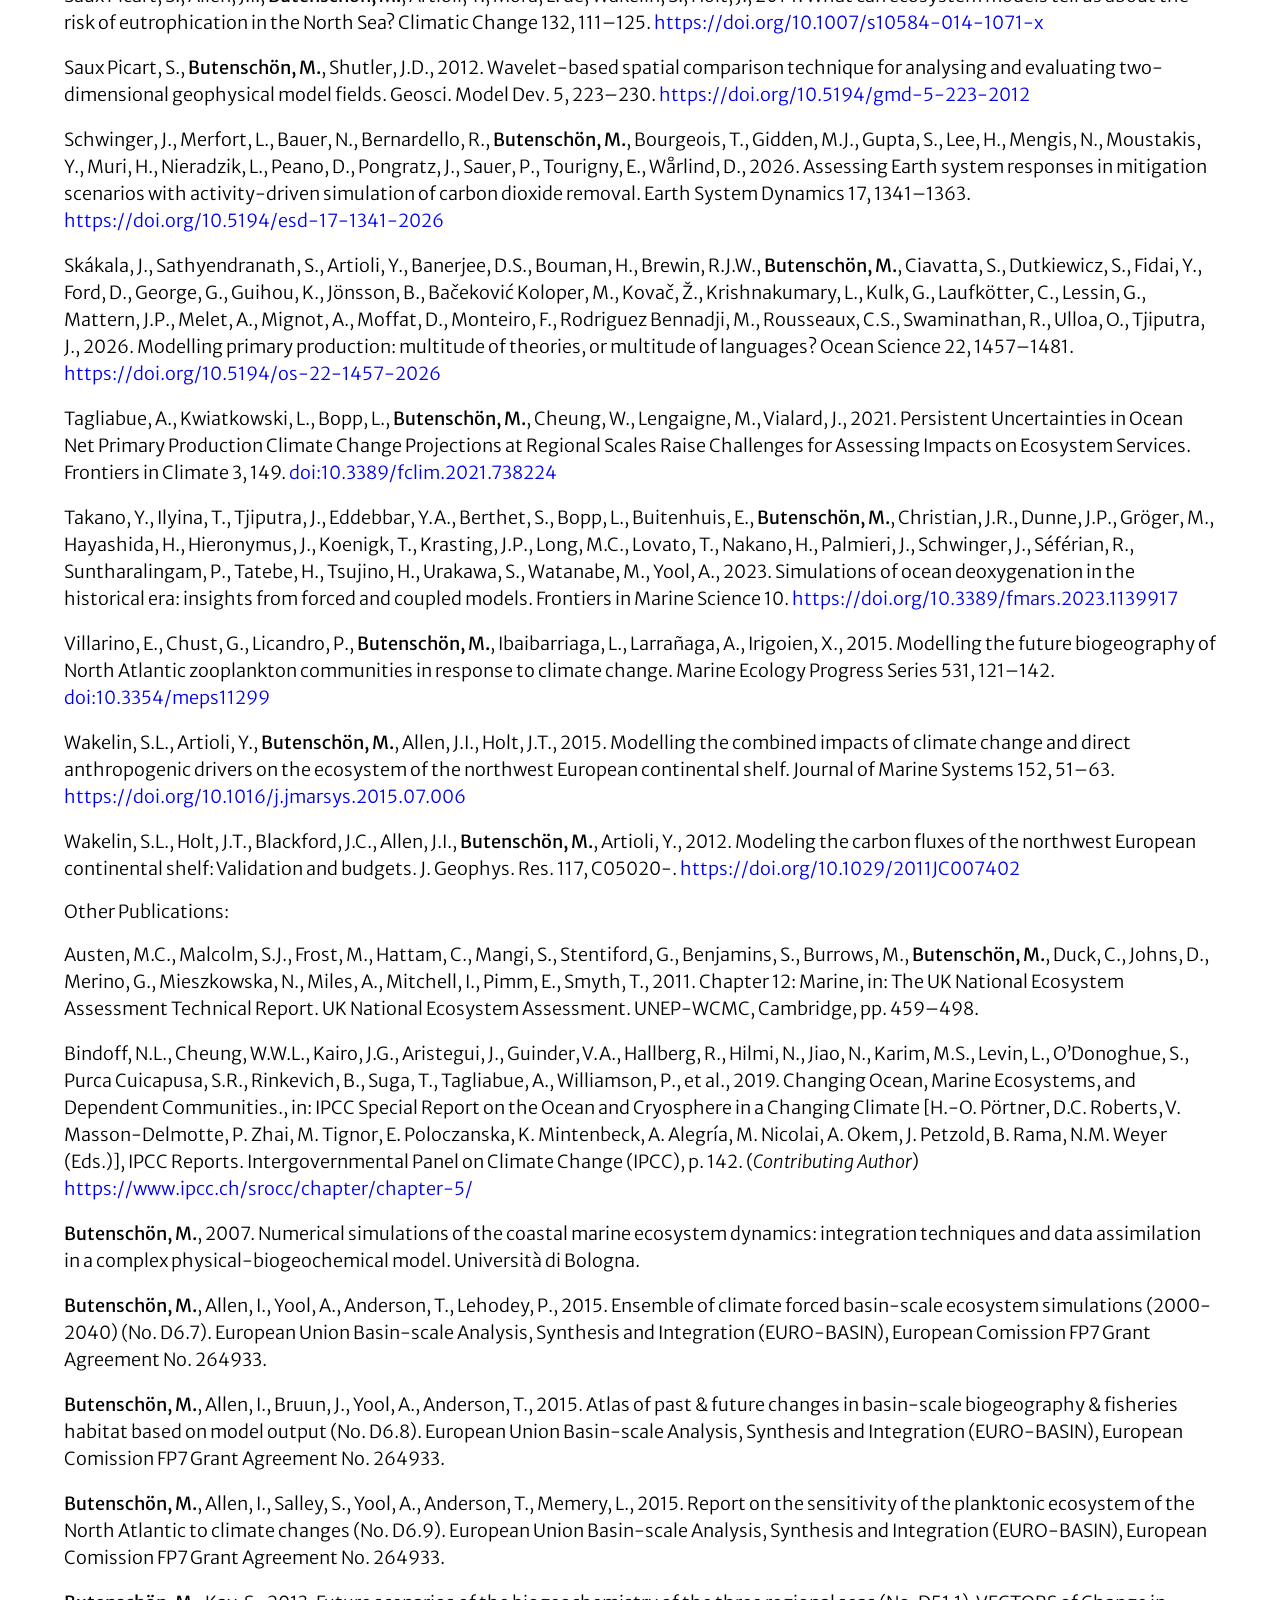
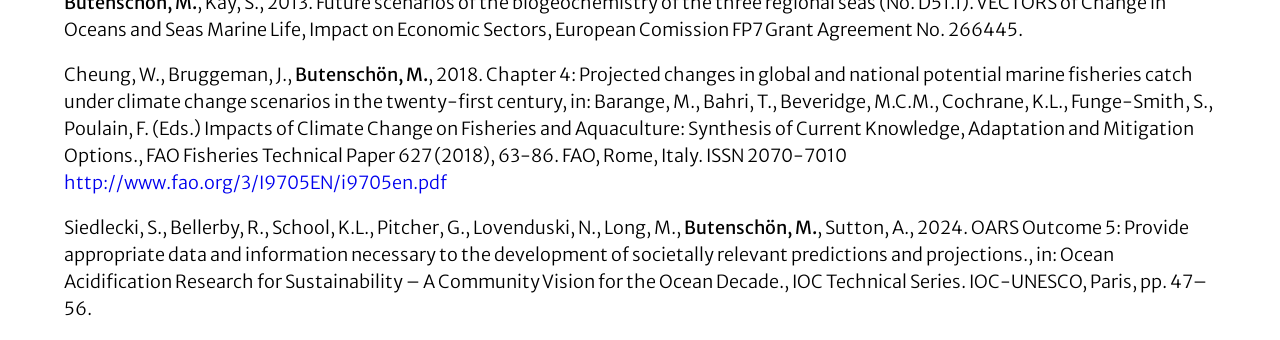
==== commit d8ec98ed: "Some fixes." ====
--- a/index.html
+++ b/index.html
@@ -53,7 +53,7 @@
 href="http://bfm-community.eu/">Biogoechemical Flux Model (BFM)</a> for
 the Marine Ecosystem. Studies on impacts of anthropogenic and climate
 change on the marine ecosystem and ecosystem services, natural
-variability and model uncertainty. Heavily involved in various Euroepean
+variability and model uncertainty. Heavily involved in various European
 research projects, such as SAFESEA, MAR-CO2, C-BLUES, RESCUE, CRiceS,
 FutureMARES, ACTNOW, CE2COAST, NECCTON, CRESCENDO.</p>
 <p><strong>Since 2026</strong><br />
@@ -61,14 +61,14 @@
 href="https://oaesis.eu/">OAeSIS</a></p>
 <p><strong>Since 2020</strong><br />
 Biogeochemical Flux Model System Team Coordinator</p>
-<p><strong>Dicembre 2019</strong><br />
+<p><strong>December 2019</strong><br />
 Contributing Author to the IPCC <a
 href="https://www.ipcc.ch/srocc/chapter/chapter-5/">Special Report on
 Ocean and Cryosphere in a Changing Climate, Chapter 5: Changing Ocean,
 Marine Ecosystems, and Dependent Communities</a>.</p>
 <p><strong>Since 2019</strong><br />
 Consortium Expert on the Scientific Advisory Board of the <a
-href="https://www.nemo-ocean.eu/">NEMO</a> constortium.</p>
+href="https://www.nemo-ocean.eu/">NEMO</a> consortium.</p>
 <p><strong>Since March 2012</strong><br />
 Nominated Member of the ICES Expert Group on Integrative,
 Biological-Physical Modelling.</p>
@@ -105,7 +105,7 @@
 <p><strong>2007 - 2008</strong><br />
 Post-Doc (Full time employee) - Università di Bologna: Development of a
 coupled marine ecosystem dynamics model including data assimilation
-based on the Princeton Ocean Model and the Biogoechemical Flux
+based on the Princeton Ocean Model and the Biogeochemical Flux
 Model.</p>
 <p><strong>2003 - 2007</strong><br />
 Post-Graduate (Full time employee) - Università di Bologna: Development
@@ -130,7 +130,7 @@
 <p><strong>25-27 June 2013</strong> Leadership In Science Course</p>
 <p><strong>8-10 May 2012</strong> High Performance Computing Course:
 Debugging, Profiling and Optimisation</p>
-<p><strong>8-9 Decemeber 2010</strong> Project Management Course</p>
+<p><strong>8-9 December 2010</strong> Project Management Course</p>
 <p><strong>14-18 April 2008</strong> High Performance Computing Course:
 Introduction to MPI and Python</p>
 <p><strong>10-14 Sept 2007</strong> EUROCEAN/CARBOCEAN Summer School on
@@ -148,11 +148,10 @@
 <ul>
 <li>Contract lecturer at the Università Ca’Foscari di Venezia in the PhD
 program “Science and Management of Climate Change” (2018-2020)</li>
-<li>Supervision of PhD and MSc students at the universties of Venice and
-Bologna</li>
+<li>Supervision of PhD and MSc students at the universities of Venice
+and Bologna</li>
 <li>Line manager of various scientists at the Plymouth Marine Laboratory
-and Fondazione Centre Euro-Mediterraneo sui Cambiamenti
-Climaticiti.</li>
+and Fondazione Centre Euro-Mediterraneo sui Cambiamenti Climatici.</li>
 <li>Supervision of two placement students (1 year full time placement in
 the 3rd year of the undergraduate program, 2008-2010).</li>
 <li>Supervision of a scientific trainee (6 month) leading into a
@@ -246,12 +245,6 @@
 Ocean Modelling 54-55, 37 – 54. <a
 href="https://doi.org/10.1016/j.ocemod.2012.06.003"
 class="uri">https://doi.org/10.1016/j.ocemod.2012.06.003</a></p>
-<p><strong>Butenschön, M.</strong>, Lovato, T., Masina, S., Caserini,
-S., Grosso, M., 2021. Alkalinization Scenarios in the Mediterranean Sea
-for Efficient Removal of Atmospheric CO2 and the Mitigation of Ocean
-Acidification. Front. Clim. 3. <a
-href="https://doi.org/10.3389/fclim.2021.614537"
-class="uri">https://doi.org/10.3389/fclim.2021.614537</a></p>
 <p><strong>Butenschön, M.</strong>, Zavatarelli, M., Vichi, M., 2012.
 Sensitivity of a marine coupled physical biogeochemical model to time
 resolution, integration scheme and time splitting method. Ocean
@@ -407,7 +400,7 @@
 Model Dev. 11, 1–42. <a href="https://doi.org/10.5194/gmd-11-1-2018"
 class="uri">https://doi.org/10.5194/gmd-11-1-2018</a></p>
 <p>Lessin, G., Polimene, L., Artioli, Y., <strong>Butenschön,
-M.</strong>, Clark, D.R., Brown, I., Rees, A.P., n.d. Modeling the
+M.</strong>, Clark, D.R., Brown, I., Rees, A.P., 2020. Modeling the
 seasonality and controls of nitrous oxide emissions on the northwest
 European continental shelf. Journal of Geophysical Research:
 Biogeosciences n/a, e2019JG005613. <a
@@ -443,7 +436,9 @@
 <p>Mentaschi, L., Lovato, T., <strong>Butenschön, M.</strong>,
 Alessandri, J., Aragão, L., Verri, G., Guerra, R., Coppini, G., Pinardi,
 N., 2024. Projected climate oligotrophication of the Adriatic marine
-ecosystems. Frontiers in Climate 6.</p>
+ecosystems. Frontiers in Climate 6. <a
+href="https://doi.org/10.3389/fclim.2024.1338374"
+class="uri">https://doi.org/10.3389/fclim.2024.1338374</a></p>
 <p>Mullon, C., Steinmetz, F., Merino, G., Fernandes, J.A., Cheung,
 W.W.L., <strong>Butenschön, M.</strong>, Barange, M., 2016. Quantitative
 pathways for Northeast Atlantic fisheries based on climate,
@@ -536,12 +531,6 @@
 production: multitude of theories, or multitude of languages? Ocean
 Science 22, 1457–1481. <a href="https://doi.org/10.5194/os-22-1457-2026"
 class="uri">https://doi.org/10.5194/os-22-1457-2026</a></p>
-<p>Villarino, E., Chust, G., Licandro, P., <strong>Butenschön,
-M.</strong>, Ibaibarriaga, L., Larrañaga, A., Irigoien, X., 2015.
-Modelling the future biogeography of North Atlantic zooplankton
-communities in response to climate change. Marine Ecology Progress
-Series 531, 121–142. <a href="https://doi.org/10.3354/meps11299"
-class="uri">https://doi.org/10.3354/meps11299</a></p>
 <p>Tagliabue, A., Kwiatkowski, L., Bopp, L., <strong>Butenschön,
 M.</strong>, Cheung, W., Lengaigne, M., Vialard, J., 2021. Persistent
 Uncertainties in Ocean Net Primary Production Climate Change Projections
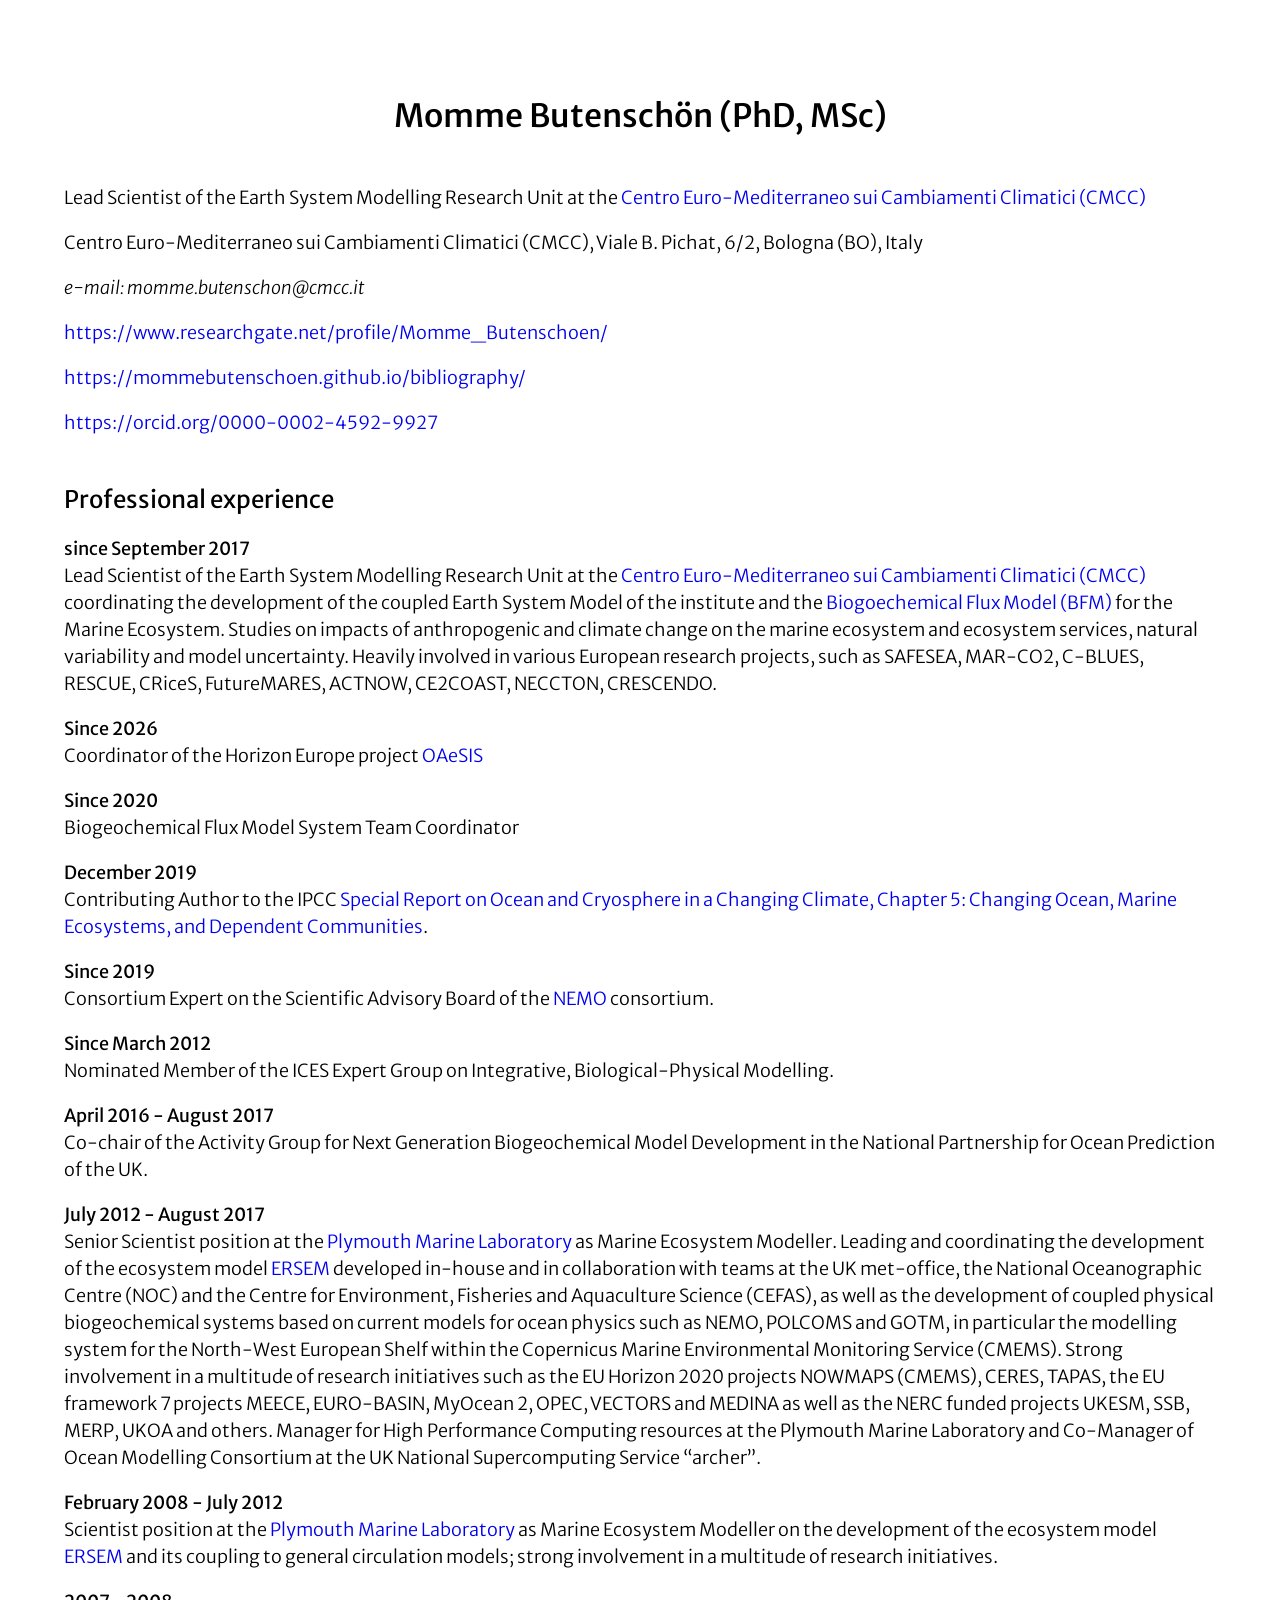
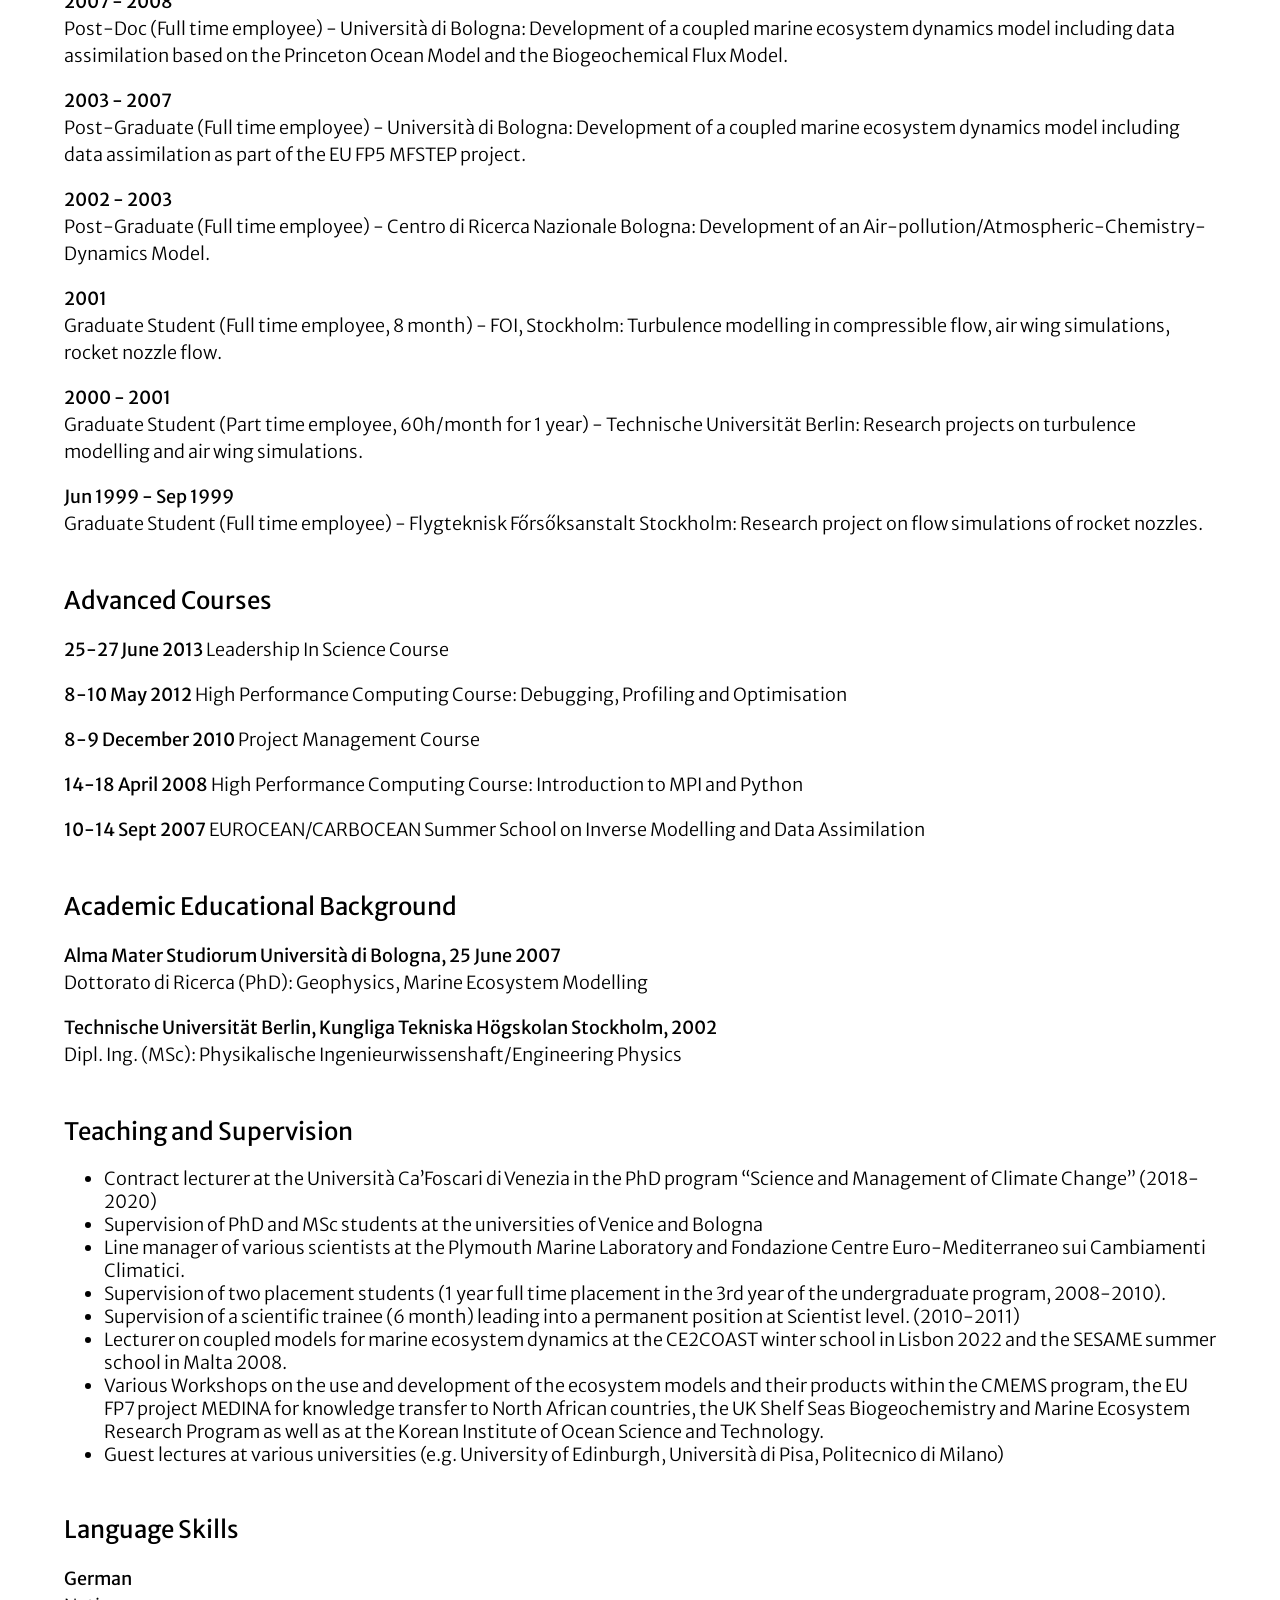
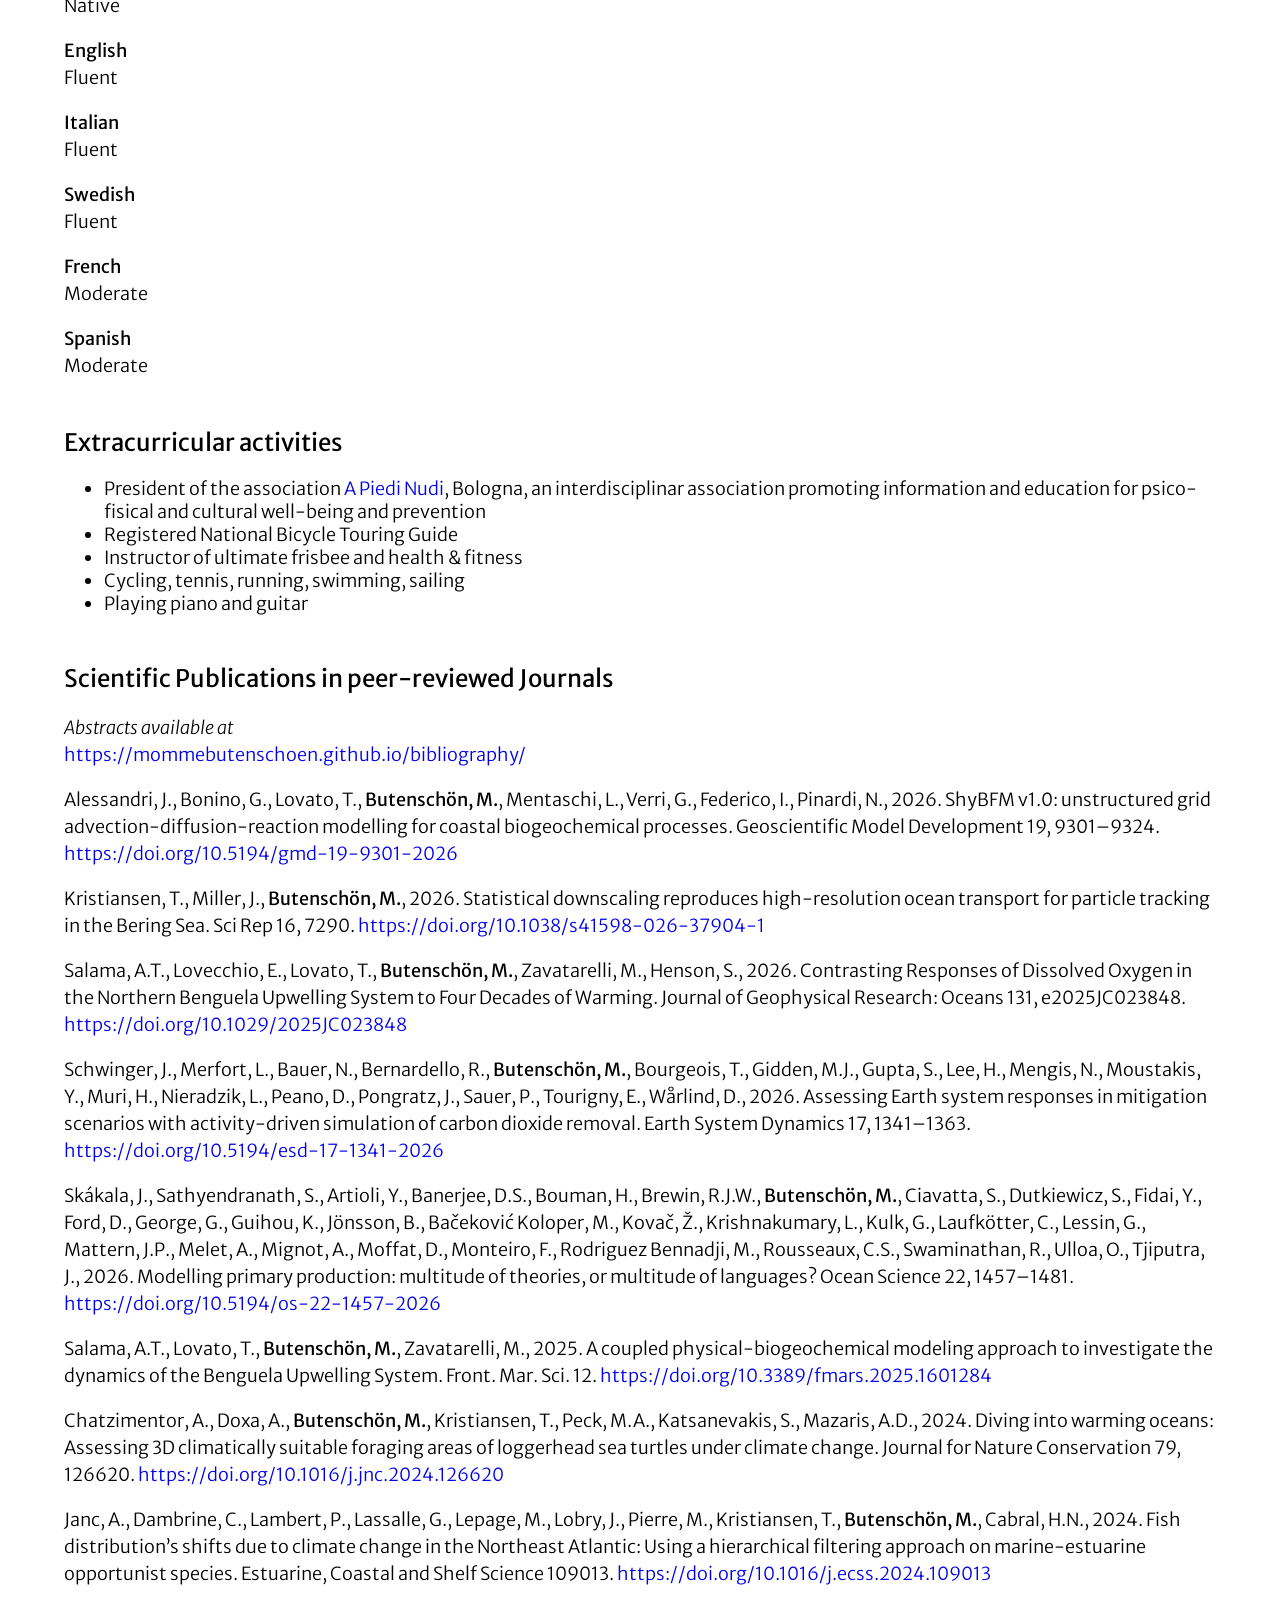
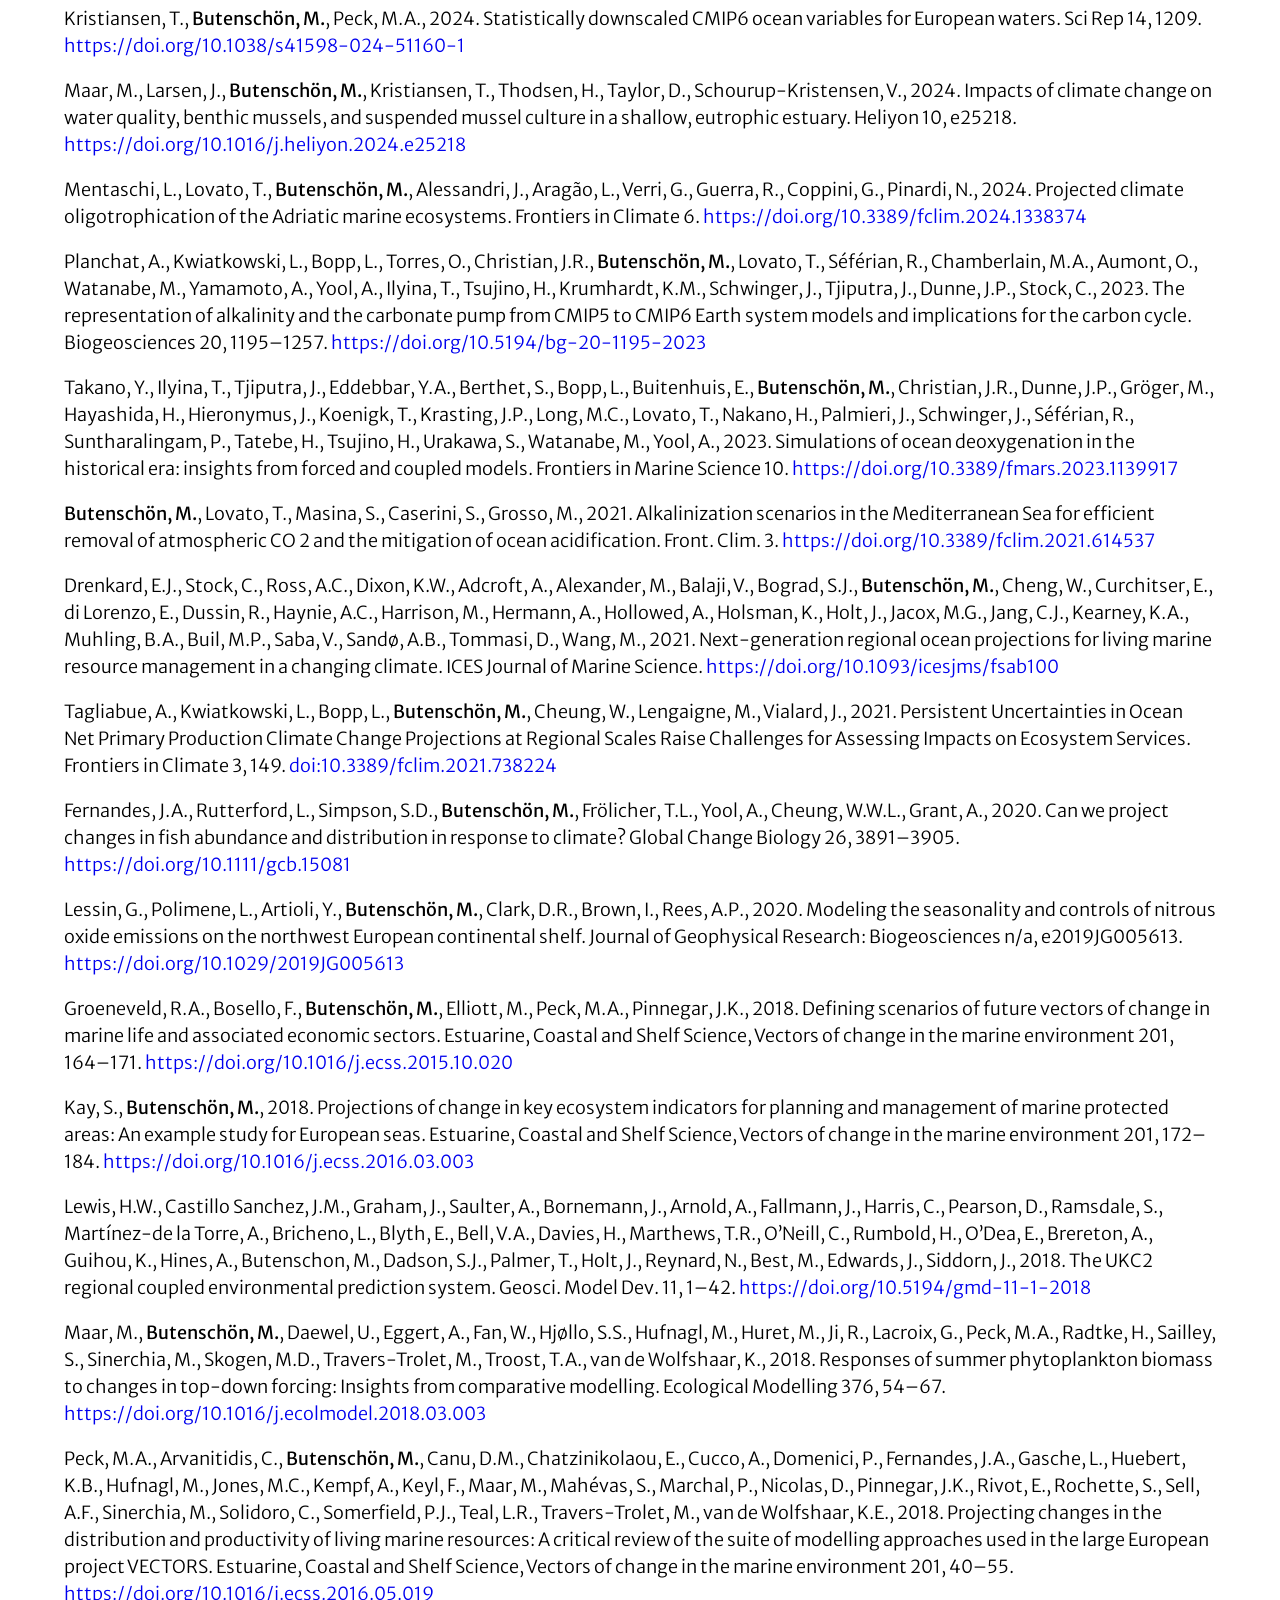
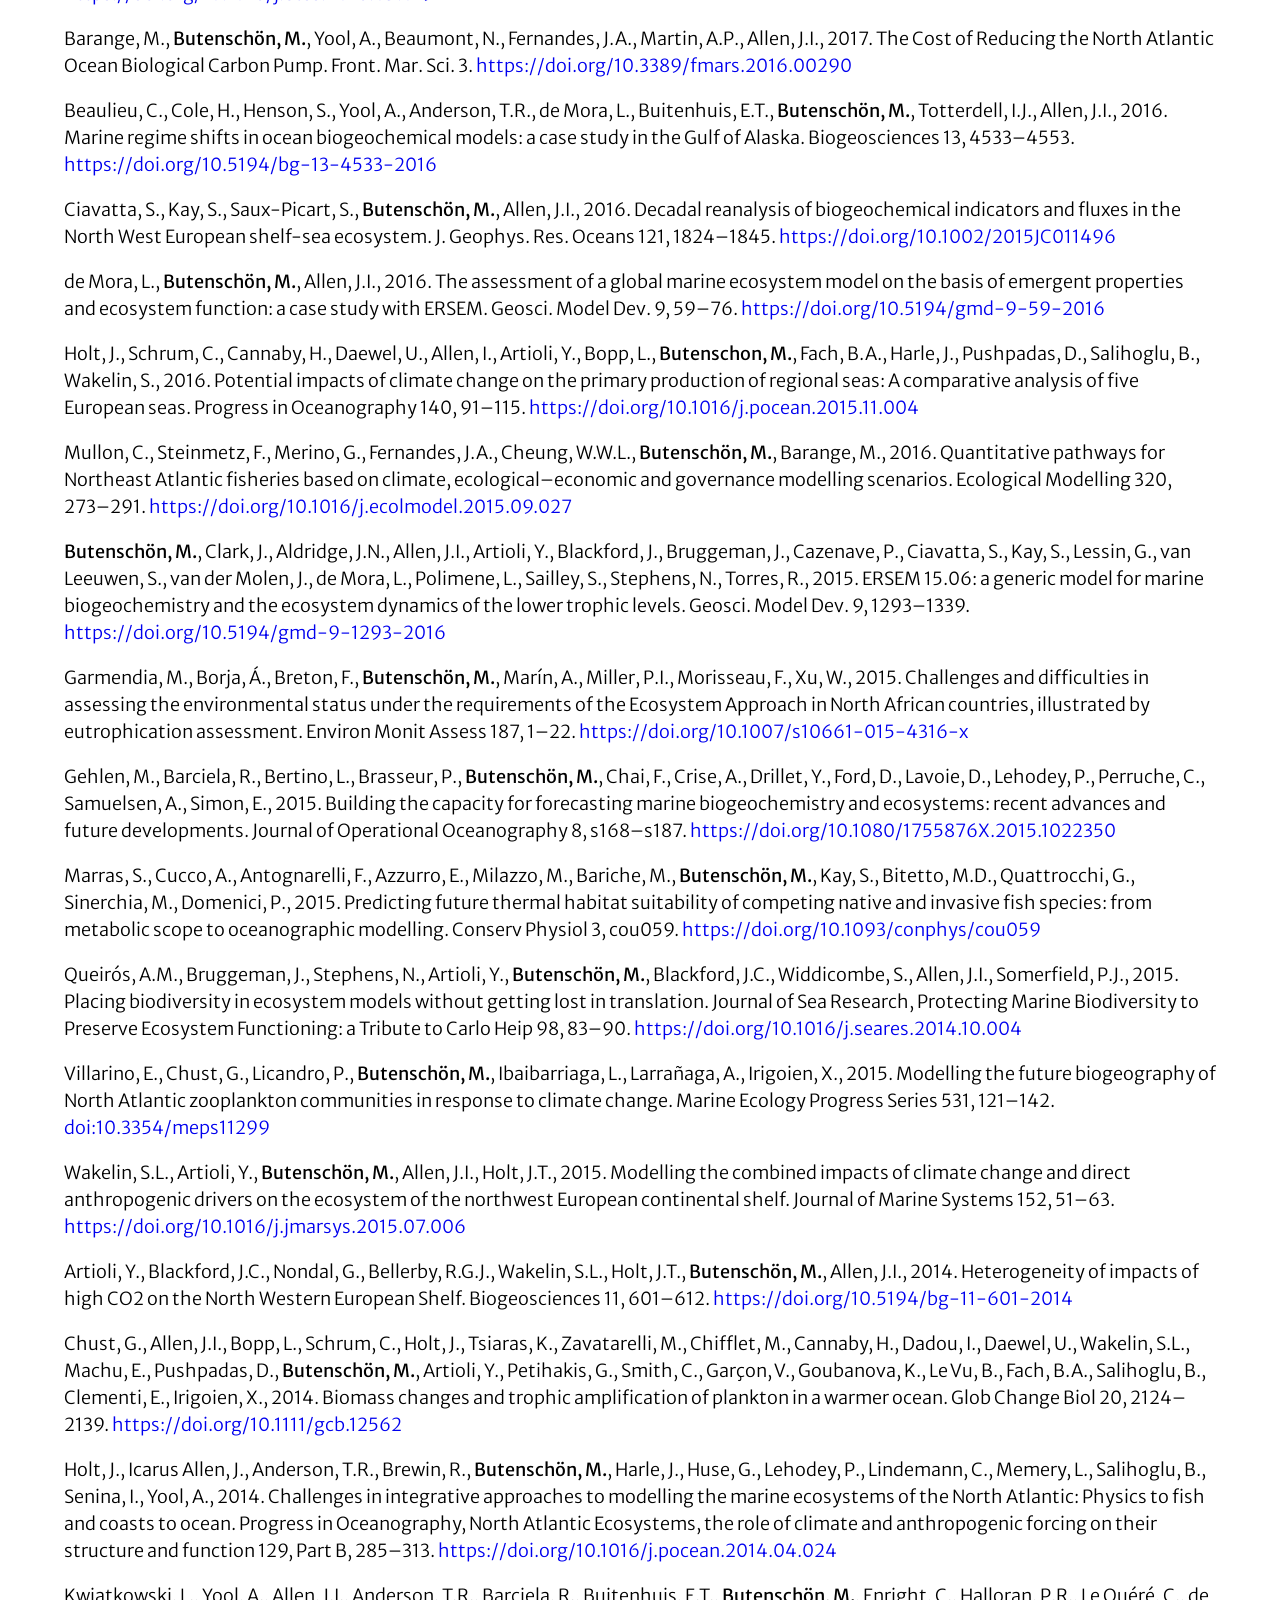
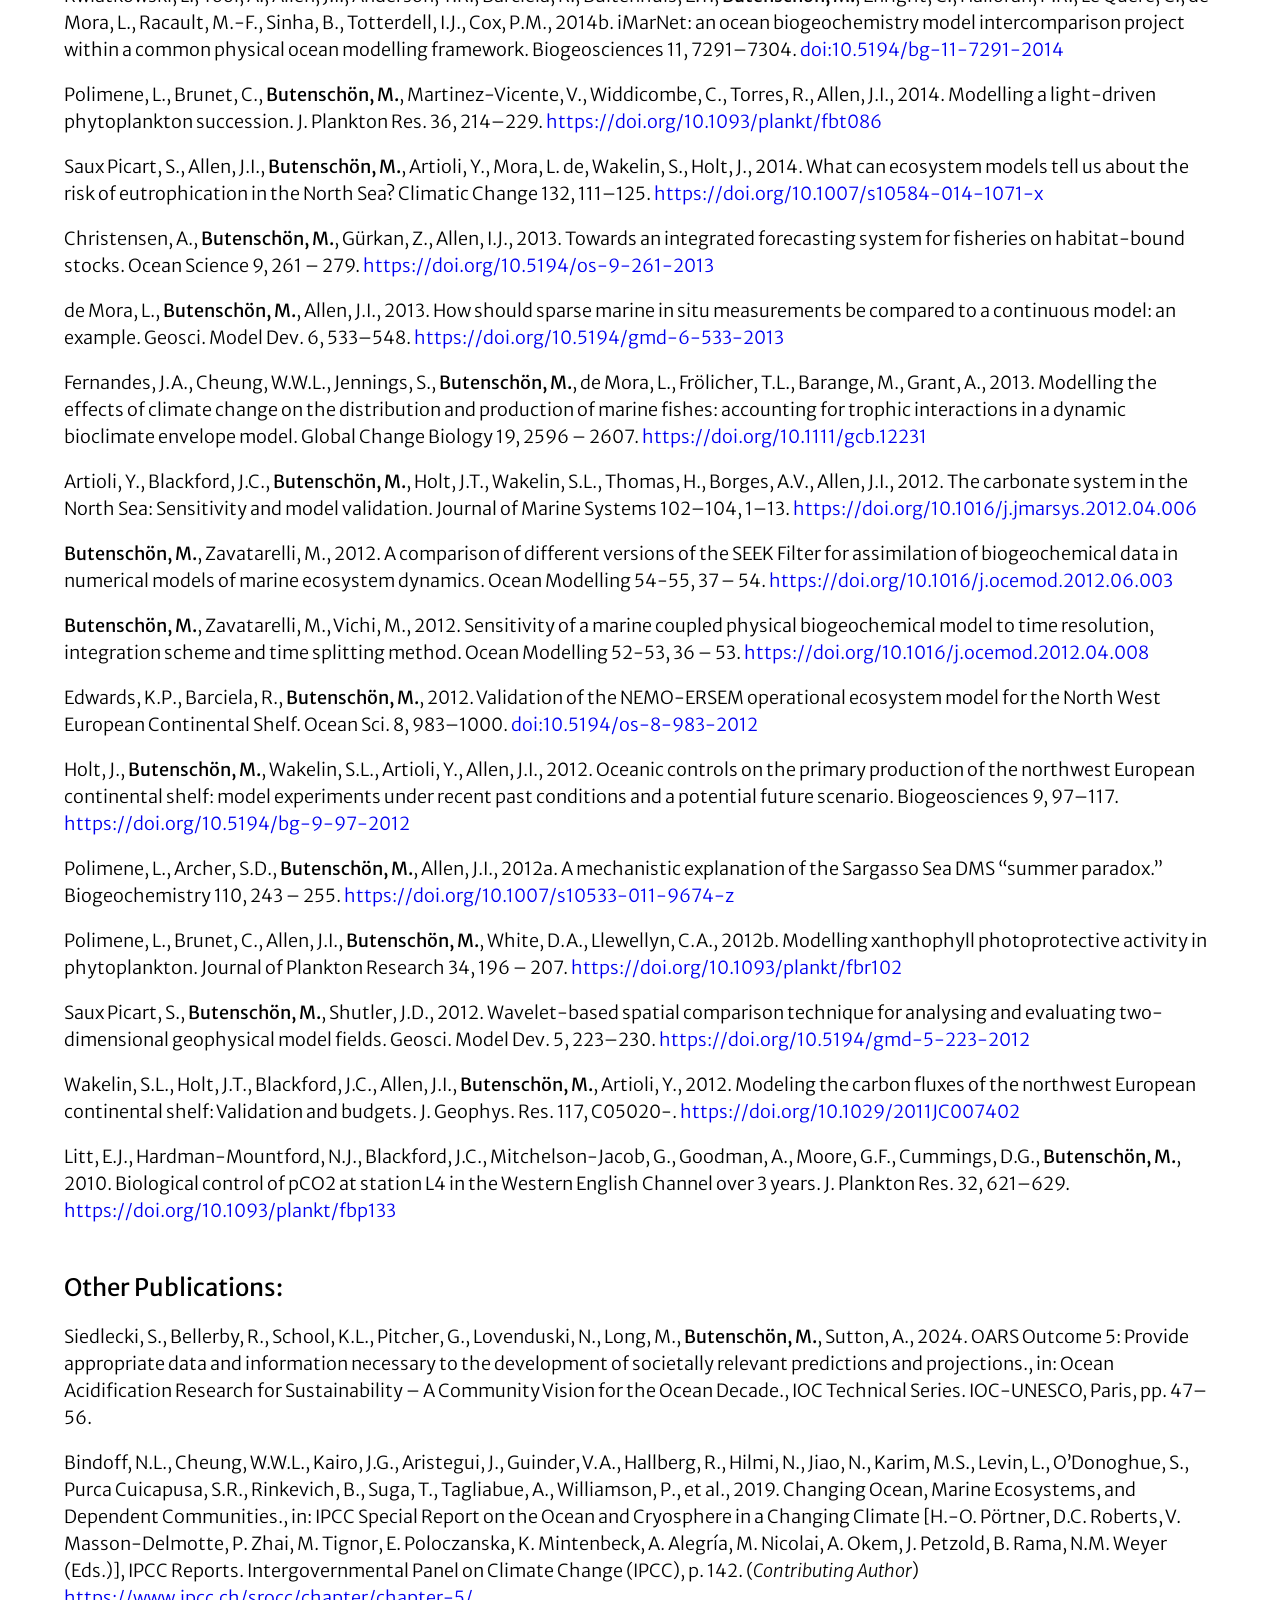
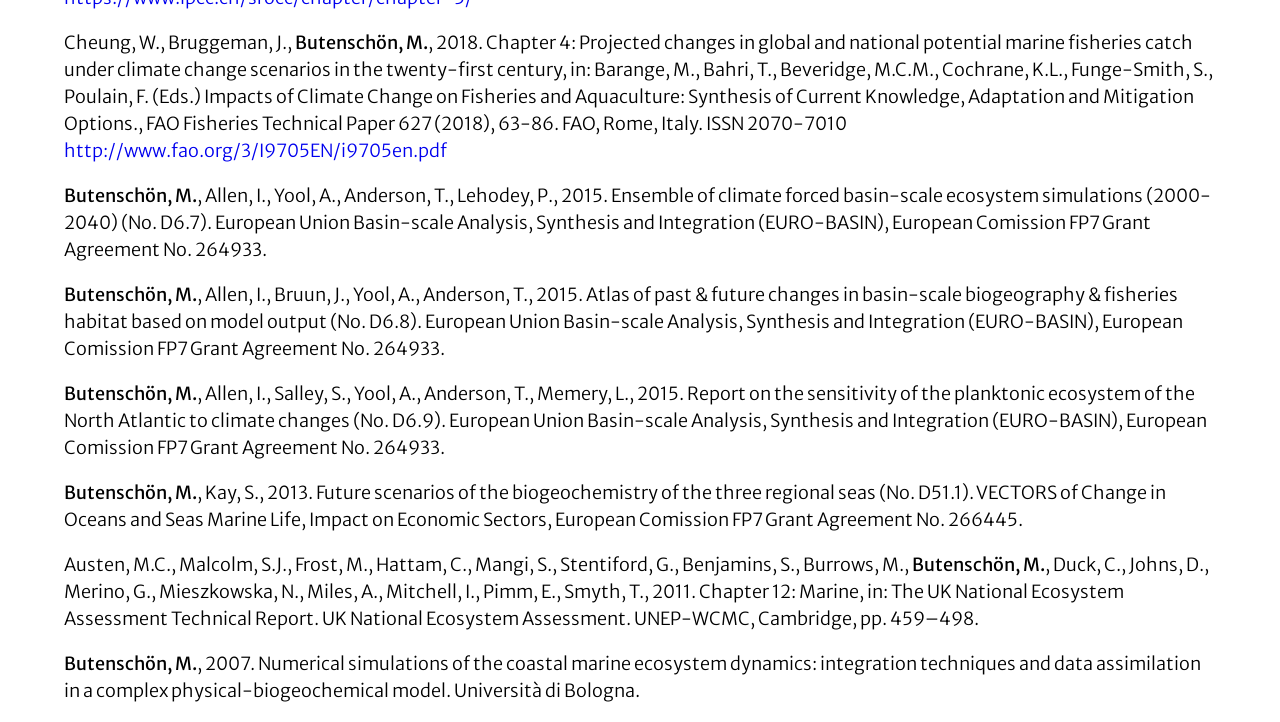
==== commit 32ee4963: "Corrected abstract book URL and reordered publications by year." ====
--- a/index.html
+++ b/index.html
@@ -40,8 +40,8 @@
 <p><em>e-mail: momme.butenschon@cmcc.it</em></p>
 <p><a href="https://www.researchgate.net/profile/Momme_Butenschoen/"
 class="uri">https://www.researchgate.net/profile/Momme_Butenschoen/</a></p>
-<p><a href="https://publications.mommesworld.com/"
-class="uri">https://publications.mommesworld.com/</a></p>
+<p><a href="https://mommebutenschoen.github.io/bibliography/"
+class="uri">https://mommebutenschoen.github.io/bibliography/</a></p>
 <p><a href="https://orcid.org/0000-0002-4592-9927"
 class="uri">https://orcid.org/0000-0002-4592-9927</a></p>
 <h2 id="professional-experience">Professional experience</h2>
@@ -194,325 +194,25 @@
 <h2 id="scientific-publications-in-peer-reviewed-journals">Scientific
 Publications in peer-reviewed Journals</h2>
 <p><em>Abstracts available at</em><br />
-<a href="http://publications.mommesworld.com"
-class="uri">http://publications.mommesworld.com</a></p>
+<a href="https://mommebutenschoen.github.io/bibliography/"
+class="uri">https://mommebutenschoen.github.io/bibliography/</a></p>
 <p>Alessandri, J., Bonino, G., Lovato, T., <strong>Butenschön,
 M.</strong>, Mentaschi, L., Verri, G., Federico, I., Pinardi, N., 2026.
 ShyBFM v1.0: unstructured grid advection-diffusion-reaction modelling
 for coastal biogeochemical processes. Geoscientific Model Development
 19, 9301–9324. <a href="https://doi.org/10.5194/gmd-19-9301-2026"
 class="uri">https://doi.org/10.5194/gmd-19-9301-2026</a></p>
-<p>Artioli, Y., Blackford, J.C., <strong>Butenschön, M.</strong>, Holt,
-J.T., Wakelin, S.L., Thomas, H., Borges, A.V., Allen, J.I., 2012. The
-carbonate system in the North Sea: Sensitivity and model validation.
-Journal of Marine Systems 102–104, 1–13. <a
-href="https://doi.org/10.1016/j.jmarsys.2012.04.006"
-class="uri">https://doi.org/10.1016/j.jmarsys.2012.04.006</a></p>
-<p>Artioli, Y., Blackford, J.C., Nondal, G., Bellerby, R.G.J., Wakelin,
-S.L., Holt, J.T., <strong>Butenschön, M.</strong>, Allen, J.I., 2014.
-Heterogeneity of impacts of high CO2 on the North Western European
-Shelf. Biogeosciences 11, 601–612. <a
-href="https://doi.org/10.5194/bg-11-601-2014"
-class="uri">https://doi.org/10.5194/bg-11-601-2014</a></p>
-<p>Barange, M., <strong>Butenschön, M.</strong>, Yool, A., Beaumont, N.,
-Fernandes, J.A., Martin, A.P., Allen, J.I., 2017. The Cost of Reducing
-the North Atlantic Ocean Biological Carbon Pump. Front. Mar. Sci. 3. <a
-href="https://doi.org/10.3389/fmars.2016.00290"
-class="uri">https://doi.org/10.3389/fmars.2016.00290</a></p>
-<p>Beaulieu, C., Cole, H., Henson, S., Yool, A., Anderson, T.R., de
-Mora, L., Buitenhuis, E.T., <strong>Butenschön, M.</strong>, Totterdell,
-I.J., Allen, J.I., 2016. Marine regime shifts in ocean biogeochemical
-models: a case study in the Gulf of Alaska. Biogeosciences 13,
-4533–4553. <a href="https://doi.org/10.5194/bg-13-4533-2016"
-class="uri">https://doi.org/10.5194/bg-13-4533-2016</a></p>
-<p><strong>Butenschön, M.</strong>, Lovato, T., Masina, S., Caserini,
-S., Grosso, M., 2021. Alkalinization scenarios in the Mediterranean Sea
-for efficient removal of atmospheric CO 2 and the mitigation of ocean
-acidification. Front. Clim. 3. <a
-href="https://doi.org/10.3389/fclim.2021.614537"
-class="uri">https://doi.org/10.3389/fclim.2021.614537</a></p>
-<p><strong>Butenschön, M.</strong>, Clark, J., Aldridge, J.N., Allen,
-J.I., Artioli, Y., Blackford, J., Bruggeman, J., Cazenave, P., Ciavatta,
-S., Kay, S., Lessin, G., van Leeuwen, S., van der Molen, J., de Mora,
-L., Polimene, L., Sailley, S., Stephens, N., Torres, R., 2015. ERSEM
-15.06: a generic model for marine biogeochemistry and the ecosystem
-dynamics of the lower trophic levels. Geosci. Model Dev. 9, 1293–1339.
-<a href="https://doi.org/10.5194/gmd-9-1293-2016"
-class="uri">https://doi.org/10.5194/gmd-9-1293-2016</a></p>
-<p><strong>Butenschön, M.</strong>, Zavatarelli, M., 2012. A comparison
-of different versions of the SEEK Filter for assimilation of
-biogeochemical data in numerical models of marine ecosystem dynamics.
-Ocean Modelling 54-55, 37 – 54. <a
-href="https://doi.org/10.1016/j.ocemod.2012.06.003"
-class="uri">https://doi.org/10.1016/j.ocemod.2012.06.003</a></p>
-<p><strong>Butenschön, M.</strong>, Zavatarelli, M., Vichi, M., 2012.
-Sensitivity of a marine coupled physical biogeochemical model to time
-resolution, integration scheme and time splitting method. Ocean
-Modelling 52-53, 36 – 53. <a
-href="https://doi.org/10.1016/j.ocemod.2012.04.008"
-class="uri">https://doi.org/10.1016/j.ocemod.2012.04.008</a></p>
-<p>Chatzimentor, A., Doxa, A., <strong>Butenschön, M.</strong>,
-Kristiansen, T., Peck, M.A., Katsanevakis, S., Mazaris, A.D., 2024.
-Diving into warming oceans: Assessing 3D climatically suitable foraging
-areas of loggerhead sea turtles under climate change. Journal for Nature
-Conservation 79, 126620. <a
-href="https://doi.org/10.1016/j.jnc.2024.126620"
-class="uri">https://doi.org/10.1016/j.jnc.2024.126620</a></p>
-<p>Christensen, A., <strong>Butenschön, M.</strong>, Gürkan, Z., Allen,
-I.J., 2013. Towards an integrated forecasting system for fisheries on
-habitat-bound stocks. Ocean Science 9, 261 – 279. <a
-href="https://doi.org/10.5194/os-9-261-2013"
-class="uri">https://doi.org/10.5194/os-9-261-2013</a></p>
-<p>Chust, G., Allen, J.I., Bopp, L., Schrum, C., Holt, J., Tsiaras, K.,
-Zavatarelli, M., Chifflet, M., Cannaby, H., Dadou, I., Daewel, U.,
-Wakelin, S.L., Machu, E., Pushpadas, D., <strong>Butenschön,
-M.</strong>, Artioli, Y., Petihakis, G., Smith, C., Garçon, V.,
-Goubanova, K., Le Vu, B., Fach, B.A., Salihoglu, B., Clementi, E.,
-Irigoien, X., 2014. Biomass changes and trophic amplification of
-plankton in a warmer ocean. Glob Change Biol 20, 2124–2139. <a
-href="https://doi.org/10.1111/gcb.12562"
-class="uri">https://doi.org/10.1111/gcb.12562</a></p>
-<p>Ciavatta, S., Kay, S., Saux-Picart, S., <strong>Butenschön,
-M.</strong>, Allen, J.I., 2016. Decadal reanalysis of biogeochemical
-indicators and fluxes in the North West European shelf-sea ecosystem. J.
-Geophys. Res. Oceans 121, 1824–1845. <a
-href="https://doi.org/10.1002/2015JC011496"
-class="uri">https://doi.org/10.1002/2015JC011496</a></p>
-<p>de Mora, L., <strong>Butenschön, M.</strong>, Allen, J.I., 2016. The
-assessment of a global marine ecosystem model on the basis of emergent
-properties and ecosystem function: a case study with ERSEM. Geosci.
-Model Dev. 9, 59–76. <a href="https://doi.org/10.5194/gmd-9-59-2016"
-class="uri">https://doi.org/10.5194/gmd-9-59-2016</a></p>
-<p>de Mora, L., <strong>Butenschön, M.</strong>, Allen, J.I., 2013. How
-should sparse marine in situ measurements be compared to a continuous
-model: an example. Geosci. Model Dev. 6, 533–548. <a
-href="https://doi.org/10.5194/gmd-6-533-2013"
-class="uri">https://doi.org/10.5194/gmd-6-533-2013</a></p>
-<p>Drenkard, E.J., Stock, C., Ross, A.C., Dixon, K.W., Adcroft, A.,
-Alexander, M., Balaji, V., Bograd, S.J., <strong>Butenschön,
-M.</strong>, Cheng, W., Curchitser, E., di Lorenzo, E., Dussin, R.,
-Haynie, A.C., Harrison, M., Hermann, A., Hollowed, A., Holsman, K.,
-Holt, J., Jacox, M.G., Jang, C.J., Kearney, K.A., Muhling, B.A., Buil,
-M.P., Saba, V., Sandø, A.B., Tommasi, D., Wang, M., 2021.
-Next-generation regional ocean projections for living marine resource
-management in a changing climate. ICES Journal of Marine Science. <a
-href="https://doi.org/10.1093/icesjms/fsab100"
-class="uri">https://doi.org/10.1093/icesjms/fsab100</a></p>
-<p>Edwards, K.P., Barciela, R., <strong>Butenschön, M.</strong>, 2012.
-Validation of the NEMO-ERSEM operational ecosystem model for the North
-West European Continental Shelf. Ocean Sci. 8, 983–1000. <a
-href="doi:10.5194/os-8-983-2012"
-class="uri">doi:10.5194/os-8-983-2012</a></p>
-<p>Fernandes, J.A., Rutterford, L., Simpson, S.D., <strong>Butenschön,
-M.</strong>, Frölicher, T.L., Yool, A., Cheung, W.W.L., Grant, A., 2020.
-Can we project changes in fish abundance and distribution in response to
-climate? Global Change Biology 26, 3891–3905. <a
-href="https://doi.org/10.1111/gcb.15081"
-class="uri">https://doi.org/10.1111/gcb.15081</a></p>
-<p>Fernandes, J.A., Cheung, W.W.L., Jennings, S., <strong>Butenschön,
-M.</strong>, de Mora, L., Frölicher, T.L., Barange, M., Grant, A., 2013.
-Modelling the effects of climate change on the distribution and
-production of marine fishes: accounting for trophic interactions in a
-dynamic bioclimate envelope model. Global Change Biology 19, 2596 –
-2607. <a href="https://doi.org/10.1111/gcb.12231"
-class="uri">https://doi.org/10.1111/gcb.12231</a></p>
-<p>Garmendia, M., Borja, Á., Breton, F., <strong>Butenschön,
-M.</strong>, Marín, A., Miller, P.I., Morisseau, F., Xu, W., 2015.
-Challenges and difficulties in assessing the environmental status under
-the requirements of the Ecosystem Approach in North African countries,
-illustrated by eutrophication assessment. Environ Monit Assess 187,
-1–22. <a href="https://doi.org/10.1007/s10661-015-4316-x"
-class="uri">https://doi.org/10.1007/s10661-015-4316-x</a></p>
-<p>Gehlen, M., Barciela, R., Bertino, L., Brasseur, P.,
-<strong>Butenschön, M.</strong>, Chai, F., Crise, A., Drillet, Y., Ford,
-D., Lavoie, D., Lehodey, P., Perruche, C., Samuelsen, A., Simon, E.,
-2015. Building the capacity for forecasting marine biogeochemistry and
-ecosystems: recent advances and future developments. Journal of
-Operational Oceanography 8, s168–s187. <a
-href="https://doi.org/10.1080/1755876X.2015.1022350"
-class="uri">https://doi.org/10.1080/1755876X.2015.1022350</a></p>
-<p>Groeneveld, R.A., Bosello, F., <strong>Butenschön, M.</strong>,
-Elliott, M., Peck, M.A., Pinnegar, J.K., 2018. Defining scenarios of
-future vectors of change in marine life and associated economic sectors.
-Estuarine, Coastal and Shelf Science, Vectors of change in the marine
-environment 201, 164–171. <a
-href="https://doi.org/10.1016/j.ecss.2015.10.020"
-class="uri">https://doi.org/10.1016/j.ecss.2015.10.020</a></p>
-<p>Holt, J., <strong>Butenschön, M.</strong>, Wakelin, S.L., Artioli,
-Y., Allen, J.I., 2012. Oceanic controls on the primary production of the
-northwest European continental shelf: model experiments under recent
-past conditions and a potential future scenario. Biogeosciences 9,
-97–117. <a href="https://doi.org/10.5194/bg-9-97-2012"
-class="uri">https://doi.org/10.5194/bg-9-97-2012</a></p>
-<p>Holt, J., Icarus Allen, J., Anderson, T.R., Brewin, R.,
-<strong>Butenschön, M.</strong>, Harle, J., Huse, G., Lehodey, P.,
-Lindemann, C., Memery, L., Salihoglu, B., Senina, I., Yool, A., 2014.
-Challenges in integrative approaches to modelling the marine ecosystems
-of the North Atlantic: Physics to fish and coasts to ocean. Progress in
-Oceanography, North Atlantic Ecosystems, the role of climate and
-anthropogenic forcing on their structure and function 129, Part B,
-285–313. <a href="https://doi.org/10.1016/j.pocean.2014.04.024"
-class="uri">https://doi.org/10.1016/j.pocean.2014.04.024</a></p>
-<p>Holt, J., Schrum, C., Cannaby, H., Daewel, U., Allen, I., Artioli,
-Y., Bopp, L., <strong>Butenschon, M.</strong>, Fach, B.A., Harle, J.,
-Pushpadas, D., Salihoglu, B., Wakelin, S., 2016. Potential impacts of
-climate change on the primary production of regional seas: A comparative
-analysis of five European seas. Progress in Oceanography 140, 91–115. <a
-href="https://doi.org/10.1016/j.pocean.2015.11.004"
-class="uri">https://doi.org/10.1016/j.pocean.2015.11.004</a></p>
-<p>Janc, A., Dambrine, C., Lambert, P., Lassalle, G., Lepage, M., Lobry,
-J., Pierre, M., Kristiansen, T., <strong>Butenschön, M.</strong>,
-Cabral, H.N., 2024. Fish distribution’s shifts due to climate change in
-the Northeast Atlantic: Using a hierarchical filtering approach on
-marine-estuarine opportunist species. Estuarine, Coastal and Shelf
-Science 109013. <a href="https://doi.org/10.1016/j.ecss.2024.109013"
-class="uri">https://doi.org/10.1016/j.ecss.2024.109013</a></p>
-<p>Kay, S., <strong>Butenschön, M.</strong>, 2018. Projections of change
-in key ecosystem indicators for planning and management of marine
-protected areas: An example study for European seas. Estuarine, Coastal
-and Shelf Science, Vectors of change in the marine environment 201,
-172–184. <a href="https://doi.org/10.1016/j.ecss.2016.03.003"
-class="uri">https://doi.org/10.1016/j.ecss.2016.03.003</a></p>
 <p>Kristiansen, T., Miller, J., <strong>Butenschön, M.</strong>, 2026.
 Statistical downscaling reproduces high-resolution ocean transport for
 particle tracking in the Bering Sea. Sci Rep 16, 7290. <a
 href="https://doi.org/10.1038/s41598-026-37904-1"
 class="uri">https://doi.org/10.1038/s41598-026-37904-1</a></p>
-<p>Kristiansen, T., <strong>Butenschön, M.</strong>, Peck, M.A., 2024.
-Statistically downscaled CMIP6 ocean variables for European waters. Sci
-Rep 14, 1209. <a href="https://doi.org/10.1038/s41598-024-51160-1"
-class="uri">https://doi.org/10.1038/s41598-024-51160-1</a></p>
-<p>Kwiatkowski, L., Yool, A., Allen, J.I., Anderson, T.R., Barciela, R.,
-Buitenhuis, E.T., <strong>Butenschön, M.</strong>, Enright, C.,
-Halloran, P.R., Le Quéré, C., de Mora, L., Racault, M.-F., Sinha, B.,
-Totterdell, I.J., Cox, P.M., 2014b. iMarNet: an ocean biogeochemistry
-model intercomparison project within a common physical ocean modelling
-framework. Biogeosciences 11, 7291–7304. <a
-href="doi:10.5194/bg-11-7291-2014"
-class="uri">doi:10.5194/bg-11-7291-2014</a></p>
-<p>Lewis, H.W., Castillo Sanchez, J.M., Graham, J., Saulter, A.,
-Bornemann, J., Arnold, A., Fallmann, J., Harris, C., Pearson, D.,
-Ramsdale, S., Martínez-de la Torre, A., Bricheno, L., Blyth, E., Bell,
-V.A., Davies, H., Marthews, T.R., O’Neill, C., Rumbold, H., O’Dea, E.,
-Brereton, A., Guihou, K., Hines, A., Butenschon, M., Dadson, S.J.,
-Palmer, T., Holt, J., Reynard, N., Best, M., Edwards, J., Siddorn, J.,
-2018. The UKC2 regional coupled environmental prediction system. Geosci.
-Model Dev. 11, 1–42. <a href="https://doi.org/10.5194/gmd-11-1-2018"
-class="uri">https://doi.org/10.5194/gmd-11-1-2018</a></p>
-<p>Lessin, G., Polimene, L., Artioli, Y., <strong>Butenschön,
-M.</strong>, Clark, D.R., Brown, I., Rees, A.P., 2020. Modeling the
-seasonality and controls of nitrous oxide emissions on the northwest
-European continental shelf. Journal of Geophysical Research:
-Biogeosciences n/a, e2019JG005613. <a
-href="https://doi.org/10.1029/2019JG005613"
-class="uri">https://doi.org/10.1029/2019JG005613</a></p>
-<p>Litt, E.J., Hardman-Mountford, N.J., Blackford, J.C.,
-Mitchelson-Jacob, G., Goodman, A., Moore, G.F., Cummings, D.G.,
-<strong>Butenschön, M.</strong>, 2010. Biological control of pCO2 at
-station L4 in the Western English Channel over 3 years. J. Plankton Res.
-32, 621–629. <a href="https://doi.org/10.1093/plankt/fbp133"
-class="uri">https://doi.org/10.1093/plankt/fbp133</a></p>
-<p>Maar, M., <strong>Butenschön, M.</strong>, Daewel, U., Eggert, A.,
-Fan, W., Hjøllo, S.S., Hufnagl, M., Huret, M., Ji, R., Lacroix, G.,
-Peck, M.A., Radtke, H., Sailley, S., Sinerchia, M., Skogen, M.D.,
-Travers-Trolet, M., Troost, T.A., van de Wolfshaar, K., 2018. Responses
-of summer phytoplankton biomass to changes in top-down forcing: Insights
-from comparative modelling. Ecological Modelling 376, 54–67. <a
-href="https://doi.org/10.1016/j.ecolmodel.2018.03.003"
-class="uri">https://doi.org/10.1016/j.ecolmodel.2018.03.003</a></p>
-<p>Maar, M., Larsen, J., <strong>Butenschön, M.</strong>, Kristiansen,
-T., Thodsen, H., Taylor, D., Schourup-Kristensen, V., 2024. Impacts of
-climate change on water quality, benthic mussels, and suspended mussel
-culture in a shallow, eutrophic estuary. Heliyon 10, e25218. <a
-href="https://doi.org/10.1016/j.heliyon.2024.e25218"
-class="uri">https://doi.org/10.1016/j.heliyon.2024.e25218</a></p>
-<p>Marras, S., Cucco, A., Antognarelli, F., Azzurro, E., Milazzo, M.,
-Bariche, M., <strong>Butenschön, M.</strong>, Kay, S., Bitetto, M.D.,
-Quattrocchi, G., Sinerchia, M., Domenici, P., 2015. Predicting future
-thermal habitat suitability of competing native and invasive fish
-species: from metabolic scope to oceanographic modelling. Conserv
-Physiol 3, cou059. <a href="https://doi.org/10.1093/conphys/cou059"
-class="uri">https://doi.org/10.1093/conphys/cou059</a></p>
-<p>Mentaschi, L., Lovato, T., <strong>Butenschön, M.</strong>,
-Alessandri, J., Aragão, L., Verri, G., Guerra, R., Coppini, G., Pinardi,
-N., 2024. Projected climate oligotrophication of the Adriatic marine
-ecosystems. Frontiers in Climate 6. <a
-href="https://doi.org/10.3389/fclim.2024.1338374"
-class="uri">https://doi.org/10.3389/fclim.2024.1338374</a></p>
-<p>Mullon, C., Steinmetz, F., Merino, G., Fernandes, J.A., Cheung,
-W.W.L., <strong>Butenschön, M.</strong>, Barange, M., 2016. Quantitative
-pathways for Northeast Atlantic fisheries based on climate,
-ecological–economic and governance modelling scenarios. Ecological
-Modelling 320, 273–291. <a
-href="https://doi.org/10.1016/j.ecolmodel.2015.09.027"
-class="uri">https://doi.org/10.1016/j.ecolmodel.2015.09.027</a></p>
-<p>Planchat, A., Kwiatkowski, L., Bopp, L., Torres, O., Christian, J.R.,
-<strong>Butenschön, M.</strong>, Lovato, T., Séférian, R., Chamberlain,
-M.A., Aumont, O., Watanabe, M., Yamamoto, A., Yool, A., Ilyina, T.,
-Tsujino, H., Krumhardt, K.M., Schwinger, J., Tjiputra, J., Dunne, J.P.,
-Stock, C., 2023. The representation of alkalinity and the carbonate pump
-from CMIP5 to CMIP6 Earth system models and implications for the carbon
-cycle. Biogeosciences 20, 1195–1257. <a
-href="https://doi.org/10.5194/bg-20-1195-2023"
-class="uri">https://doi.org/10.5194/bg-20-1195-2023</a></p>
-<p>Polimene, L., Archer, S.D., <strong>Butenschön, M.</strong>, Allen,
-J.I., 2012a. A mechanistic explanation of the Sargasso Sea DMS “summer
-paradox.” Biogeochemistry 110, 243 – 255. <a
-href="https://doi.org/10.1007/s10533-011-9674-z"
-class="uri">https://doi.org/10.1007/s10533-011-9674-z</a></p>
-<p>Polimene, L., Brunet, C., Allen, J.I., <strong>Butenschön,
-M.</strong>, White, D.A., Llewellyn, C.A., 2012b. Modelling xanthophyll
-photoprotective activity in phytoplankton. Journal of Plankton Research
-34, 196 – 207. <a href="https://doi.org/10.1093/plankt/fbr102"
-class="uri">https://doi.org/10.1093/plankt/fbr102</a></p>
-<p>Polimene, L., Brunet, C., <strong>Butenschön, M.</strong>,
-Martinez-Vicente, V., Widdicombe, C., Torres, R., Allen, J.I., 2014.
-Modelling a light-driven phytoplankton succession. J. Plankton Res. 36,
-214–229. <a href="https://doi.org/10.1093/plankt/fbt086"
-class="uri">https://doi.org/10.1093/plankt/fbt086</a></p>
-<p>Peck, M.A., Arvanitidis, C., <strong>Butenschön, M.</strong>, Canu,
-D.M., Chatzinikolaou, E., Cucco, A., Domenici, P., Fernandes, J.A.,
-Gasche, L., Huebert, K.B., Hufnagl, M., Jones, M.C., Kempf, A., Keyl,
-F., Maar, M., Mahévas, S., Marchal, P., Nicolas, D., Pinnegar, J.K.,
-Rivot, E., Rochette, S., Sell, A.F., Sinerchia, M., Solidoro, C.,
-Somerfield, P.J., Teal, L.R., Travers-Trolet, M., van de Wolfshaar,
-K.E., 2018. Projecting changes in the distribution and productivity of
-living marine resources: A critical review of the suite of modelling
-approaches used in the large European project VECTORS. Estuarine,
-Coastal and Shelf Science, Vectors of change in the marine environment
-201, 40–55. <a href="https://doi.org/10.1016/j.ecss.2016.05.019"
-class="uri">https://doi.org/10.1016/j.ecss.2016.05.019</a></p>
-<p>Queirós, A.M., Bruggeman, J., Stephens, N., Artioli, Y.,
-<strong>Butenschön, M.</strong>, Blackford, J.C., Widdicombe, S., Allen,
-J.I., Somerfield, P.J., 2015. Placing biodiversity in ecosystem models
-without getting lost in translation. Journal of Sea Research, Protecting
-Marine Biodiversity to Preserve Ecosystem Functioning: a Tribute to
-Carlo Heip 98, 83–90. <a
-href="https://doi.org/10.1016/j.seares.2014.10.004"
-class="uri">https://doi.org/10.1016/j.seares.2014.10.004</a></p>
 <p>Salama, A.T., Lovecchio, E., Lovato, T., <strong>Butenschön,
 M.</strong>, Zavatarelli, M., Henson, S., 2026. Contrasting Responses of
 Dissolved Oxygen in the Northern Benguela Upwelling System to Four
 Decades of Warming. Journal of Geophysical Research: Oceans 131,
 e2025JC023848. <a href="https://doi.org/10.1029/2025JC023848"
 class="uri">https://doi.org/10.1029/2025JC023848</a></p>
-<p>Salama, A.T., Lovato, T., <strong>Butenschön, M.</strong>,
-Zavatarelli, M., 2025. A coupled physical-biogeochemical modeling
-approach to investigate the dynamics of the Benguela Upwelling System.
-Front. Mar. Sci. 12. <a
-href="https://doi.org/10.3389/fmars.2025.1601284"
-class="uri">https://doi.org/10.3389/fmars.2025.1601284</a></p>
-<p>Saux Picart, S., Allen, J.I., <strong>Butenschön, M.</strong>,
-Artioli, Y., Mora, L. de, Wakelin, S., Holt, J., 2014. What can
-ecosystem models tell us about the risk of eutrophication in the North
-Sea? Climatic Change 132, 111–125. <a
-href="https://doi.org/10.1007/s10584-014-1071-x"
-class="uri">https://doi.org/10.1007/s10584-014-1071-x</a></p>
-<p>Saux Picart, S., <strong>Butenschön, M.</strong>, Shutler, J.D.,
-2012. Wavelet-based spatial comparison technique for analysing and
-evaluating two-dimensional geophysical model fields. Geosci. Model Dev.
-5, 223–230. <a href="https://doi.org/10.5194/gmd-5-223-2012"
-class="uri">https://doi.org/10.5194/gmd-5-223-2012</a></p>
 <p>Schwinger, J., Merfort, L., Bauer, N., Bernardello, R.,
 <strong>Butenschön, M.</strong>, Bourgeois, T., Gidden, M.J., Gupta, S.,
 Lee, H., Mengis, N., Moustakis, Y., Muri, H., Nieradzik, L., Peano, D.,
@@ -531,13 +231,51 @@
 production: multitude of theories, or multitude of languages? Ocean
 Science 22, 1457–1481. <a href="https://doi.org/10.5194/os-22-1457-2026"
 class="uri">https://doi.org/10.5194/os-22-1457-2026</a></p>
-<p>Tagliabue, A., Kwiatkowski, L., Bopp, L., <strong>Butenschön,
-M.</strong>, Cheung, W., Lengaigne, M., Vialard, J., 2021. Persistent
-Uncertainties in Ocean Net Primary Production Climate Change Projections
-at Regional Scales Raise Challenges for Assessing Impacts on Ecosystem
-Services. Frontiers in Climate 3, 149. <a
-href="doi:10.3389/fclim.2021.738224"
-class="uri">doi:10.3389/fclim.2021.738224</a></p>
+<p>Salama, A.T., Lovato, T., <strong>Butenschön, M.</strong>,
+Zavatarelli, M., 2025. A coupled physical-biogeochemical modeling
+approach to investigate the dynamics of the Benguela Upwelling System.
+Front. Mar. Sci. 12. <a
+href="https://doi.org/10.3389/fmars.2025.1601284"
+class="uri">https://doi.org/10.3389/fmars.2025.1601284</a></p>
+<p>Chatzimentor, A., Doxa, A., <strong>Butenschön, M.</strong>,
+Kristiansen, T., Peck, M.A., Katsanevakis, S., Mazaris, A.D., 2024.
+Diving into warming oceans: Assessing 3D climatically suitable foraging
+areas of loggerhead sea turtles under climate change. Journal for Nature
+Conservation 79, 126620. <a
+href="https://doi.org/10.1016/j.jnc.2024.126620"
+class="uri">https://doi.org/10.1016/j.jnc.2024.126620</a></p>
+<p>Janc, A., Dambrine, C., Lambert, P., Lassalle, G., Lepage, M., Lobry,
+J., Pierre, M., Kristiansen, T., <strong>Butenschön, M.</strong>,
+Cabral, H.N., 2024. Fish distribution’s shifts due to climate change in
+the Northeast Atlantic: Using a hierarchical filtering approach on
+marine-estuarine opportunist species. Estuarine, Coastal and Shelf
+Science 109013. <a href="https://doi.org/10.1016/j.ecss.2024.109013"
+class="uri">https://doi.org/10.1016/j.ecss.2024.109013</a></p>
+<p>Kristiansen, T., <strong>Butenschön, M.</strong>, Peck, M.A., 2024.
+Statistically downscaled CMIP6 ocean variables for European waters. Sci
+Rep 14, 1209. <a href="https://doi.org/10.1038/s41598-024-51160-1"
+class="uri">https://doi.org/10.1038/s41598-024-51160-1</a></p>
+<p>Maar, M., Larsen, J., <strong>Butenschön, M.</strong>, Kristiansen,
+T., Thodsen, H., Taylor, D., Schourup-Kristensen, V., 2024. Impacts of
+climate change on water quality, benthic mussels, and suspended mussel
+culture in a shallow, eutrophic estuary. Heliyon 10, e25218. <a
+href="https://doi.org/10.1016/j.heliyon.2024.e25218"
+class="uri">https://doi.org/10.1016/j.heliyon.2024.e25218</a></p>
+<p>Mentaschi, L., Lovato, T., <strong>Butenschön, M.</strong>,
+Alessandri, J., Aragão, L., Verri, G., Guerra, R., Coppini, G., Pinardi,
+N., 2024. Projected climate oligotrophication of the Adriatic marine
+ecosystems. Frontiers in Climate 6. <a
+href="https://doi.org/10.3389/fclim.2024.1338374"
+class="uri">https://doi.org/10.3389/fclim.2024.1338374</a></p>
+<p>Planchat, A., Kwiatkowski, L., Bopp, L., Torres, O., Christian, J.R.,
+<strong>Butenschön, M.</strong>, Lovato, T., Séférian, R., Chamberlain,
+M.A., Aumont, O., Watanabe, M., Yamamoto, A., Yool, A., Ilyina, T.,
+Tsujino, H., Krumhardt, K.M., Schwinger, J., Tjiputra, J., Dunne, J.P.,
+Stock, C., 2023. The representation of alkalinity and the carbonate pump
+from CMIP5 to CMIP6 Earth system models and implications for the carbon
+cycle. Biogeosciences 20, 1195–1257. <a
+href="https://doi.org/10.5194/bg-20-1195-2023"
+class="uri">https://doi.org/10.5194/bg-20-1195-2023</a></p>
 <p>Takano, Y., Ilyina, T., Tjiputra, J., Eddebbar, Y.A., Berthet, S.,
 Bopp, L., Buitenhuis, E., <strong>Butenschön, M.</strong>, Christian,
 J.R., Dunne, J.P., Gröger, M., Hayashida, H., Hieronymus, J., Koenigk,
@@ -548,6 +286,158 @@
 models. Frontiers in Marine Science 10. <a
 href="https://doi.org/10.3389/fmars.2023.1139917"
 class="uri">https://doi.org/10.3389/fmars.2023.1139917</a></p>
+<p><strong>Butenschön, M.</strong>, Lovato, T., Masina, S., Caserini,
+S., Grosso, M., 2021. Alkalinization scenarios in the Mediterranean Sea
+for efficient removal of atmospheric CO 2 and the mitigation of ocean
+acidification. Front. Clim. 3. <a
+href="https://doi.org/10.3389/fclim.2021.614537"
+class="uri">https://doi.org/10.3389/fclim.2021.614537</a></p>
+<p>Drenkard, E.J., Stock, C., Ross, A.C., Dixon, K.W., Adcroft, A.,
+Alexander, M., Balaji, V., Bograd, S.J., <strong>Butenschön,
+M.</strong>, Cheng, W., Curchitser, E., di Lorenzo, E., Dussin, R.,
+Haynie, A.C., Harrison, M., Hermann, A., Hollowed, A., Holsman, K.,
+Holt, J., Jacox, M.G., Jang, C.J., Kearney, K.A., Muhling, B.A., Buil,
+M.P., Saba, V., Sandø, A.B., Tommasi, D., Wang, M., 2021.
+Next-generation regional ocean projections for living marine resource
+management in a changing climate. ICES Journal of Marine Science. <a
+href="https://doi.org/10.1093/icesjms/fsab100"
+class="uri">https://doi.org/10.1093/icesjms/fsab100</a></p>
+<p>Tagliabue, A., Kwiatkowski, L., Bopp, L., <strong>Butenschön,
+M.</strong>, Cheung, W., Lengaigne, M., Vialard, J., 2021. Persistent
+Uncertainties in Ocean Net Primary Production Climate Change Projections
+at Regional Scales Raise Challenges for Assessing Impacts on Ecosystem
+Services. Frontiers in Climate 3, 149. <a
+href="doi:10.3389/fclim.2021.738224"
+class="uri">doi:10.3389/fclim.2021.738224</a></p>
+<p>Fernandes, J.A., Rutterford, L., Simpson, S.D., <strong>Butenschön,
+M.</strong>, Frölicher, T.L., Yool, A., Cheung, W.W.L., Grant, A., 2020.
+Can we project changes in fish abundance and distribution in response to
+climate? Global Change Biology 26, 3891–3905. <a
+href="https://doi.org/10.1111/gcb.15081"
+class="uri">https://doi.org/10.1111/gcb.15081</a></p>
+<p>Lessin, G., Polimene, L., Artioli, Y., <strong>Butenschön,
+M.</strong>, Clark, D.R., Brown, I., Rees, A.P., 2020. Modeling the
+seasonality and controls of nitrous oxide emissions on the northwest
+European continental shelf. Journal of Geophysical Research:
+Biogeosciences n/a, e2019JG005613. <a
+href="https://doi.org/10.1029/2019JG005613"
+class="uri">https://doi.org/10.1029/2019JG005613</a></p>
+<p>Groeneveld, R.A., Bosello, F., <strong>Butenschön, M.</strong>,
+Elliott, M., Peck, M.A., Pinnegar, J.K., 2018. Defining scenarios of
+future vectors of change in marine life and associated economic sectors.
+Estuarine, Coastal and Shelf Science, Vectors of change in the marine
+environment 201, 164–171. <a
+href="https://doi.org/10.1016/j.ecss.2015.10.020"
+class="uri">https://doi.org/10.1016/j.ecss.2015.10.020</a></p>
+<p>Kay, S., <strong>Butenschön, M.</strong>, 2018. Projections of change
+in key ecosystem indicators for planning and management of marine
+protected areas: An example study for European seas. Estuarine, Coastal
+and Shelf Science, Vectors of change in the marine environment 201,
+172–184. <a href="https://doi.org/10.1016/j.ecss.2016.03.003"
+class="uri">https://doi.org/10.1016/j.ecss.2016.03.003</a></p>
+<p>Lewis, H.W., Castillo Sanchez, J.M., Graham, J., Saulter, A.,
+Bornemann, J., Arnold, A., Fallmann, J., Harris, C., Pearson, D.,
+Ramsdale, S., Martínez-de la Torre, A., Bricheno, L., Blyth, E., Bell,
+V.A., Davies, H., Marthews, T.R., O’Neill, C., Rumbold, H., O’Dea, E.,
+Brereton, A., Guihou, K., Hines, A., Butenschon, M., Dadson, S.J.,
+Palmer, T., Holt, J., Reynard, N., Best, M., Edwards, J., Siddorn, J.,
+2018. The UKC2 regional coupled environmental prediction system. Geosci.
+Model Dev. 11, 1–42. <a href="https://doi.org/10.5194/gmd-11-1-2018"
+class="uri">https://doi.org/10.5194/gmd-11-1-2018</a></p>
+<p>Maar, M., <strong>Butenschön, M.</strong>, Daewel, U., Eggert, A.,
+Fan, W., Hjøllo, S.S., Hufnagl, M., Huret, M., Ji, R., Lacroix, G.,
+Peck, M.A., Radtke, H., Sailley, S., Sinerchia, M., Skogen, M.D.,
+Travers-Trolet, M., Troost, T.A., van de Wolfshaar, K., 2018. Responses
+of summer phytoplankton biomass to changes in top-down forcing: Insights
+from comparative modelling. Ecological Modelling 376, 54–67. <a
+href="https://doi.org/10.1016/j.ecolmodel.2018.03.003"
+class="uri">https://doi.org/10.1016/j.ecolmodel.2018.03.003</a></p>
+<p>Peck, M.A., Arvanitidis, C., <strong>Butenschön, M.</strong>, Canu,
+D.M., Chatzinikolaou, E., Cucco, A., Domenici, P., Fernandes, J.A.,
+Gasche, L., Huebert, K.B., Hufnagl, M., Jones, M.C., Kempf, A., Keyl,
+F., Maar, M., Mahévas, S., Marchal, P., Nicolas, D., Pinnegar, J.K.,
+Rivot, E., Rochette, S., Sell, A.F., Sinerchia, M., Solidoro, C.,
+Somerfield, P.J., Teal, L.R., Travers-Trolet, M., van de Wolfshaar,
+K.E., 2018. Projecting changes in the distribution and productivity of
+living marine resources: A critical review of the suite of modelling
+approaches used in the large European project VECTORS. Estuarine,
+Coastal and Shelf Science, Vectors of change in the marine environment
+201, 40–55. <a href="https://doi.org/10.1016/j.ecss.2016.05.019"
+class="uri">https://doi.org/10.1016/j.ecss.2016.05.019</a></p>
+<p>Barange, M., <strong>Butenschön, M.</strong>, Yool, A., Beaumont, N.,
+Fernandes, J.A., Martin, A.P., Allen, J.I., 2017. The Cost of Reducing
+the North Atlantic Ocean Biological Carbon Pump. Front. Mar. Sci. 3. <a
+href="https://doi.org/10.3389/fmars.2016.00290"
+class="uri">https://doi.org/10.3389/fmars.2016.00290</a></p>
+<p>Beaulieu, C., Cole, H., Henson, S., Yool, A., Anderson, T.R., de
+Mora, L., Buitenhuis, E.T., <strong>Butenschön, M.</strong>, Totterdell,
+I.J., Allen, J.I., 2016. Marine regime shifts in ocean biogeochemical
+models: a case study in the Gulf of Alaska. Biogeosciences 13,
+4533–4553. <a href="https://doi.org/10.5194/bg-13-4533-2016"
+class="uri">https://doi.org/10.5194/bg-13-4533-2016</a></p>
+<p>Ciavatta, S., Kay, S., Saux-Picart, S., <strong>Butenschön,
+M.</strong>, Allen, J.I., 2016. Decadal reanalysis of biogeochemical
+indicators and fluxes in the North West European shelf-sea ecosystem. J.
+Geophys. Res. Oceans 121, 1824–1845. <a
+href="https://doi.org/10.1002/2015JC011496"
+class="uri">https://doi.org/10.1002/2015JC011496</a></p>
+<p>de Mora, L., <strong>Butenschön, M.</strong>, Allen, J.I., 2016. The
+assessment of a global marine ecosystem model on the basis of emergent
+properties and ecosystem function: a case study with ERSEM. Geosci.
+Model Dev. 9, 59–76. <a href="https://doi.org/10.5194/gmd-9-59-2016"
+class="uri">https://doi.org/10.5194/gmd-9-59-2016</a></p>
+<p>Holt, J., Schrum, C., Cannaby, H., Daewel, U., Allen, I., Artioli,
+Y., Bopp, L., <strong>Butenschon, M.</strong>, Fach, B.A., Harle, J.,
+Pushpadas, D., Salihoglu, B., Wakelin, S., 2016. Potential impacts of
+climate change on the primary production of regional seas: A comparative
+analysis of five European seas. Progress in Oceanography 140, 91–115. <a
+href="https://doi.org/10.1016/j.pocean.2015.11.004"
+class="uri">https://doi.org/10.1016/j.pocean.2015.11.004</a></p>
+<p>Mullon, C., Steinmetz, F., Merino, G., Fernandes, J.A., Cheung,
+W.W.L., <strong>Butenschön, M.</strong>, Barange, M., 2016. Quantitative
+pathways for Northeast Atlantic fisheries based on climate,
+ecological–economic and governance modelling scenarios. Ecological
+Modelling 320, 273–291. <a
+href="https://doi.org/10.1016/j.ecolmodel.2015.09.027"
+class="uri">https://doi.org/10.1016/j.ecolmodel.2015.09.027</a></p>
+<p><strong>Butenschön, M.</strong>, Clark, J., Aldridge, J.N., Allen,
+J.I., Artioli, Y., Blackford, J., Bruggeman, J., Cazenave, P., Ciavatta,
+S., Kay, S., Lessin, G., van Leeuwen, S., van der Molen, J., de Mora,
+L., Polimene, L., Sailley, S., Stephens, N., Torres, R., 2015. ERSEM
+15.06: a generic model for marine biogeochemistry and the ecosystem
+dynamics of the lower trophic levels. Geosci. Model Dev. 9, 1293–1339.
+<a href="https://doi.org/10.5194/gmd-9-1293-2016"
+class="uri">https://doi.org/10.5194/gmd-9-1293-2016</a></p>
+<p>Garmendia, M., Borja, Á., Breton, F., <strong>Butenschön,
+M.</strong>, Marín, A., Miller, P.I., Morisseau, F., Xu, W., 2015.
+Challenges and difficulties in assessing the environmental status under
+the requirements of the Ecosystem Approach in North African countries,
+illustrated by eutrophication assessment. Environ Monit Assess 187,
+1–22. <a href="https://doi.org/10.1007/s10661-015-4316-x"
+class="uri">https://doi.org/10.1007/s10661-015-4316-x</a></p>
+<p>Gehlen, M., Barciela, R., Bertino, L., Brasseur, P.,
+<strong>Butenschön, M.</strong>, Chai, F., Crise, A., Drillet, Y., Ford,
+D., Lavoie, D., Lehodey, P., Perruche, C., Samuelsen, A., Simon, E.,
+2015. Building the capacity for forecasting marine biogeochemistry and
+ecosystems: recent advances and future developments. Journal of
+Operational Oceanography 8, s168–s187. <a
+href="https://doi.org/10.1080/1755876X.2015.1022350"
+class="uri">https://doi.org/10.1080/1755876X.2015.1022350</a></p>
+<p>Marras, S., Cucco, A., Antognarelli, F., Azzurro, E., Milazzo, M.,
+Bariche, M., <strong>Butenschön, M.</strong>, Kay, S., Bitetto, M.D.,
+Quattrocchi, G., Sinerchia, M., Domenici, P., 2015. Predicting future
+thermal habitat suitability of competing native and invasive fish
+species: from metabolic scope to oceanographic modelling. Conserv
+Physiol 3, cou059. <a href="https://doi.org/10.1093/conphys/cou059"
+class="uri">https://doi.org/10.1093/conphys/cou059</a></p>
+<p>Queirós, A.M., Bruggeman, J., Stephens, N., Artioli, Y.,
+<strong>Butenschön, M.</strong>, Blackford, J.C., Widdicombe, S., Allen,
+J.I., Somerfield, P.J., 2015. Placing biodiversity in ecosystem models
+without getting lost in translation. Journal of Sea Research, Protecting
+Marine Biodiversity to Preserve Ecosystem Functioning: a Tribute to
+Carlo Heip 98, 83–90. <a
+href="https://doi.org/10.1016/j.seares.2014.10.004"
+class="uri">https://doi.org/10.1016/j.seares.2014.10.004</a></p>
 <p>Villarino, E., Chust, G., Licandro, P., <strong>Butenschön,
 M.</strong>, Ibaibarriaga, L., Larrañaga, A., Irigoien, X., 2015.
 Modelling the future biogeography of North Atlantic zooplankton
@@ -560,19 +450,130 @@
 European continental shelf. Journal of Marine Systems 152, 51–63. <a
 href="https://doi.org/10.1016/j.jmarsys.2015.07.006"
 class="uri">https://doi.org/10.1016/j.jmarsys.2015.07.006</a></p>
+<p>Artioli, Y., Blackford, J.C., Nondal, G., Bellerby, R.G.J., Wakelin,
+S.L., Holt, J.T., <strong>Butenschön, M.</strong>, Allen, J.I., 2014.
+Heterogeneity of impacts of high CO2 on the North Western European
+Shelf. Biogeosciences 11, 601–612. <a
+href="https://doi.org/10.5194/bg-11-601-2014"
+class="uri">https://doi.org/10.5194/bg-11-601-2014</a></p>
+<p>Chust, G., Allen, J.I., Bopp, L., Schrum, C., Holt, J., Tsiaras, K.,
+Zavatarelli, M., Chifflet, M., Cannaby, H., Dadou, I., Daewel, U.,
+Wakelin, S.L., Machu, E., Pushpadas, D., <strong>Butenschön,
+M.</strong>, Artioli, Y., Petihakis, G., Smith, C., Garçon, V.,
+Goubanova, K., Le Vu, B., Fach, B.A., Salihoglu, B., Clementi, E.,
+Irigoien, X., 2014. Biomass changes and trophic amplification of
+plankton in a warmer ocean. Glob Change Biol 20, 2124–2139. <a
+href="https://doi.org/10.1111/gcb.12562"
+class="uri">https://doi.org/10.1111/gcb.12562</a></p>
+<p>Holt, J., Icarus Allen, J., Anderson, T.R., Brewin, R.,
+<strong>Butenschön, M.</strong>, Harle, J., Huse, G., Lehodey, P.,
+Lindemann, C., Memery, L., Salihoglu, B., Senina, I., Yool, A., 2014.
+Challenges in integrative approaches to modelling the marine ecosystems
+of the North Atlantic: Physics to fish and coasts to ocean. Progress in
+Oceanography, North Atlantic Ecosystems, the role of climate and
+anthropogenic forcing on their structure and function 129, Part B,
+285–313. <a href="https://doi.org/10.1016/j.pocean.2014.04.024"
+class="uri">https://doi.org/10.1016/j.pocean.2014.04.024</a></p>
+<p>Kwiatkowski, L., Yool, A., Allen, J.I., Anderson, T.R., Barciela, R.,
+Buitenhuis, E.T., <strong>Butenschön, M.</strong>, Enright, C.,
+Halloran, P.R., Le Quéré, C., de Mora, L., Racault, M.-F., Sinha, B.,
+Totterdell, I.J., Cox, P.M., 2014b. iMarNet: an ocean biogeochemistry
+model intercomparison project within a common physical ocean modelling
+framework. Biogeosciences 11, 7291–7304. <a
+href="doi:10.5194/bg-11-7291-2014"
+class="uri">doi:10.5194/bg-11-7291-2014</a></p>
+<p>Polimene, L., Brunet, C., <strong>Butenschön, M.</strong>,
+Martinez-Vicente, V., Widdicombe, C., Torres, R., Allen, J.I., 2014.
+Modelling a light-driven phytoplankton succession. J. Plankton Res. 36,
+214–229. <a href="https://doi.org/10.1093/plankt/fbt086"
+class="uri">https://doi.org/10.1093/plankt/fbt086</a></p>
+<p>Saux Picart, S., Allen, J.I., <strong>Butenschön, M.</strong>,
+Artioli, Y., Mora, L. de, Wakelin, S., Holt, J., 2014. What can
+ecosystem models tell us about the risk of eutrophication in the North
+Sea? Climatic Change 132, 111–125. <a
+href="https://doi.org/10.1007/s10584-014-1071-x"
+class="uri">https://doi.org/10.1007/s10584-014-1071-x</a></p>
+<p>Christensen, A., <strong>Butenschön, M.</strong>, Gürkan, Z., Allen,
+I.J., 2013. Towards an integrated forecasting system for fisheries on
+habitat-bound stocks. Ocean Science 9, 261 – 279. <a
+href="https://doi.org/10.5194/os-9-261-2013"
+class="uri">https://doi.org/10.5194/os-9-261-2013</a></p>
+<p>de Mora, L., <strong>Butenschön, M.</strong>, Allen, J.I., 2013. How
+should sparse marine in situ measurements be compared to a continuous
+model: an example. Geosci. Model Dev. 6, 533–548. <a
+href="https://doi.org/10.5194/gmd-6-533-2013"
+class="uri">https://doi.org/10.5194/gmd-6-533-2013</a></p>
+<p>Fernandes, J.A., Cheung, W.W.L., Jennings, S., <strong>Butenschön,
+M.</strong>, de Mora, L., Frölicher, T.L., Barange, M., Grant, A., 2013.
+Modelling the effects of climate change on the distribution and
+production of marine fishes: accounting for trophic interactions in a
+dynamic bioclimate envelope model. Global Change Biology 19, 2596 –
+2607. <a href="https://doi.org/10.1111/gcb.12231"
+class="uri">https://doi.org/10.1111/gcb.12231</a></p>
+<p>Artioli, Y., Blackford, J.C., <strong>Butenschön, M.</strong>, Holt,
+J.T., Wakelin, S.L., Thomas, H., Borges, A.V., Allen, J.I., 2012. The
+carbonate system in the North Sea: Sensitivity and model validation.
+Journal of Marine Systems 102–104, 1–13. <a
+href="https://doi.org/10.1016/j.jmarsys.2012.04.006"
+class="uri">https://doi.org/10.1016/j.jmarsys.2012.04.006</a></p>
+<p><strong>Butenschön, M.</strong>, Zavatarelli, M., 2012. A comparison
+of different versions of the SEEK Filter for assimilation of
+biogeochemical data in numerical models of marine ecosystem dynamics.
+Ocean Modelling 54-55, 37 – 54. <a
+href="https://doi.org/10.1016/j.ocemod.2012.06.003"
+class="uri">https://doi.org/10.1016/j.ocemod.2012.06.003</a></p>
+<p><strong>Butenschön, M.</strong>, Zavatarelli, M., Vichi, M., 2012.
+Sensitivity of a marine coupled physical biogeochemical model to time
+resolution, integration scheme and time splitting method. Ocean
+Modelling 52-53, 36 – 53. <a
+href="https://doi.org/10.1016/j.ocemod.2012.04.008"
+class="uri">https://doi.org/10.1016/j.ocemod.2012.04.008</a></p>
+<p>Edwards, K.P., Barciela, R., <strong>Butenschön, M.</strong>, 2012.
+Validation of the NEMO-ERSEM operational ecosystem model for the North
+West European Continental Shelf. Ocean Sci. 8, 983–1000. <a
+href="doi:10.5194/os-8-983-2012"
+class="uri">doi:10.5194/os-8-983-2012</a></p>
+<p>Holt, J., <strong>Butenschön, M.</strong>, Wakelin, S.L., Artioli,
+Y., Allen, J.I., 2012. Oceanic controls on the primary production of the
+northwest European continental shelf: model experiments under recent
+past conditions and a potential future scenario. Biogeosciences 9,
+97–117. <a href="https://doi.org/10.5194/bg-9-97-2012"
+class="uri">https://doi.org/10.5194/bg-9-97-2012</a></p>
+<p>Polimene, L., Archer, S.D., <strong>Butenschön, M.</strong>, Allen,
+J.I., 2012a. A mechanistic explanation of the Sargasso Sea DMS “summer
+paradox.” Biogeochemistry 110, 243 – 255. <a
+href="https://doi.org/10.1007/s10533-011-9674-z"
+class="uri">https://doi.org/10.1007/s10533-011-9674-z</a></p>
+<p>Polimene, L., Brunet, C., Allen, J.I., <strong>Butenschön,
+M.</strong>, White, D.A., Llewellyn, C.A., 2012b. Modelling xanthophyll
+photoprotective activity in phytoplankton. Journal of Plankton Research
+34, 196 – 207. <a href="https://doi.org/10.1093/plankt/fbr102"
+class="uri">https://doi.org/10.1093/plankt/fbr102</a></p>
+<p>Saux Picart, S., <strong>Butenschön, M.</strong>, Shutler, J.D.,
+2012. Wavelet-based spatial comparison technique for analysing and
+evaluating two-dimensional geophysical model fields. Geosci. Model Dev.
+5, 223–230. <a href="https://doi.org/10.5194/gmd-5-223-2012"
+class="uri">https://doi.org/10.5194/gmd-5-223-2012</a></p>
 <p>Wakelin, S.L., Holt, J.T., Blackford, J.C., Allen, J.I.,
 <strong>Butenschön, M.</strong>, Artioli, Y., 2012. Modeling the carbon
 fluxes of the northwest European continental shelf: Validation and
 budgets. J. Geophys. Res. 117, C05020-. <a
 href="https://doi.org/10.1029/2011JC007402"
 class="uri">https://doi.org/10.1029/2011JC007402</a></p>
+<p>Litt, E.J., Hardman-Mountford, N.J., Blackford, J.C.,
+Mitchelson-Jacob, G., Goodman, A., Moore, G.F., Cummings, D.G.,
+<strong>Butenschön, M.</strong>, 2010. Biological control of pCO2 at
+station L4 in the Western English Channel over 3 years. J. Plankton Res.
+32, 621–629. <a href="https://doi.org/10.1093/plankt/fbp133"
+class="uri">https://doi.org/10.1093/plankt/fbp133</a></p>
 <h2 id="other-publications">Other Publications:</h2>
-<p>Austen, M.C., Malcolm, S.J., Frost, M., Hattam, C., Mangi, S.,
-Stentiford, G., Benjamins, S., Burrows, M., <strong>Butenschön,
-M.</strong>, Duck, C., Johns, D., Merino, G., Mieszkowska, N., Miles,
-A., Mitchell, I., Pimm, E., Smyth, T., 2011. Chapter 12: Marine, in: The
-UK National Ecosystem Assessment Technical Report. UK National Ecosystem
-Assessment. UNEP-WCMC, Cambridge, pp. 459–498.</p>
+<p>Siedlecki, S., Bellerby, R., School, K.L., Pitcher, G., Lovenduski,
+N., Long, M., <strong>Butenschön, M.</strong>, Sutton, A., 2024. OARS
+Outcome 5: Provide appropriate data and information necessary to the
+development of societally relevant predictions and projections., in:
+Ocean Acidification Research for Sustainability – A Community Vision for
+the Ocean Decade., IOC Technical Series. IOC-UNESCO, Paris,
+pp. 47–56.</p>
 <p>Bindoff, N.L., Cheung, W.W.L., Kairo, J.G., Aristegui, J., Guinder,
 V.A., Hallberg, R., Hilmi, N., Jiao, N., Karim, M.S., Levin, L.,
 O’Donoghue, S., Purca Cuicapusa, S.R., Rinkevich, B., Suga, T.,
@@ -585,10 +586,16 @@
 p. 142. (<em>Contributing Author</em>) <a
 href="https://www.ipcc.ch/srocc/chapter/chapter-5/"
 class="uri">https://www.ipcc.ch/srocc/chapter/chapter-5/</a></p>
-<p><strong>Butenschön, M.</strong>, 2007. Numerical simulations of the
-coastal marine ecosystem dynamics: integration techniques and data
-assimilation in a complex physical-biogeochemical model. Università di
-Bologna.</p>
+<p>Cheung, W., Bruggeman, J., <strong>Butenschön, M.</strong>, 2018.
+Chapter 4: Projected changes in global and national potential marine
+fisheries catch under climate change scenarios in the twenty-first
+century, in: Barange, M., Bahri, T., Beveridge, M.C.M., Cochrane, K.L.,
+Funge-Smith, S., Poulain, F. (Eds.) Impacts of Climate Change on
+Fisheries and Aquaculture: Synthesis of Current Knowledge, Adaptation
+and Mitigation Options., FAO Fisheries Technical Paper 627 (2018),
+63-86. FAO, Rome, Italy. ISSN 2070-7010 <a
+href="http://www.fao.org/3/I9705EN/i9705en.pdf"
+class="uri">http://www.fao.org/3/I9705EN/i9705en.pdf</a></p>
 <p><strong>Butenschön, M.</strong>, Allen, I., Yool, A., Anderson, T.,
 Lehodey, P., 2015. Ensemble of climate forced basin-scale ecosystem
 simulations (2000- 2040) (No. D6.7). European Union Basin-scale
@@ -609,22 +616,15 @@
 the biogeochemistry of the three regional seas (No. D51.1). VECTORS of
 Change in Oceans and Seas Marine Life, Impact on Economic Sectors,
 European Comission FP7 Grant Agreement No. 266445.</p>
-<p>Cheung, W., Bruggeman, J., <strong>Butenschön, M.</strong>, 2018.
-Chapter 4: Projected changes in global and national potential marine
-fisheries catch under climate change scenarios in the twenty-first
-century, in: Barange, M., Bahri, T., Beveridge, M.C.M., Cochrane, K.L.,
-Funge-Smith, S., Poulain, F. (Eds.) Impacts of Climate Change on
-Fisheries and Aquaculture: Synthesis of Current Knowledge, Adaptation
-and Mitigation Options., FAO Fisheries Technical Paper 627 (2018),
-63-86. FAO, Rome, Italy. ISSN 2070-7010 <a
-href="http://www.fao.org/3/I9705EN/i9705en.pdf"
-class="uri">http://www.fao.org/3/I9705EN/i9705en.pdf</a></p>
-<p>Siedlecki, S., Bellerby, R., School, K.L., Pitcher, G., Lovenduski,
-N., Long, M., <strong>Butenschön, M.</strong>, Sutton, A., 2024. OARS
-Outcome 5: Provide appropriate data and information necessary to the
-development of societally relevant predictions and projections., in:
-Ocean Acidification Research for Sustainability – A Community Vision for
-the Ocean Decade., IOC Technical Series. IOC-UNESCO, Paris,
-pp. 47–56.</p>
+<p>Austen, M.C., Malcolm, S.J., Frost, M., Hattam, C., Mangi, S.,
+Stentiford, G., Benjamins, S., Burrows, M., <strong>Butenschön,
+M.</strong>, Duck, C., Johns, D., Merino, G., Mieszkowska, N., Miles,
+A., Mitchell, I., Pimm, E., Smyth, T., 2011. Chapter 12: Marine, in: The
+UK National Ecosystem Assessment Technical Report. UK National Ecosystem
+Assessment. UNEP-WCMC, Cambridge, pp. 459–498.</p>
+<p><strong>Butenschön, M.</strong>, 2007. Numerical simulations of the
+coastal marine ecosystem dynamics: integration techniques and data
+assimilation in a complex physical-biogeochemical model. Università di
+Bologna.</p>
 </body>
 </html>
--- a/CV.css
+++ b/CV.css
@@ -66,8 +66,6 @@
     {
     text-align: center;
     font-size: xx-large;
-    margin-top: 1.5em;
-    margin-bottom: 1.5em;
     }
 
 .author, .date /* Pandoc author(s) and date headers (h2.author and h3.date) */
@@ -116,12 +114,20 @@
 
 h1 {
     margin-top: 3em;
+    font-size: xx-large;
+    font-weight: 500;
+    text-align: center;
+    margin-bottom: 1.5em;
+}
+
+h1.title {
+    font-weight: 500;
+}
+
+h2 {
+    margin-top: 2em;
     font-size: x-large;
     font-weight: 400;
-}
-
-h1.title {
-    font-weight: 500;
 }
 
 /* Pandoc with --section-divs option */
